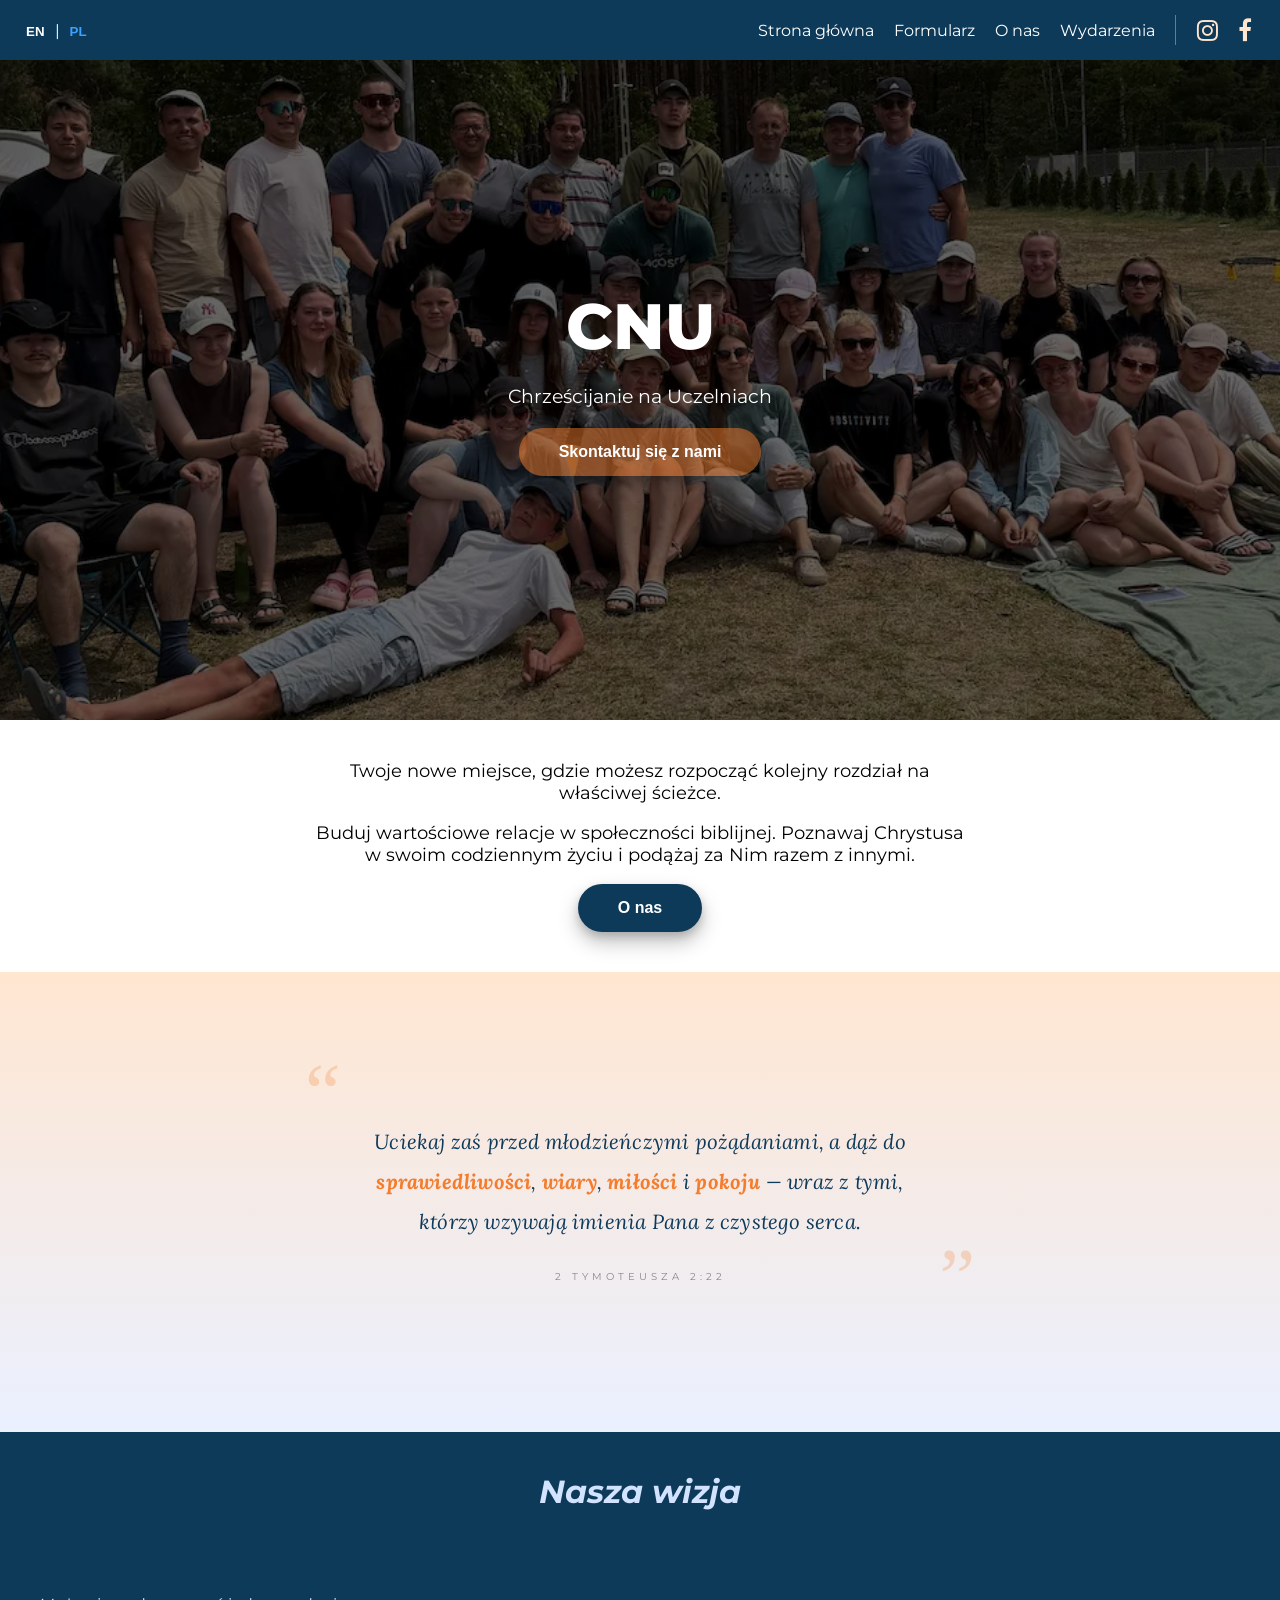
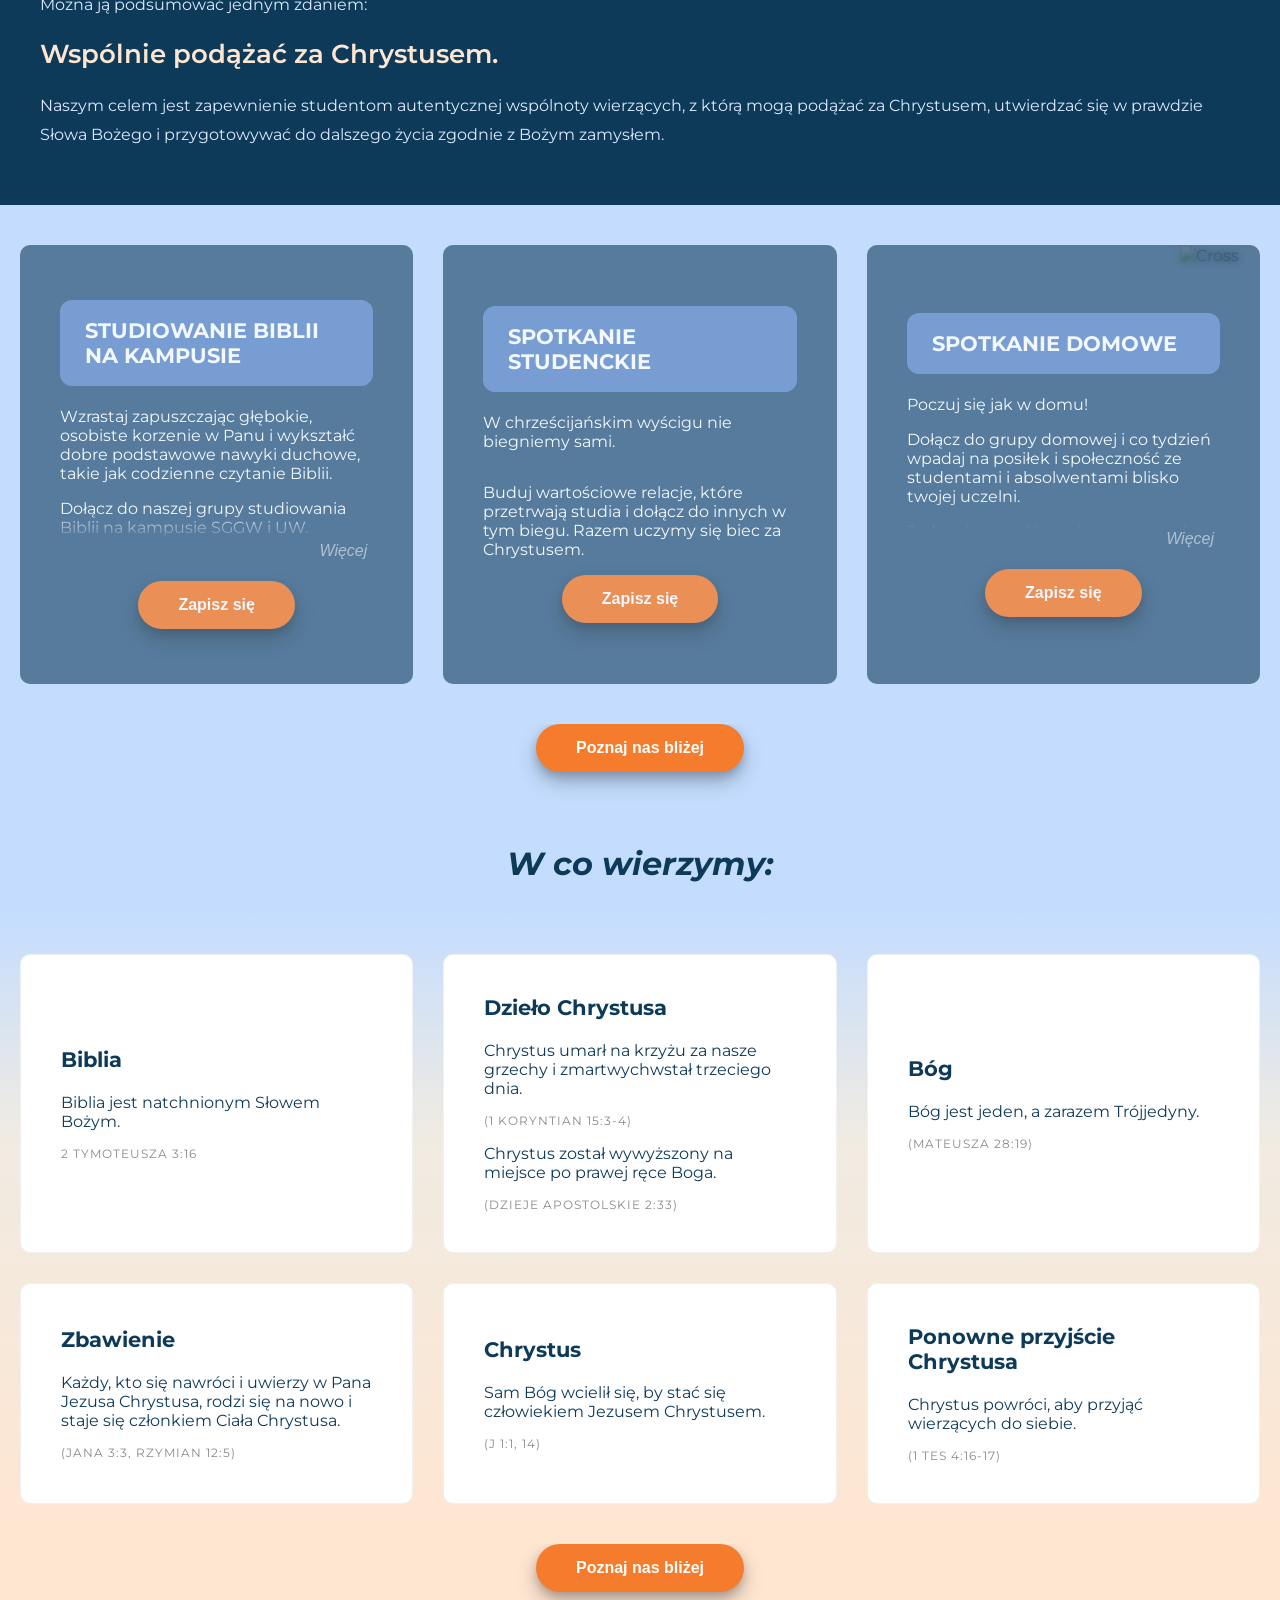
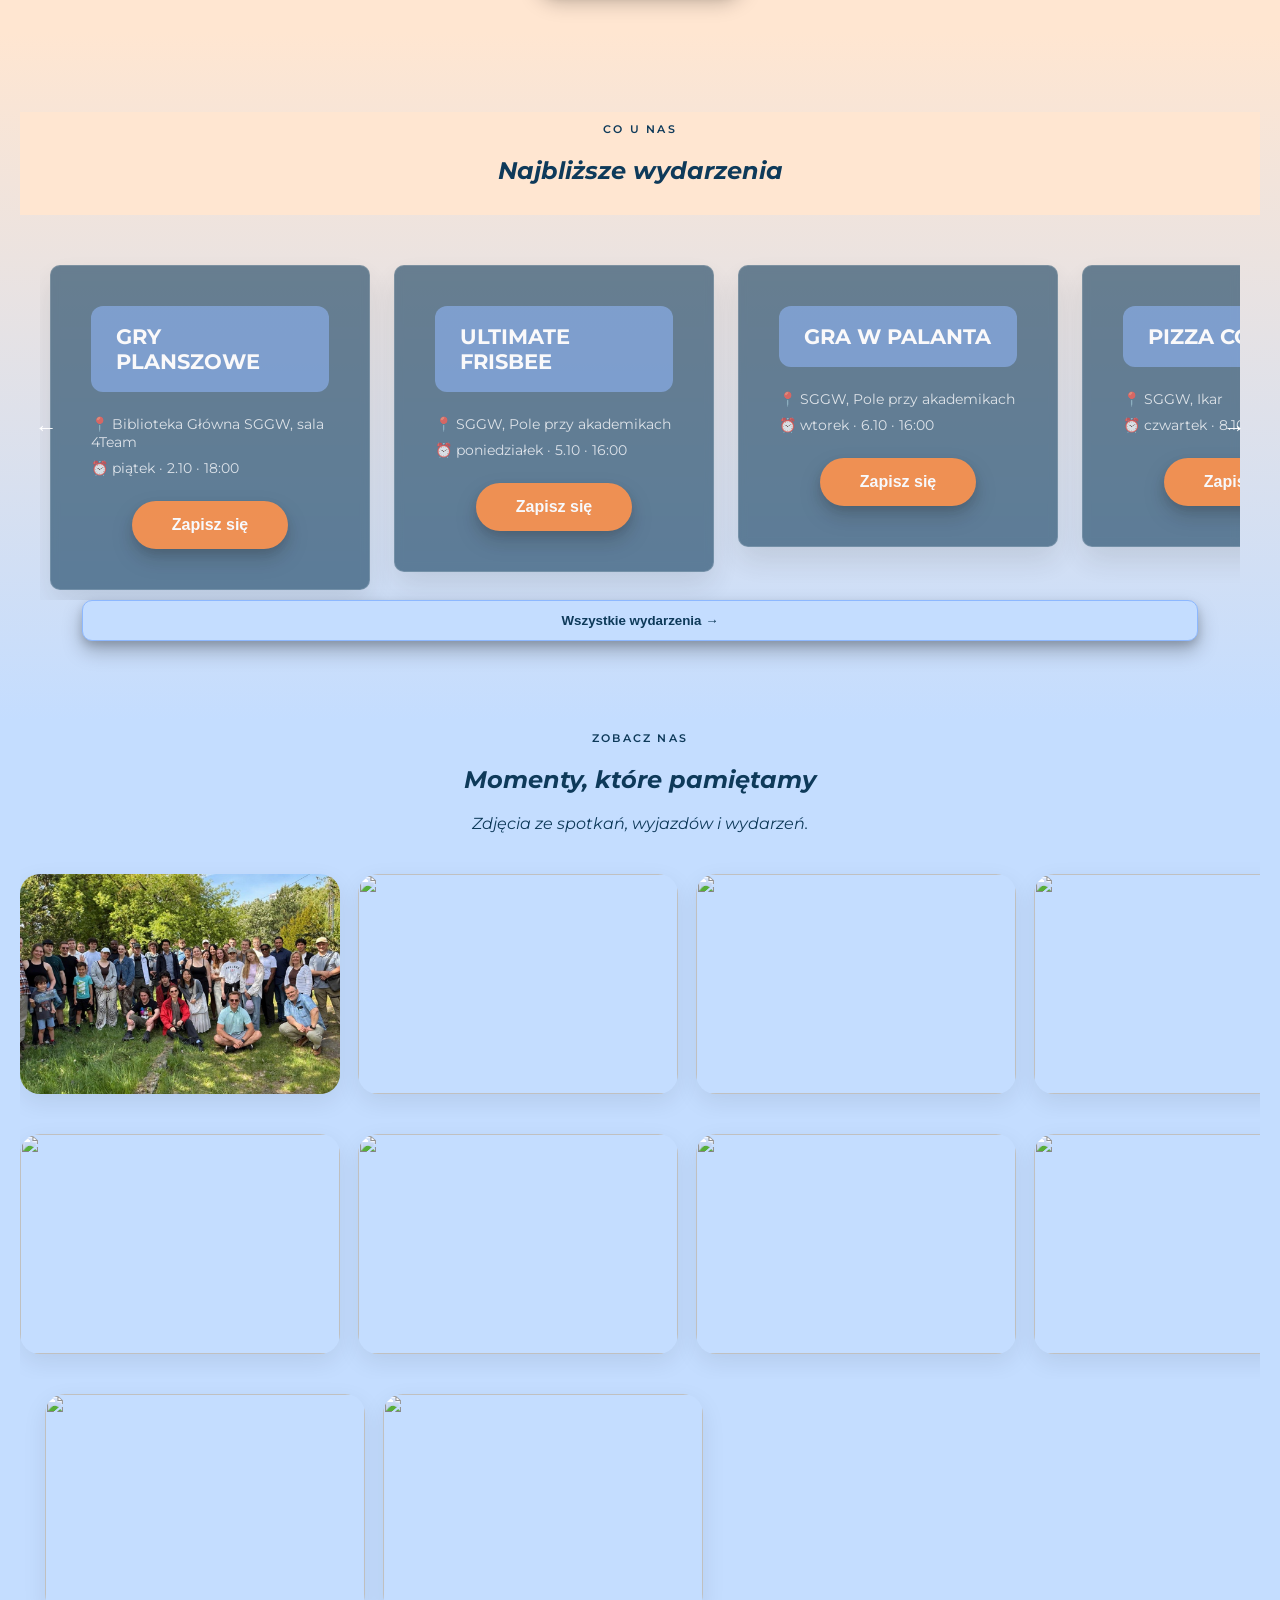
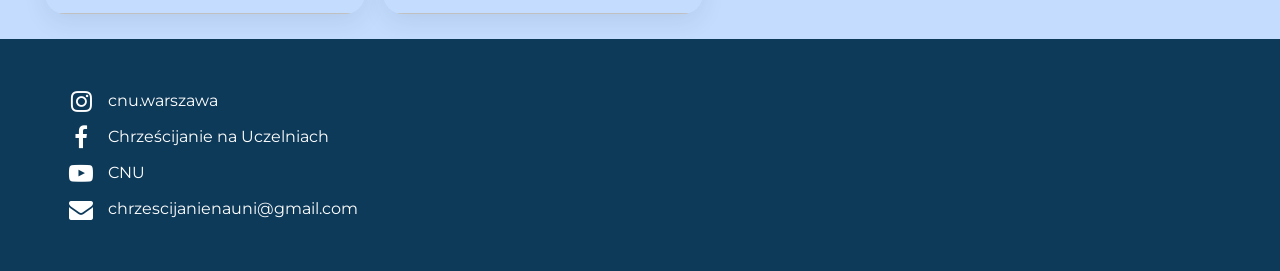
==== index.html @ 71d59616 "asdd new events and verses transition" ====
<!DOCTYPE html>
<html lang="pl">

<head>
  <meta charset="UTF-8">
  <meta name="viewport" content="width=device-width, initial-scale=1.0">
  <title>CNU – Chrześcijanie na Uczelniach</title>
  <link
    href="https://fonts.googleapis.com/css2?family=Montserrat:wght@400;600;700;800;900&family=Lora:ital,wght@0,400;0,600;1,400&display=swap"
    rel="stylesheet">
  <link rel="stylesheet" href="styles.css">
  <link rel="stylesheet" href="https://cdnjs.cloudflare.com/ajax/libs/font-awesome/4.7.0/css/font-awesome.min.css">
</head>

<script>
  const verseKeys = [
    "verse-main-2-timothy-2-22",
    "verse-john-4-24",
    "verse-john-7-37",
    "verse-john-7-38",
    "verse-romans-10-13",
    "verse-1-corinthians-6-17",
    "verse-1-corinthians-3-16",
    "verse-2-corinthians-3-18"
  ];
  let currentVerse = 0;

  function changeVerse() {
    const verseText = document.getElementById("verseMain");
    const verseReference = document.getElementById("verseReference");
    const verseContainer = document.querySelector(".verse-text");

    if (!verseText || !verseReference || !verseContainer) return;

    // 1. Уводим текущий текст вправо
    verseContainer.classList.add("slide-out");

    setTimeout(() => {
      currentVerse = (currentVerse + 1) % verseKeys.length;

      // 2. Меняем текст, пока он невидим
      renderVerse();

      // 3. Мгновенно ставим текст слева (без анимации)
      verseContainer.classList.remove("slide-out");
      verseContainer.classList.add("slide-in-instant");

      // 4. Форсируем reflow, чтобы браузер зафиксировал позицию слева
      void verseText.offsetWidth;

      // 5. Убираем "мгновенный" класс — сработает transition и текст заедет на место
      verseContainer.classList.remove("slide-in-instant");

      // 6. Ждём, пока стих полежит на экране, потом повторяем
      setTimeout(changeVerse, 8000);

    }, 600); // должно совпадать с длительностью transition в CSS
  }

  function renderVerse() {
    if (typeof translations === "undefined") return;
    const key = verseKeys[currentVerse];
    const text = translations[key];
    const reference = translations[`${key}-reference`];
    if (text) document.getElementById("verseMain").innerHTML = text;
    if (reference) document.getElementById("verseReference").textContent = reference;
  }
  document.addEventListener("DOMContentLoaded", () => {
    setTimeout(changeVerse, 8000);
  });
</script>

<body>
  <nav id="mainNav">
    <div class="nav-left">
      <div class="lang-switcher">
        <button data-lang="en" onclick="setLang('en')" id="lang-en">EN</button>
        <span>|</span>
        <button data-lang="pl" onclick="setLang('pl')" id="lang-pl">PL</button>
      </div>
    </div>

    <div class="nav-right">
      <div class="nav-links" id="navLinks">
        <a href="index.html" data-i18n="home">Home</a>
        <a href="formularz.html" data-i18n="form">Form</a>
        <a href="about.html" data-i18n="about">About</a>
        <a href="events.html" data-i18n="nav-events">Events</a>
      </div>

      <div class="nav-social" aria-label="Social media">
        <a href="https://www.instagram.com/cnu_warszawa/" target="_blank" rel="noopener noreferrer"
          aria-label="Instagram" title="Instagram">
          <i class="fa fa-instagram" aria-hidden="true"></i>
        </a>
        <a href="https://www.facebook.com/share/18swFGHHTY/?mibextid=wwXIfr" target="_blank" rel="noopener noreferrer"
          aria-label="Facebook" title="Facebook">
          <i class="fa fa-facebook" aria-hidden="true"></i>
        </a>
      </div>

      <button class="burger" id="burgerBtn">
        <span></span>
        <span></span>
        <span></span>
      </button>
    </div>
  </nav>

  <header class="hero">
    <div class="hero-bg active"></div>
    <div class="hero-bg"></div>
    <div class="hero-overlay">
      <h1>CNU</h1>
      <p>Chrześcijanie na Uczelniach</p>
      <button onclick="location.href='formularz.html'" class="cta-btn-onmain" data-i18n="contact">SKONTAKTUJ SIĘ Z
        NAMI</button>
    </div>
  </header>
  <section class="hero-description">
    <div>
      <p data-i18n="title"></p>
      <p data-i18n="title-2"></p>
    </div>
    <div class="center">
      <button onclick="location.href='about.html'" class="cta-btn" style="background-color: #0e3a5a;"
        data-i18n="about">o nas</button>
    </div>
  </section>

  <section class="verse-section">
    <blockquote class="verse-text">
      <span class="quote quote-open">“</span>

      <p id="verseMain">
        Uciekaj zaś przed młodzieńczymi pożądaniami, a dąż do sprawiedliwości, wiary, miłości i pokoju — wraz z tymi,
        którzy wzywają imienia Pana z czystego serca.
      </p>

      <span class="quote quote-close">”</span>
      <footer id="verseReference">
        2 Tymoteusza 2:22
      </footer>
    </blockquote>
  </section>

  <div class="center-header" style="  background: #0e3a5a;
 color:#d1e3ff">
    <h1 data-i18n="meetings">Nasza wizja</h1>
  </div>

  <div class="vision-box">

    <p data-i18n="summary-heading">
      Można ją podsumować jednym zdaniem:
    </p>

    <h2 data-i18n="summary-text">
      Wspólnie podążać za Chrystusem.
    </h2>

    <p data-i18n="goal-heading">
      Naszym celem jest zapewnienie studentom autentycznej wspólnoty wierzących, z którą mogą podążać za Chrystusem,
      utwierdzać się w prawdzie Słowa Bożego i przygotowywać do dalszego życia zgodnie z Bożym zamysłem.
    </p>

  </div>
  <section class="meetings-containers">

    <!--tutaj niech będzie w jednym bloku (moze o innym kolorze tło) "wspólnie
    podążac za chrystusem - innym kolorem/wydzielone" -->
    <img src="images/book.png" class="side-image-right" style="top: 50px" alt="Cross">
    <div class="meeting-card">
      <div class="meeting-title" data-i18n="bible-study-meeting-title">
        Studiowanie Biblii na kampusie
      </div>
      <div class="meeting-text collapsed" id="meetingText">
        <p data-i18n="bible-study-meeting-description-1"></p>
        <p data-i18n="bible-study-meeting-description-2"></p>
        <p data-i18n="bible-study-meeting-description-3"></p>
      </div>
      <button class="more-btn" id="toggleBtn">
        Więcej
      </button>
      <div class="center">
        <button onclick="location.href='formularz.html'" class="cta-btn" data-i18n="form-button"></button>
      </div>
    </div>

    <img src="images/pizza.png" class="side-image-left" style="top: 400px; transform: scale(1.8);" alt="Cross">
    <div class="meeting-card">
      <div class="meeting-title" data-i18n="student-meeting-title">
        Spotkania studenckie
      </div>
      <p data-i18n="student-meeting-description-1"></p>
      <p data-i18n="student-meeting-description-2"></p>
      <div class="center">
        <button onclick="location.href='formularz.html'" class="cta-btn" data-i18n="form-button">formularz</button>
      </div>
    </div>

    <img src="images/mug.png" class="side-image-right" style="top: 750px; transform: scale(1.8);" alt="Cross">



    <div class="meeting-card">
      <div class="meeting-title" data-i18n="home-meeting-title">
        Spotkania domowe
      </div>
      <div class="meeting-text collapsed" id="meetingText">

        <p data-i18n="home-meeting-description-1"></p>
        <p data-i18n="home-meeting-description-2"></p>
        <p data-i18n="home-meeting-description-7"></p>
      </div>
      <button class="more-btn" id="toggleBtn">
        Więcej
      </button>
      <div class="center">
        <button onclick="location.href='formularz.html'" class="cta-btn" data-i18n="form-button"></button>
      </div>

    </div>

  </section>
  <div class="center" style="background-color: rgb(196, 221, 255);">
    <button onclick="location.href='about.html'" class="cta-btn" style="  margin-bottom: 40px;"
      data-i18n="know-us-more">poznaj nas
      bardziej</button>
  </div>




  <div class="center-header-about-us">
    <h1 data-i18n="what-we-believe">W co wierzymy:</h1>
  </div>



  <section class="about-us-containers">
    <div class="about-us-card">
      <div class="about-us-title" data-i18n="bible">
        Biblia
      </div>
      <p data-i18n="bible-description">Biblia jest natchnionym Słowem Bożym. </p>
      <quote data-i18n="bible-reference" class="verse-quote-about-us">
        (2 Tymoteusza 3:16)</quote>
    </div>

    <div class="about-us-card">
      <div class="about-us-title" data-i18n="christ-work">
        Dzieło Chrystusa
      </div>
      <p data-i18n="christ-work-description">Chrystus umarł na krzyżu za nasze grzechy i zmartwychwstał trzeciego dnia.
      </p>
      <quote data-i18n="christ-work-reference" class="verse-quote-about-us">
        (1 Koryntian 15:3-4)
      </quote>
      <p data-i18n="christ-ascension">Chrystus został wywyższony na miejsce po prawej ręce Boga.
      </p>
      <quote data-i18n="christ-ascension-reference" class="verse-quote-about-us">
        (Dzieje Apostolskie 2:33)
      </quote>
    </div>

    <div class="about-us-card">
      <div class="about-us-title" data-i18n="god">
        Bóg
      </div>
      <p data-i18n="god-description">Bóg jest jeden, a zarazem Trójjedyny.
      </p>
      <quote data-i18n="god-reference" class="verse-quote-about-us">
        (Mateusza 28:19)
      </quote>
    </div>

    <div class="about-us-card">
      <div class="about-us-title" data-i18n="salvation">
        Zbawienie
      </div>
      <p data-i18n="salvation-description">Każdy, kto się nawróci i uwierzy w Pana Jezusa Chrystusa, rodzi się na nowo i
        staje się
        członkiem Ciała Chrystusa.
      </p>
      <quote data-i18n="salvation-reference" class="verse-quote-about-us">
        (Jana 3:3, Rzymian 12:5)
      </quote>
    </div>


    <div class="about-us-card">
      <div class="about-us-title" data-i18n="christ">
        Chrystus
      </div>
      <p data-i18n="christ-description">Sam Bóg wcielił się, by stać się człowiekiem Jezusem Chrystusem.</p>

      <quote data-i18n="christ-reference" class="verse-quote-about-us">
        (J 1:1, 14)
      </quote>
    </div>

    <div class="about-us-card">
      <div class="about-us-title" data-i18n="christ-coming-again">
        Ponowne przyjście Chrystusa
      </div>
      <p data-i18n="christ-coming-again-description">Chrystus powróci, aby przyjąć wierzących do siebie.</p>
      <quote data-i18n="christ-coming-again-reference" class="verse-quote-about-us">
        (1 Tes 4:16-17)
      </quote>
    </div>


  </section>

  <div class="center" style="background-color: #ffe6d1;">
    <button onclick="location.href='about.html'" class="cta-btn" style="  margin-bottom: 40px;"
      data-i18n="know-us-more">poznaj nas
      bardziej</button>
  </div>





  <section class="main-events-section">

    <div class="center-header-events">
      <span class="label-events" data-i18n="what-we-do">Co u nas</span>
      <h1 data-i18n="events-heading">Wydarzenia</h1>
    </div>

    <div class="events-carousel-wrapper">

      <!-- LEFT -->
      <button class="carousel-btn prev-btn">
        ←
      </button>

      <!-- CAROUSEL -->
      <div class="events-carousel" id="eventsCarousel">
      </div>
      <!-- RIGHT -->
      <button class="carousel-btn next-btn">
        →
      </button>
    </div>
    <div class="center">
      <button onclick="location.href='events.html'" class="btn-events" style="border: 1px solid #8db8ff;"
        data-i18n="all-events-button">
        Wszystkie wydarzenia →
      </button>
    </div>

  </section>


  <section class="gallery-section">

    <div class="center-header-events" style="background-color: rgb(196, 221, 255);">
      <span class="label-events" data-i18n="gallery-see-us">zobacz nas</span>
      <h1 data-i18n="gallery-heading">Momenty, które pamiętamy</h1>
      <p data-i18n="gallery-description">Zdjęcia ze spotkań, wyjazdów i wydarzeń.</p>
    </div>
    <div class="photo-row">
      <img src="images/gallery/1.jpg" alt="123ehwe">
      <img src="images/gallery/2.jpg" alt="">
      <img src="images/gallery/3.jpg" alt="">
      <img src="images/gallery/4.jpg" alt="">
      <img src="images/gallery/5.jpg" alt="">
    </div>

    <div class="photo-row">
      <img src="images/gallery/8.jpg" alt="">
      <img src="images/gallery/6.jpg" alt="">
      <img src="images/gallery/7.jpg" alt="">
      <img src="images/gallery/10.jpg" alt="">
    </div>

    <div class="photo-row">
      <img src="images/gallery/12.jpeg" alt="">
      <img src="images/gallery/13.jpeg" alt="">
    </div>
  </section>
  <section class="contacts">

    <a class="contact-item" href="https://www.instagram.com/cnu_warszawa/" target="_blank">
      <i class="fa fa-instagram"></i>
      <span>cnu.warszawa</span>
    </a>
    <a class="contact-item" href="https://www.facebook.com/share/18swFGHHTY/?mibextid=wwXIfr" target="_blank">
      <i class="fa fa-facebook"></i>
      <span>Chrześcijanie na Uczelniach</span>
    </a>
    <a class="contact-item" href="https://youtube.com/@chrzescijanienauczelniach?si=SWbZchQ-9XUdnxLL" target="_blank">
      <i class="fa fa-youtube-play"></i>
      <span>CNU</span>
    </a>
    <a class="contact-item" href="#" id="copy-email">
      <i class="fa fa-envelope"></i>
      <span>chrzescijanienauni@gmail.com</span>
    </a>

  </section>

  <script src="js/script.js"></script>
  <script src="js/translation.js"></script>
  <script src="js/events.js"></script>
  <script src="js/carousel.js"></script>
  <script src="js/zoomin_hero_HP.js"></script>
</body>

</html>
---- styles.css ----
* {
  box-sizing: border-box;
  /* outline: 1px solid red;*/
  /*debugging tool to see element boundaries*/

}

body {
  margin: 0;
  font-family: 'Montserrat', sans-serif;
  overflow-x: hidden;

}

a:hover {
  color: rgb(0, 170, 255);
}

#mainNav {
  z-index: 2000;
  transition:
    background 0.35s ease,
    box-shadow 0.35s ease,
    padding 0.35s ease,
    backdrop-filter 0.35s ease;

}

#mainNav.scrolled {
  z-index: 2000;
  background:
    rgba(14, 58, 90, 0.88);

  backdrop-filter: blur(12px);

  box-shadow:
    0 10px 30px rgba(0, 0, 0, 0.18);

  padding:
    10px 20px;
}

/* =========================
   BURGER ANIMATION
========================= */

.burger span {
  transition:
    transform 0.3s ease,
    opacity 0.3s ease,
    background 0.3s ease;
}

.burger.active span:nth-child(1) {
  transform:
    rotate(45deg) translate(5px, 5px);
}

.burger.active span:nth-child(2) {
  opacity: 0;
}

.burger.active span:nth-child(3) {
  transform:
    rotate(-45deg) translate(6px, -6px);
}

/* =========================
   MOBILE MENU ANIMATION
========================= */

@media (max-width: 768px) {

  .nav-links {

    opacity: 0;

    transform:
      translateY(-10px);

    transition:
      opacity 0.35s ease,
      transform 0.35s ease;

    pointer-events: none;
  }

  .nav-links.active {

    opacity: 1;

    transform:
      translateY(0);

    pointer-events: auto;
  }

  .nav-links a {

    opacity: 0;
  }

}

/* stagger animation */

@keyframes navLinkFade {

  from {

    opacity: 0;

    transform:
      translateY(-12px);

  }

  to {

    opacity: 1;

    transform:
      translateY(0);

  }

}

/* =========================
   COPY EMAIL EFFECT
========================= */

.contact-item {

  transition:
    transform 0.25s ease,
    background 0.25s ease,
    color 0.25s ease;
}

.contact-item:hover {

  transform:
    translateX(6px);

  background:
    rgba(255, 255, 255, 0.05);
}

.contact-item.copied {

  background:
    rgba(244, 124, 44, 0.15);

  color:
    #f47c2c;
}




#mainNav {
  z-index: 2000;
  display: flex;
  position: fixed;
  top: 0;
  left: 0;
  width: 100%;
  height: 60px;
  background: #0e3a5a;
  /* dark blue */
  color: white;
  display: flex;
  justify-content: space-between;
  align-items: center;
  padding: 15px 20px;
  z-index: 2000;
  transition: transform 0.25s ease, box-shadow 0.25s ease;
  /*controls what appears on top of what on your page*/
}

#mainNav.hidden {
  transform: translateY(-100%);
}

#mainNav.scrolled {
  box-shadow: 0 8px 24px rgba(8, 26, 44, 0.18);
}

.nav-right {
  display: flex;
  align-items: center;
  gap: 16px;
}

.nav-social {
  display: flex;
  align-items: center;
  gap: 8px;
  margin-left: 4px;
  padding-left: 16px;
  border-left: 1px solid rgba(255, 255, 255, 0.35);
  flex-shrink: 0;
}

.nav-social a {
  width: 30px;
  height: 30px;
  display: inline-flex;
  align-items: center;
  justify-content: center;
  color: #ffe6d1;
  text-decoration: none;
  transition: color 0.2s ease, transform 0.2s ease;
}

.nav-social a i {
  display: block;
  font-size: 24px;
  line-height: 1;
}



.nav-links {
  display: flex;
  gap: 20px;
  z-index: 2000;
}

.nav-links a {
  color: white;
  text-decoration: none;
  /* margin-left: 20px;
  font-weight: 500;*/
}

.nav-links a.active {
  color: rgb(106, 106, 106);
  font-weight: 600;
  z-index: 2000;

}

.lang-switcher button {
  background: none;
  border: none;
  color: white;
  font-weight: 600;
  cursor: pointer;
}

.lang-switcher button.active-lang {
  color: #3ea1ff;
}

.lang-switcher button:hover {
  color: rgb(0, 170, 255);
}

/* HERO SECTION */
.hero {
  height: 80vh;
  overflow: hidden;
  position: relative;

  display: flex;
  align-items: center;
  justify-content: center;

}

.hero-bg {
  position: absolute;
  inset: 0;
  background-position: center;
  background-size: cover;
  background-repeat: no-repeat;
  opacity: 0;
  transform: scale(1.31);
  /* Startujemy od lekkiego powiększenia lub 1.0 */
  transition: opacity 1.5s ease, transform 0.5s ease;
  /* Płynne wygaszanie skali */
}

.hero-bg.active {
  opacity: 1;
  transform: scale(1);
  /* Reset bazy dla animacji */
  animation: zoomEffect 5s linear forwards;
}



.center-header {
  text-align: center;
  background-color: #c4ddff;
  color: #0e3a5a;
  font-style: italic;
  padding-top: 40px;
  padding-bottom: 40px;
}

.center-header h1 {
  margin: 0;

}

@keyframes zoomEffect {
  from {
    transform: scale(1);
  }

  to {
    transform: scale(1.3);
  }
}

/* Dark overlay (like your screenshot)???????????what is this????????????????? */
.hero::before {
  content: "";
  position: absolute;
  inset: 0;
  background: rgba(0, 0, 0, 0.6);
  z-index: 1;
}

/* Content */
.hero-overlay {
  position: relative;
  text-align: center;
  color: white;
  z-index: 2;
}

.hero h1 {
  font-size: 4rem;
  font-weight: 800;
  margin-bottom: 10px;
}

.hero p {
  font-size: 1.2rem;
  margin-bottom: 20px;
}


/* Button */
.cta-btn {
  background: #f47c2c;
  color: white;
  border: none;
  padding: 15px 40px;
  font-size: 1rem;
  border-radius: 30px;
  cursor: pointer;
  font-weight: 600;
  transition: 0.3s;
  /* shadow */
  box-shadow:
    0 10px 20px rgba(0, 0, 0, 0.25),
    0 4px 8px rgba(0, 0, 0, 0.15);
}

.cta-btn-onmain {
  background: #f47c2c7e;
  color: white;
  border: none;
  padding: 15px 40px;
  font-size: 1rem;
  border-radius: 30px;
  cursor: pointer;
  font-weight: 600;
  transition: 0.3s;
  /* shadow */
  box-shadow:
    0 10px 20px rgba(0, 0, 0, 0.25),
    0 4px 8px rgba(0, 0, 0, 0.15);
}



.center {
  text-align: center;
}

.cta-btn:hover {
  background: #703510;
}

/* BURGER MENU */
.burger {
  display: none;
  flex-direction: column;
  gap: 5px;
  background: none;
  border: none;
  cursor: pointer;
}

.burger span {
  width: 25px;
  height: 3px;
  background: white;
  display: block;
  border-radius: 2px;
}

.active-lang {
  color: #00aaff;
  font-weight: 700;
}

/*nice animation*/
.burger.active span:nth-child(1) {
  transform: rotate(45deg) translate(5px, 5px);
}

.burger.active span:nth-child(2) {
  opacity: 0;
}

.burger.active span:nth-child(3) {
  transform: rotate(-45deg) translate(6px, -6px);
}


/* MOBILE for burger menu*/
@media (max-width: 768px) {

  .nav-right {
    gap: 8px;
  }

  .nav-social {
    gap: 4px;
    margin-left: 0;
    padding-left: 0;
    border-left: none;
  }

  .burger {
    display: flex;
  }

  .nav-links {
    position: absolute;
    top: 100%;
    right: 0;
    background: #0e3a5a;
    width: 100%;
    flex-direction: column;
    align-items: center;
    display: none;
    padding: 20px 0;
    z-index: 2000;

  }

  .nav-links a {
    margin: 10px 0;
    font-size: 18px;
  }

  .nav-links.active {
    display: flex;
    color: darkblue;
    z-index: 2000;

  }



}

.hero-description {
  max-width: 800px;
  margin: 40px auto;
  padding: 0 70px;
  text-align: center;
  font-size: large;
}


.meetings-containers {

  background-color: #c4ddff;
  padding: 40px 20px;
  position: relative;

  display: grid;

  /* responsive grid */
  grid-template-columns: repeat(auto-fit, minmax(250px, 1fr));

  gap: 30px;

  align-items: start;
  overflow: hidden;
}

.side-image-right {
  position: absolute;
  right: -100px;
  transform: translateY(-50%);
  width: 200px;
}

.side-image-left {
  position: absolute;
  left: -100px;
  transform: translateY(-50%);
  width: 200px;
  z-index: 3;
}

.meeting-card {
  display: flex;
  flex-direction: column;
  justify-content: center;

  background: rgba(14, 58, 90, 0.75);
  backdrop-filter: blur(4px);
  /*glass effect*/
  padding: 40px;
  border-radius: 10px;
  margin-bottom: 30px;
  color: white;

  transition:
    /*Makes animation smooth.*/
    transform 0.3s ease,
    background 0.3s ease,
    opacity 0.3s ease;

  opacity: 0.8;
  /*transparency;*/
  position: relative;
  z-index: 5;
  height: 100%;
}

/* DESKTOP hover */
@media (hover: hover) {

  .meeting-card:hover {
    opacity: 1;
    transform: scale(1.03);
    background: rgba(14, 58, 90, 0.9);
  }
}

/* MOBILE style */
@media (max-width: 768px) {
  .meeting-card {
    width: 100%;
    opacity: 1;
    background: rgb(86, 122, 156);
    opacity: 0.9;
    padding: 28px;
    border-radius: 18px;
    transform: none;
  }
}

.meeting-title {
  background: #658ec7;
  text-transform: uppercase;
  padding: 18px 25px;
  border-radius: 12px;

  font-size: 1.3rem;
  font-weight: 700;

  margin-bottom: 5px;
  width: 100%;
  box-sizing: border-box;
  display: block;
  overflow-wrap: break-word;

}

.meeting-text {
  overflow: hidden;
  transition: max-height 0.4s ease;
}

.meeting-text.collapsed {
  max-height: 150px;
  mask-image: linear-gradient(to bottom, black 80%, transparent);
}

.meeting-text.expanded {
  max-height: 1000px;
  /* достатньо велике значення */
}

.more-btn {
  background: none;
  border: none;
  color: #ffffff8f;
  cursor: pointer;
  margin-bottom: 20px;
  font-size: 1rem;
  align-self: flex-end;
  font-style: italic;

}

.contacts {
  display: flex;
  flex-direction: column;
  gap: 12px;
  padding: 50px;
  background: #0e3a5a;
}

.contact-item {
  display: grid;
  grid-template-columns: 30px 1fr;
  align-items: center;
  gap: 12px;
  padding: 0 16px;
  border-radius: 12px;
  text-decoration: none;
  color: white;
  font-size: 16px;
  min-width: 0;
}

.contact-item i {
  font-size: 24px;
  width: 30px;
  text-align: center;
}

.contact-item span,
.contact-item a,
.contact-item p {
  min-width: 0;
  overflow-wrap: break-word;
  word-break: break-word;
}

@media (max-width: 480px) {
  .contacts {
    padding: 30px 16px;
  }

  .contact-item {
    font-size: 14px;
    padding: 0;
  }
}

/* =========================
   FORM SECTION
========================= */
input,
select,
textarea {
  background-color: #ffffff !important;
}

.form-section {
  background:
    linear-gradient(135deg,
      #ffffff 0%,
      #ffffff 35%,
      #d7e6ff 35%,
      #d7e6ff 45%,
      #ffffff 45%,
      #ffffff 55%,
      #ff944d 55%,
      #ff944d 65%,
      #ffffff 65%);
  position: relative;
  overflow: hidden;
  padding-bottom: 60px;
}

/* =========================
   HERO
========================= */
.hero-wave {
  position: absolute;
  bottom: -1px;
  left: 0;
  width: 100%;
  height: 80px;
  background: white;
  clip-path: ellipse(75% 100% at 50% 100%);
}

.form-hero {
  height: 220px;
  background:
    url('images/book.png') center/cover no-repeat;

  position: relative;
  margin-top: 60px;
  background-size: 200%;

}

.form-hero::after {
  content: "";
  position: absolute;
  bottom: 0;
  left: 0;
  right: 0;
  height: 60px;

}

.form-hero-overlay {
  position: absolute;
  inset: 0;
  background: rgba(0, 0, 0, 0.4);

  display: flex;
  align-items: center;
  justify-content: center;
  text-align: center;
}

.form-hero-overlay h2 {
  color: white;
  font-size: 3rem;
  line-height: 1;
  font-weight: 600;
  margin: 0;
}

/* =========================
   FORM
========================= */

.form {
  width: 85%;
  max-width: 320px;
  margin: 30px auto 0 auto;
  /*from prev element*/
  position: relative;
  z-index: 2;
}

.form label {
  display: block;
  margin-bottom: 8px;
  margin-top: 18px;

  color: #0e3a5a;
  font-size: 12px;
  letter-spacing: 2px;
  font-weight: 600;
}

.form input,
.form textarea,
.form select {
  width: 100%;
  border: none;
  outline: none;

  background: #d9d9d9;

  padding: 18px 22px;

  border-radius: 18px;
  /*!!! see if font famili is correct*/
  font-size: 16px;
  font-family: 'Montserrat', sans-serif;

  box-shadow:
    0 8px 18px rgba(0, 0, 0, 0.15),
    0 2px 6px rgba(0, 0, 0, 0.08);
}

.form textarea {
  min-height: 90px;
  resize: vertical;
}

.form select {
  border-radius: 8px;
  padding: 10px;
  background: #ececec;
}

/* =========================
   RADIO BUTTONS
========================= */

.gender-row {
  display: flex;
  gap: 30px;
  margin-top: 10px;
}

.radio-option {
  display: flex !important;
  align-items: center;
  gap: 8px;

  font-size: 14px !important;
  letter-spacing: 0 !important;
  margin-top: 0 !important;

  color: #666 !important;
}

.radio-option input {
  display: none;
}

.radio-option span {
  width: 18px;
  height: 18px;
  border: 2px solid #ddd;
  border-radius: 50%;
  display: inline-block;
  background: white;
  position: relative;
}

.radio-option input:checked+span::after {
  content: "";
  position: absolute;
  width: 8px;
  height: 8px;
  background: #0e3a5a;
  border-radius: 50%;
  top: 50%;
  left: 50%;
  transform: translate(-50%, -50%);
}

/* =========================
   BUTTON
========================= */

.submit-row {
  display: flex;
  align-items: center;
  justify-content: center;
  gap: 14px;
  margin-top: 30px;
}

.send-btn {
  background: rgba(14, 58, 90, 0.88);
  color: white;
  border: none;
  padding: 16px 70px;
  border-radius: 40px;
  font-size: 20px;
  font-weight: 700;
  cursor: pointer;
  box-shadow:
    0 10px 20px rgba(0, 0, 0, 0.2),
    0 4px 8px rgba(0, 0, 0, 0.1);
  transition: 0.3s;
}

.send-btn:hover {
  transform: translateY(-2px);
  background: #003f9f;
}

.send-btn.is-loading {
  pointer-events: none;
  opacity: 0.9;
}

.form-loader {
  width: 18px;
  height: 18px;
  border: 3px solid rgba(14, 58, 90, 0.2);
  border-top-color: #0e3a5a;
  border-radius: 50%;
  animation: spin 0.8s linear infinite;
  display: none;
}

.form-loader.visible {
  display: block;
}

@keyframes spin {
  to {
    transform: rotate(360deg);
  }
}

#status.loading {
  color: #0e3a5a;
  font-weight: 600;
}

/* =========================
   MOBILE
========================= */

@media (max-width: 768px) {

  .study-hero-overlay h2 {
    font-size: 2.6rem;
  }

  .form {
    width: 88%;
  }

}


.error {
  color: #d10000;
  font-size: 12px;
  margin-top: 6px;
  min-height: 14px;
  /* keeps layout stable */
  letter-spacing: 0.5px;
}

.form input,
.form select,
.form textarea {
  transition: 0.9s ease;
}

/*???????????????????????*/
.form input:focus,
.form select:focus,
.form textarea:focus {
  outline: none;
  box-shadow: 0 0 0 3px rgba(0, 82, 204, 0.15);
}

.input-error {
  border: 2px solid red !important;
}

.input-valid {
  border: 2px solid #1db954 !important;
}

.gender-row {
  display: flex;
  flex-direction: column;
  gap: 12px;
  margin-top: 10px;
}

/* FIX CHECKBOXES */
.hobby-item input[type="checkbox"] {
  width: 18px;
  height: 18px;
  margin: 0;
  padding: 0;
  accent-color: #0e3a5a;
  cursor: pointer;

  /* removes inherited form styles */
  border-radius: 4px;
  box-shadow: none;
}

/* row layout */
.hobby-item {
  display: flex;
  align-items: center;
  gap: 10px;
  margin-bottom: 14px;
}

/* label */
.hobby-item label {
  margin: 0;
  cursor: pointer;
  font-size: 16px;
  color: #0e3a5a;
  letter-spacing: 0;
  font-weight: 500;
}

/* =========================
   INSTAGRAM REELS
========================= */

.reels-container {
  display: flex;
  flex-direction: column;
  align-items: center;
  gap: 30px;
}

/* each reel */
.instagram-section {
  display: flex;
  justify-content: center;
  width: 100%;
}

/* reel */
.reel-video {
  width: 360px;
  height: 640px;

  max-width: 100%;

  border-radius: 18px;
  object-fit: cover;

  box-shadow:
    0 4px 20px rgba(0, 0, 0, 0.15);
}

/* DESKTOP */
@media (min-width: 1069px) {

  .reels-container {
    flex-direction: row;
    flex-wrap: wrap;
    justify-content: center;
    align-items: flex-start;
    gap: 40px;
  }

  .event-page-section {
    padding-top: 110px;
  }

  .events-section-cards {
    max-width: 980px;
    grid-template-columns: minmax(220px, 1fr) minmax(220px, 1.25fr) minmax(220px, 1fr);
    gap: 22px 20px;
    align-items: center;
    padding: 28px 20px 48px;
  }

  .events-section-header {
    grid-column: 1 / -1;
    margin-bottom: 8px;
  }

  .events-section-header>div {
    max-width: 780px;
  }

  .about-title {
    font-size: clamp(2.2rem, 4vw, 3.3rem);
    line-height: 1.1;
    margin-top: 6px;
  }

  .instagram-section {
    width: 100%;
    max-width: 260px;
    display: flex;
    justify-content: center;
    align-self: center;
    margin: 0 auto;
  }

  .reel-left {
    grid-column: 1;
  }

  .reel-right {
    grid-column: 3;
  }

  .about-text-block {
    grid-column: 2;
    width: 100%;
    max-width: 300px;
    margin: 0 auto;
    padding: 0;
    font-size: 1.02rem;
    text-align: left;
    align-self: center;
  }

  .about-text-block p {
    margin: 0 0 14px;
    line-height: 1.7;
  }

  .reel-video {
    width: 100%;
    max-width: 260px;
    height: auto;
    aspect-ratio: 9 / 16;
    border-radius: 26px;
  }
}

@media (min-width: 760px) and (max-width: 1068px) {

  .events-section-cards {
    grid-template-columns: 1fr 1.15fr;
    gap: 20px 18px;
    align-items: center;
    max-width: 820px;
  }

  .events-section-header {
    grid-column: 1 / -1;
  }

  .reel-left {
    grid-column: 1;
  }

  .about-text-block {
    grid-column: 2;
    padding: 0 8px;
    margin: 0;
  }

  .reel-right {
    grid-column: 1 / -1;
  }

  .reel-video {
    width: 100%;
    max-width: 360px;
    height: auto;
    aspect-ratio: 9 / 16;
  }
}

/* MOBILE */
@media (max-width: 768px) {

  .reel-video {
    width: 100%;
    max-width: 360px;
    height: auto;
    aspect-ratio: 9 / 16;
  }
}

#status {
  margin-top: 10px;
  font-weight: bold;
}




.verse-quote-about-us {
  font-size: 0.72rem;
  letter-spacing: 1px;
  color: #8a8a8a;
  text-transform: uppercase;
}



.about-us-containers {
  background:
    linear-gradient(180deg,
      #c4ddff 0%,
      rgb(240, 235, 226) 35%,
      #ffe6d1 100%);
  padding: 40px 20px;
  position: relative;
  display: grid;

  grid-template-columns:
    repeat(3, 1fr);

  gap: 30px;

}


.about-us-card {
  display: flex;
  flex-direction: column;
  justify-content: center;

  border: 1px solid rgba(26, 46, 74, 0.07);
  background: white;
  padding: 40px;
  border-radius: 10px;
  color: #0e3a5a;
  position: relative;
  z-index: 5;
  height: 100%;

}

.about-us-title {

  font-size: 1.3rem;
  font-weight: 700;

  margin-bottom: 5px;
  width: 100%;
  box-sizing: border-box;
  display: block;
  overflow-wrap: break-word;
}

@media (max-width: 900px) {

  .about-us-containers {
    grid-template-columns:
      repeat(2, 1fr);
  }
}

@media (max-width: 600px) {

  .about-us-containers {
    grid-template-columns: 1fr;
  }
}

.label-events {
  font-size: 11px;
  font-weight: 600;
  letter-spacing: 0.2em;
  text-transform: uppercase;
  display: block;
  font-style: normal;
}

.bnt-events {
  background: transparent;
  color: rgba(255, 255, 255, 0.8);
  border: 1.5px solid rgba(255, 255, 255, 0.22);
}


/* =================================
   EVENTS PAGE
================================= */

.center-header-events {
  text-align: center;
  color: #0e3a5a;
  font-style: italic;
  padding-top: 10px;
  padding-bottom: 10px;
  background-color: #ffe6d1;

}

.center-header-about-us {
  text-align: center;
  color: #0e3a5a;
  font-style: italic;
  padding-top: 10px;
  padding-bottom: 10px;
  background-color: #c4ddff;
}

.events-hero {
  position: relative;
  min-height: 72vh;

  display: flex;
  align-items: center;
  justify-content: center;

  overflow: hidden;



  padding:
    120px 20px 80px;
}

.events-hero-glow {
  position: absolute;
  inset: 0;

  background:
    radial-gradient(circle at 80% 20%,
      rgba(244, 124, 44, 0.15),
      transparent 25%);

  pointer-events: none;
}

.events-hero-content {
  position: relative;
  z-index: 2;

  max-width: 850px;

  text-align: center;
  color: white;
}

.events-eyebrow {
  display: inline-block;

  font-size: 12px;
  letter-spacing: 0.25em;
  text-transform: uppercase;

  color: #f4b183;

  margin-bottom: 24px;

  font-weight: 700;
}




.events-hero p {
  margin:
    30px auto 0;

  max-width: 540px;

  font-size: 1.1rem;
  line-height: 1.8;

  color: rgba(255, 255, 255, 0.72);
}

.events-hero-buttons {
  display: flex;
  justify-content: center;
  gap: 16px;
  flex-wrap: wrap;

  margin-top: 40px;
}

/* BUTTONS */

.events-btn-primary,
.events-btn-secondary,
.events-outline-btn {
  text-decoration: none;
  transition: 0.25s ease;
}

.events-btn-primary {
  background: #f47c2c;
  color: white;

  padding: 15px 30px;
  border-radius: 999px;

  font-weight: 700;

  box-shadow:
    0 12px 30px rgba(0, 0, 0, 0.22);
}

.events-btn-primary:hover {
  transform: translateY(-2px);
  background: #ff8f45;
}

.events-btn-secondary {
  border: 1px solid rgba(255, 255, 255, 0.22);

  color: rgba(255, 255, 255, 0.85);

  padding: 15px 30px;
  border-radius: 999px;
}

.events-btn-secondary:hover {
  border-color: rgba(255, 255, 255, 0.5);
  color: white;
}

.events-outline-btn {
  border: 1px solid rgba(255, 255, 255, 0.16);

  color: rgba(255, 255, 255, 0.85);

  padding: 12px 20px;
  border-radius: 999px;

  font-size: 14px;
}

.events-outline-btn:hover {
  background: rgba(255, 255, 255, 0.05);
}

.small-btn {
  padding: 12px 22px;
  font-size: 14px;
}

/* SECTION */
.main-events-section {
  background-color: #081f33;
  padding: 90px 20px;
}

.events-section {
  background:
    linear-gradient(180deg,
      #0b2942 0%,
      #081b2d 100%);

  padding: 90px 20px;
}

.events-section-header h2 {
  color: #0b2942;
  font-size: clamp(2rem, 4vw, 3.4rem);
  max-width: 100%;

  margin: 0;

  line-height: 1.1;
  grid-column: 1 / -1;

  text-align: left;
}

.btn-events {
  background: transparent;
  color: #0e3a5a;
  background-color: rgb(196, 221, 255);
  border: 1.5px solid rgb(196, 221, 255);
  padding: 12px 22px;
  border-radius: 10px;
  width: 90%;

  cursor: pointer;
  font-weight: 600;
  transition: 0.3s;
  /* shadow */
  box-shadow:
    0 10px 20px rgba(0, 0, 0, 0.25),
    0 4px 8px rgba(0, 0, 0, 0.15);


}

.btn-events:hover {
  background: #0e3a5a;
  color: white;
}

.events-label {
  display: block;

  font-size: 11px;
  letter-spacing: 0.24em;
  text-transform: uppercase;

  color: #f47c2c;

  margin-bottom: 10px;

  font-weight: 700;
}

.events-section-header h2 {
  color: #0b2942;
  font-size: clamp(2rem, 4vw, 3.4rem);
  max-width: 100%;

}

/* GRID */

.events-grid {
  max-width: 1200px;
  margin: 0 auto;

  display: grid;

  grid-template-columns:
    repeat(3, 1fr);

  gap: 24px;
}

/* CARD */

.event-card {
  background:
    rgba(255, 255, 255, 0.04);

  border:
    1px solid rgba(255, 255, 255, 0.08);

  border-radius: 24px;

  overflow: hidden;

  backdrop-filter: blur(10px);

  transition:
    transform 0.25s ease,
    border-color 0.25s ease,
    box-shadow 0.25s ease;
}

.event-card:hover {
  transform: translateY(-6px);

  border-color:
    rgba(244, 124, 44, 0.45);

  box-shadow:
    0 24px 50px rgba(0, 0, 0, 0.28);
}

/* FEATURED */

.featured-event {
  grid-column: span 2;

  display: grid;

  grid-template-columns:
    1.05fr 1fr;
}

/* IMAGE */

.event-image {
  position: relative;

  min-height: 280px;

  background:
    linear-gradient(135deg,
      #1e4f77,
      #0e3a5a);

  display: flex;
  align-items: center;
  justify-content: center;
}

.small-image {
  min-height: 190px;
}

.event-image-overlay {
  position: absolute;
  inset: 0;

  background:
    repeating-linear-gradient(-45deg,
      transparent,
      transparent 12px,
      rgba(255, 255, 255, 0.03) 12px,
      rgba(255, 255, 255, 0.03) 13px);
}

.event-image-content {
  position: relative;
  z-index: 2;

  font-size: 3rem;

  opacity: 0.7;
}

.event-badge {
  position: absolute;
  top: 20px;
  left: 20px;

  z-index: 3;

  background: #f47c2c;
  color: white;

  font-size: 11px;
  font-weight: 700;

  letter-spacing: 0.12em;

  padding: 8px 12px;

  border-radius: 999px;
}



.event-meta {
  display: flex;
  flex-direction: column;
  gap: 6px;

  margin-bottom: 18px;

  color: rgb(25, 18, 126);

  font-size: 14px;
}

.event-content p {
  color: rgba(255, 255, 255, 0.72);

  line-height: 1.8;

  flex: 1;
}

.event-footer {
  margin-top: 28px;
}

/* RESPONSIVE */

@media (max-width: 980px) {

  .events-grid {
    grid-template-columns: 1fr;
  }

  .featured-event {
    grid-column: span 1;
    grid-template-columns: 1fr;
  }

  .event-image {
    min-height: 220px;
  }
}

@media (max-width: 640px) {

  .events-hero {
    min-height: 65vh;
  }

  .events-hero-buttons {
    flex-direction: column;
  }

  .events-btn-primary,
  .events-btn-secondary {
    width: 100%;
  }

  .event-content {
    padding: 22px;
  }

  .events-section {
    padding: 70px 16px;
  }
}

/* =========================
   EVENTS CAROUSEL
========================= */

.main-events-section {

  background:
    linear-gradient(180deg,
      #ffe6d1 0%,
      #c4ddff 100%);

  padding: 80px 20px;
}

.events-carousel-wrapper {

  position: relative;

  max-width: 1200px;
  margin: 40px auto;
  margin-bottom: 0px;

}

.events-carousel {

  display: flex;

  gap: 24px;

  overflow-x: auto;

  touch-action: pan-x;

  overscroll-behavior-x: contain;

  scroll-behavior: smooth;

  scrollbar-width: none;

  padding: 10px;
}

.events-carousel::-webkit-scrollbar {
  display: none;
}

/* slides */

.event-slide {
  width: 100%;
  max-width: 320px;

  flex-shrink: 0;

  scroll-snap-align: center;

  border: 1px solid rgba(255, 255, 255, 0.15);

  box-shadow:
    0 14px 30px rgba(0, 0, 0, 0.12);

  transition:
    transform 0.3s ease,
    box-shadow 0.3s ease;
  margin-bottom: 0px;
}


/* desktop only hover */
@media (hover: hover) {

  .event-slide:hover {

    transform: translateY(-6px);

    box-shadow:
      0 24px 50px rgba(0, 0, 0, 0.18);
  }
}

/* info */

.event-info {

  display: flex;
  flex-direction: column;

  gap: 8px;

  margin:
    18px 0 24px;

  color:
    rgba(255, 255, 255, 0.82);

  font-size: 14px;
}

/* arrows */

.carousel-btn {

  position: absolute;

  top: 50%;

  transform: translateY(-50%);

  width: 52px;
  height: 52px;

  border: none;

  border-radius: 50%;

  background: transparent;
  color: white;

  font-size: 1.4rem;

  cursor: pointer;

  z-index: 50;

  transition:
    transform 0.25s ease,
    background 0.25s ease;
}

.prev-btn {
  left: -20px;
}

.next-btn {
  right: -20px;
}

/* mobile */

@media (max-width: 768px) {

  .event-slide {

    min-width: 85%;
  }
}

.event-page-section {
  min-height: 100vh;

  background-image: linear-gradient(rgb(196, 221, 255) 0%, rgb(240, 235, 226) 35%, rgb(255, 230, 209) 100%);

  padding: 80px 20px;
}

.events-section-cards {
  max-width: 1200px;
  margin: 0 auto;
  padding: 40px 20px;
  display: grid;
  grid-template-columns:
    repeat(auto-fit, minmax(300px, 320px));
  justify-content: center;
  gap: 28px;
}

.events-section-header {
  grid-column: 1 / -1;
}

.events-section-cards .meeting-card {
  margin-bottom: 0;
  height: 100%;
  border-radius: 22px;
  transition:
    transform 0.25s ease,
    box-shadow 0.25s ease,
    background 0.25s ease;
}

@media (hover: hover) {
  .events-section-cards .meeting-card:hover {
    transform: translateY(-6px);

    box-shadow:
      0 20px 40px rgba(0, 0, 0, 0.22);
  }
}

@media (max-width: 768px) {

  .events-section-cards {

    grid-template-columns: 1fr;

    justify-content: stretch;

    padding: 20px 12px;
  }

  .events-section-cards .meeting-card {
    width: 100%;
    max-width: 100%;
  }

}

@media (min-width: 900px) {
  .events-section-cards {
    grid-template-columns: repeat(2, minmax(0, 1fr));
  }
}

.about-title {
  text-align: left;
  margin: 0;
}


/* =========================
   CLEAN EVENTS LAYOUT
========================= */

.event-clean-card {

  display: flex;
  flex-direction: column;
  justify-content: space-between;

  padding: 28px 0;

  background: transparent;

  border: none;

  border-radius: 0;

  box-shadow: none;

  border-bottom:
    1px solid rgba(14, 58, 90, 0.14);

  color: #0e3a5a;

  transition:
    transform 0.25s ease,
    border-color 0.25s ease;
}

/* subtle hover */

.event-clean-card:hover {

  transform: translateY(-3px);

  border-bottom:
    1px solid rgba(244, 124, 44, 0.5);
}

.event-clean-title {

  font-size: 1.45rem;

  font-weight: 700;

  line-height: 1.3;

  margin-bottom: 16px;

  color: #5a3a0e;

  text-transform: uppercase;
}

.event-clean-info {

  display: flex;
  flex-direction: column;

  gap: 10px;

  margin:
    22px 0 26px;

  color:
    rgba(14, 58, 90, 0.72);

  font-size: 14px;
}

/* =========================
   EVENTS RAIL
========================= */

.events-rail {
  grid-column: 1 / -1;

  display: grid;
  gap: 24px;

  /* automatically gives 4, 3, 2 or 1 columns */
  grid-template-columns: repeat(auto-fit, minmax(250px, 1fr));

  width: 100%;
  margin-top: 40px;
}

/* item */

.rail-item {

  position: relative;

  padding:
    28px 24px 30px;

  border-top:
    3px solid rgba(90, 66, 14, 0.12);



  cursor: pointer;
}



/* top row */

.rail-top {

  display: flex;

  justify-content: space-between;

  align-items: center;

  margin-bottom: 26px;
}

/* weekday */

.rail-day {

  font-size: 11px;

  font-weight: 700;

  letter-spacing: 0.24em;

  color: #f47c2c;
}

/* time */

.rail-time {

  font-size: 0.9rem;

  color:
    rgba(14, 58, 90, 0.6);

  font-weight: 600;
}

/* title */

.rail-item h3 {

  margin:
    0 0 12px;

  font-size: 1.45rem;

  line-height: 1.2;

  color: #0e3a5a;
}

/* location */

.rail-item p {

  margin: 0;

  color:
    rgba(14, 58, 90, 0.7);

  line-height: 1.6;
}

/* MOBILE */

@media (max-width: 768px) {

  .events-rail {

    grid-template-columns: 1fr;

    gap: 10px;
  }

  .rail-item {

    padding:
      22px 0;
  }
}

@media (min-width: 1200px) {
  .events-rail {
    grid-template-columns: repeat(4, 1fr);
  }
}

@media (max-width: 1199px) and (min-width: 769px) {
  .events-rail {
    grid-template-columns: repeat(2, 1fr);
  }
}

@media (max-width: 768px) {
  .events-rail {
    grid-template-columns: 1fr;
  }
}

/* =========================
   MODERN TIMELINE
========================= */

.modern-timeline-wrapper {

  position: relative;

  overflow-x: auto;

  overflow-y: visible;

  padding: 10px 0;

  scrollbar-width: none;
  grid-column: 1 / -1;

}

.modern-timeline-wrapper::-webkit-scrollbar {
  display: none;
}

/* CONTAINER */

.modern-timeline {

  position: relative;

  display: flex;

  gap: 28px;

  width: max-content;

  padding:
    50px 20px 10px;
}

/* HORIZONTAL LINE */

.modern-timeline::before {

  content: "";

  position: absolute;

  left: 20px;
  right: 20px;

  top: 56px;

  height: 2px;

  background:
    rgba(14, 58, 90, 0.16);
}

/* EVENT ITEM */

.timeline-event {

  position: relative;

  width: 120px;

  flex-shrink: 0;

  text-align: center;
}

/* DOT */
.timeline-dot {

  width: 12px;
  height: 12px;

  border-radius: 50%;

  background: #0e3a5a;

  position: absolute;

  top: 0;

  left: 50%;

  transform: translateX(-50%);

  z-index: 2;
}

/* ACTIVE DAY */

.timeline-event:hover .timeline-dot {

  transform:
    translate(-50%, -50%) scale(1.2);

  background: #f47c2c;
}

/* CONTENT */

.timeline-content {

  padding-top: 32px;

  display: flex;

  flex-direction: column;

  align-items: center;
}

/* DAY */

.timeline-day {

  display: inline-block;

  margin-bottom: 6px;

  font-size: 12px;

  font-weight: 700;

  letter-spacing: 0.22em;

  color: #f47c2c;
}

/* TITLE */

.timeline-content h4 {

  margin:
    0 0 4px;

  font-size: 0.9rem;

  font-weight: 700;

  color: #0e3a5a;

  line-height: 1.25;
}

/* DESCRIPTION */

.timeline-content p {

  margin: 0;

  font-size: 13px;

  color:
    rgba(14, 58, 90, 0.65);

  line-height: 1.4;
}

/* HOVER */

.timeline-event:hover .timeline-dot {

  transform:
    translateX(-50%) scale(1.2);

  background: #f47c2c;
}

.modern-timeline-wrapper .carousel-btn {
  top: 75px;
}

.modern-timeline-wrapper .prev-btn {
  left: 8px;
}

.modern-timeline-wrapper .next-btn {
  right: 8px;
}

.modern-timeline-scroll {

  overflow-x: auto;

  touch-action: pan-x;

  overscroll-behavior-x: contain;

  scroll-behavior: smooth;

  scrollbar-width: none;
}

.modern-timeline-scroll::-webkit-scrollbar {

  display: none;
}

.special-event-hero::before {
  display: none;
}

.special-event-bg {
  position: absolute;
  inset: 0;

  background: #153d6b;

  padding: 30px;

  display: flex;
  justify-content: center;
  align-items: center;
}

.special-event-poster {
  width: 100%;
  height: 100%;

  background: url("images/special-event.png") center center no-repeat;
  background-size: contain;
}

.rail-item a {
  text-decoration: none;
  color: inherit;
  cursor: pointer;
  text-decoration: underline;

}


/*=====================
special event page
======================*/
.special-event-card {
  padding: 28px 24px;
  border-top: 3px solid rgba(90, 66, 14, 0.12);
  cursor: pointer;
  transition: transform 0.25s ease, border-color 0.25s ease;
}


.special-event-title {
  font-size: 1.6rem;
  font-weight: 800;
  color: #0e3a5a;
  margin-bottom: 10px;
}

.special-event-subtitle {
  font-size: 0.95rem;
  font-style: italic;
  color: rgba(14, 58, 90, 0.7);
  margin-bottom: 18px;
}

.special-event-meta {
  display: flex;
  flex-direction: column;
  gap: 6px;
  font-size: 13px;
  color: rgba(14, 58, 90, 0.75);
}

.special-event-description {
  font-size: 0.95rem;
  color: rgba(14, 58, 90, 0.8);
  line-height: 1.5;

}


.gallery-card {
  position: relative;
  display: block;


  width: 100%;
  max-width: 900px;
  height: 280px;

  margin: 24px auto;

  overflow: hidden;
  border-radius: 24px;

  text-decoration: none;
}

.gallery-card img {
  width: 100%;
  height: 100%;

  object-fit: cover;

  transition: transform .4s ease;
}

.gallery-overlay {
  position: absolute;
  inset: 0;

  display: flex;
  align-items: flex-end;

  padding: 30px;

  background:
    linear-gradient(to top,
      rgba(0, 0, 0, .65),
      rgba(0, 0, 0, .15),
      transparent);
}

.gallery-overlay h3 {
  color: white;
  font-size: 2rem;
  font-weight: 700;
  margin: 0;
}

.gallery-card:hover img {
  transform: scale(1.06);
}

.gallery-section {
  background-color: rgb(196, 221, 255);
  padding: 0 20px 0 20px;
}

.photo-row {
  display: flex;
  gap: 18px;

  overflow-x: auto;
  overflow-y: hidden;

  padding: 15px 25px 25px;

  scroll-snap-type: x mandatory;

  -webkit-overflow-scrolling: touch;
}

.photo-row::-webkit-scrollbar {
  height: 8px;
}

.photo-row::-webkit-scrollbar-thumb {
  background: rgba(0, 0, 0, .15);
  border-radius: 20px;
}

.photo-row img {
  flex: 0 0 auto;

  width: 320px;
  height: 220px;

  object-fit: cover;

  border-radius: 20px;

  scroll-snap-align: start;

  box-shadow: 0 8px 25px rgba(0, 0, 0, .08);

  transition: transform .3s ease;
}

.vision-box {
  max-width: 100%;
  padding: 40px 40px;
  /*background:
    linear-gradient(180deg,
      #c4ddff 0%,
      rgb(240, 235, 226) 35%,
      #ffe6d1 100%);*/
  background: #0e3a5a;
  z-index: 100;

}

.vision-box p {
  font-size: 16px;
  line-height: 1.8;
  color: #dce9ff;
  margin: 0 0 16px 0;
}

.vision-box h2 {
  font-size: 26px;
  font-weight: 600;
  margin: 18px 0 22px 0;
  color: #ffe6d1;
}



.event-page-section.full .events-section-cards {
  max-width: none;
  width: 100%;
  margin: 0;
  display: block;
  margin-top: 0;
  /* ważne: wyłącza grid */
}

.special-event-description {
  width: 100%;
  max-width: none;
  margin: 20px 0;
}

.special-event-description p {
  font-size: 18px;
  line-height: 1.5;
  max-width: 100%;
}

#verseMain,
#verseReference {
  transition: transform 0.6s ease, opacity 0.6s ease;
}

.verse-text.swipe-out #verseMain,
.verse-text.swipe-out #verseReference {
  transform: translateX(-80px);
  opacity: 0;
}

.verse-text.swipe-in #verseMain,
.verse-text.swipe-in #verseReference {
  transform: translateX(80px);
  opacity: 0;
}

/* =========================
   VERSE SLIDER
========================= */

.verse-section {
  padding: 80px 20px;
  background: linear-gradient(180deg,
      #ffe6d1 0%,
      #eaf0ff 100%);

  display: flex;
  justify-content: center;
}

.verse-text {
  position: relative;

  width: 100%;
  max-width: 680px;

  /* ОДИНАКОВАЯ ВЫСОТА БЛОКА */
  min-height: 300px;

  margin: 0;
  padding: 55px;

  text-align: center;

  /* Не обрезаем кавычки */
  overflow: visible;
}

.verse-text p {
  margin: 0;

  font-family: 'Lora', serif;
  font-size: 1.28rem;
  line-height: 1.95;
  font-style: italic;
  font-weight: 400;

  color: #0e3a5a;
  letter-spacing: 0.2px;
}

.verse-text strong {
  color: #f47c2c;
  font-weight: 1000;
}

/* КАВЫЧКИ */

.quote {
  position: absolute;

  font-family: Georgia, serif;
  font-size: 5rem;
  line-height: 1;

  color: rgba(244, 124, 44, 0.25);

  pointer-events: none;

  z-index: 2;
}

.quote-open {
  top: 0;
  left: 5px;
}

.quote-close {
  right: 5px;
  bottom: 35px;
}

.verse-text footer {
  margin-top: 28px;

  font-size: 0.62rem;
  letter-spacing: 4px;

  color: #8a8a8a;
  text-transform: uppercase;
}

/* MOBILE */

@media (max-width: 768px) {

  .verse-section {
    padding: 45px 15px;
  }

  .verse-text {
    max-width: 100%;

    /* тоже фиксированная высота */
    min-height: 330px;

    padding: 50px 35px 65px;
  }

  .verse-text p {
    font-size: 1.12rem;
    line-height: 1.6;
  }

  .quote {
    font-size: 3.5rem;
  }

  .quote-open {
    top: 5px;
    left: 0;
  }

  .quote-close {
    right: 0;
    bottom: 30px;
  }

  .verse-text footer {
    margin-top: 22px;
    font-size: 0.55rem;
    letter-spacing: 2.5px;
  }
}

.verse-text {
  transition: transform 0.9s ease, opacity 0.9s ease;
}

.verse-text.verse-in {
  transform: translateX(0);
  opacity: 1;
}

.verse-text.verse-out {
  transform: translateX(100%);
  opacity: 0;
}

#verseMain,
#verseReference {
  display: block;
  transition: transform 0.6s ease, opacity 0.6s ease;
  transform: translateX(0);
  opacity: 1;
}

/* Уезжает вправо */
.verse-text.slide-out #verseMain,
.verse-text.slide-out #verseReference {
  transform: translateX(80px);
  opacity: 0;
}

/* Стартовая позиция нового текста — слева, без анимации */
.verse-text.slide-in-instant #verseMain,
.verse-text.slide-in-instant #verseReference {
  transition: none;
  transform: translateX(-80px);
  opacity: 0;
}

.verse-text {
  position: relative;

  width: 100%;
  max-width: 680px;

  /* ОДИНАКОВАЯ ВЫСОТА БЛОКА */
  min-height: 300px;

  margin: 0;
  padding: 55px;

  text-align: center;

  /* Не обрезаем кавычки */
  overflow: visible;

  /* ДОБАВЛЯЕМ ЦЕНТРИРОВАНИЕ ПО ВЕРТИКАЛИ */
  display: flex;
  flex-direction: column;
  justify-content: center;
  align-items: center;
}

@media (max-width: 768px) {
  .verse-text {
    max-width: 100%;
    min-height: 330px;
    padding: 50px 35px 65px;

    /* тоже добавляем */
    display: flex;
    flex-direction: column;
    justify-content: center;
    align-items: center;
  }

  /* остальное без изменений */
}
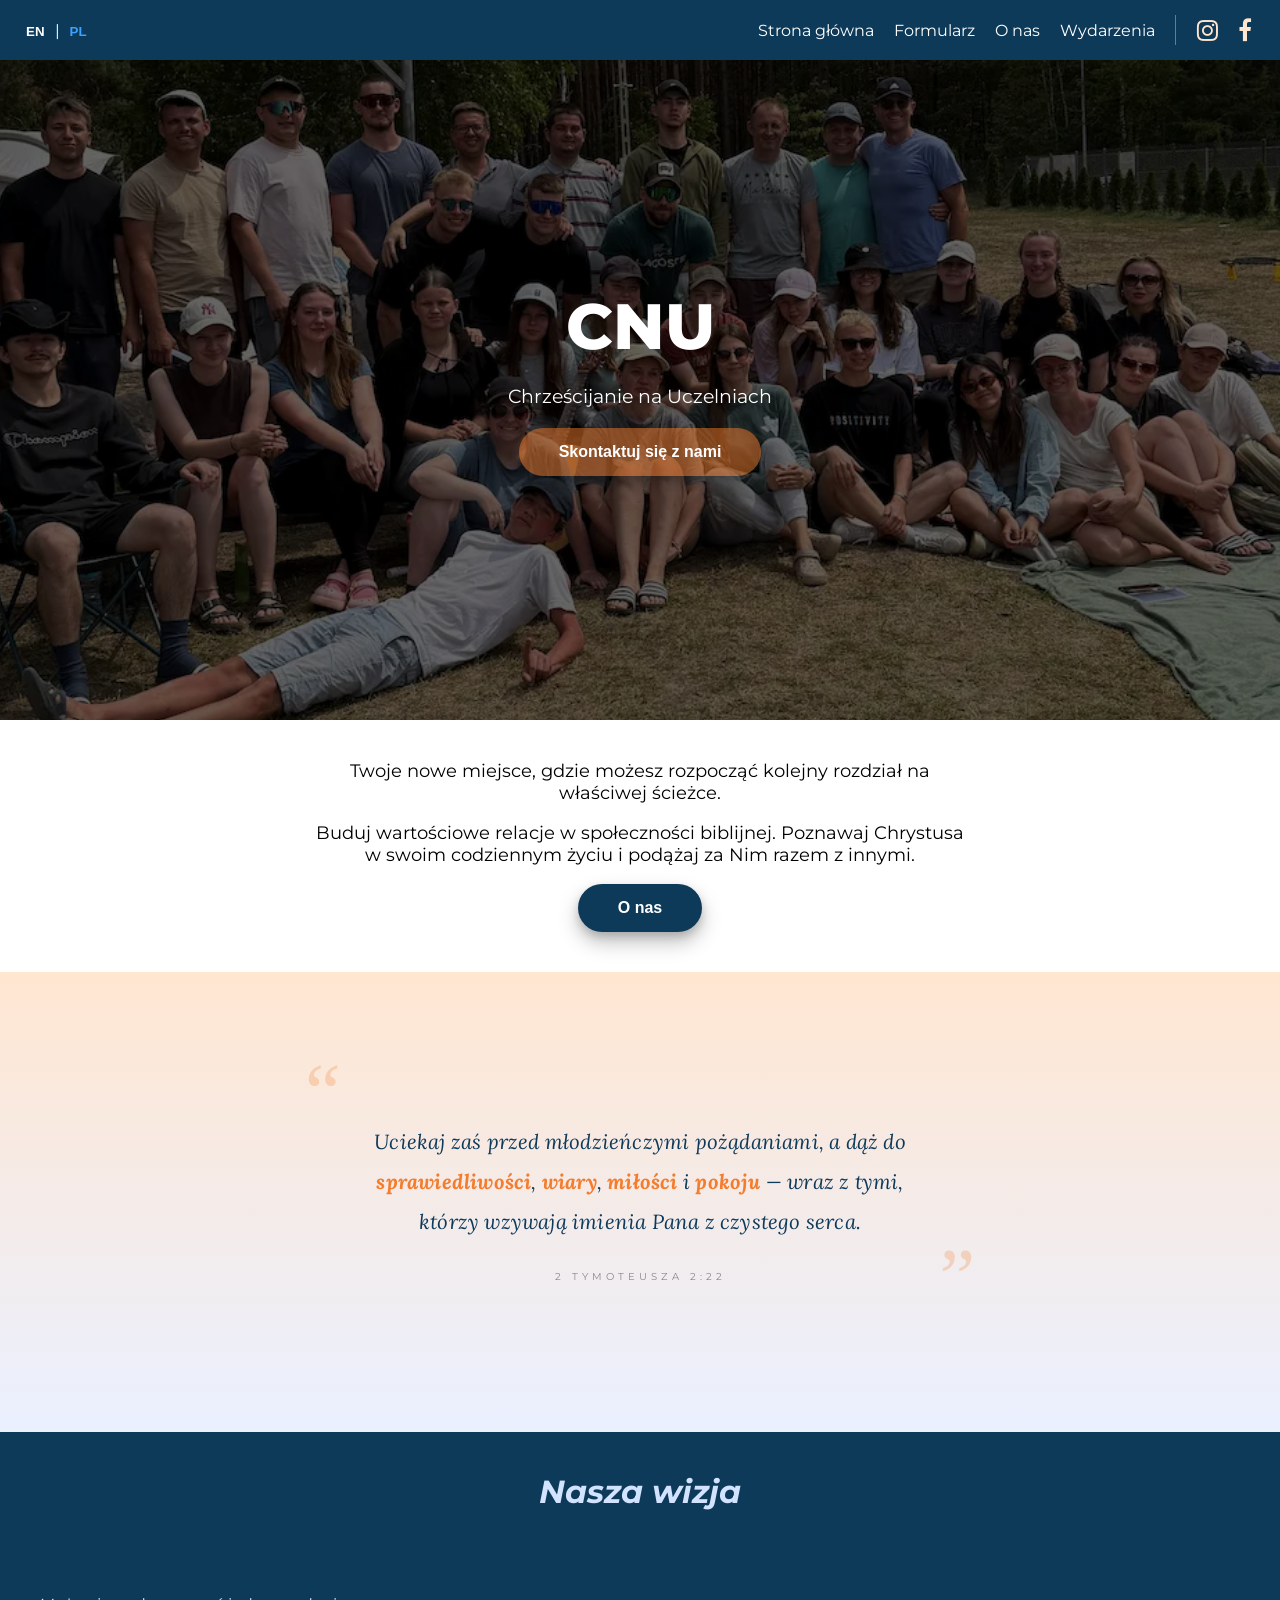
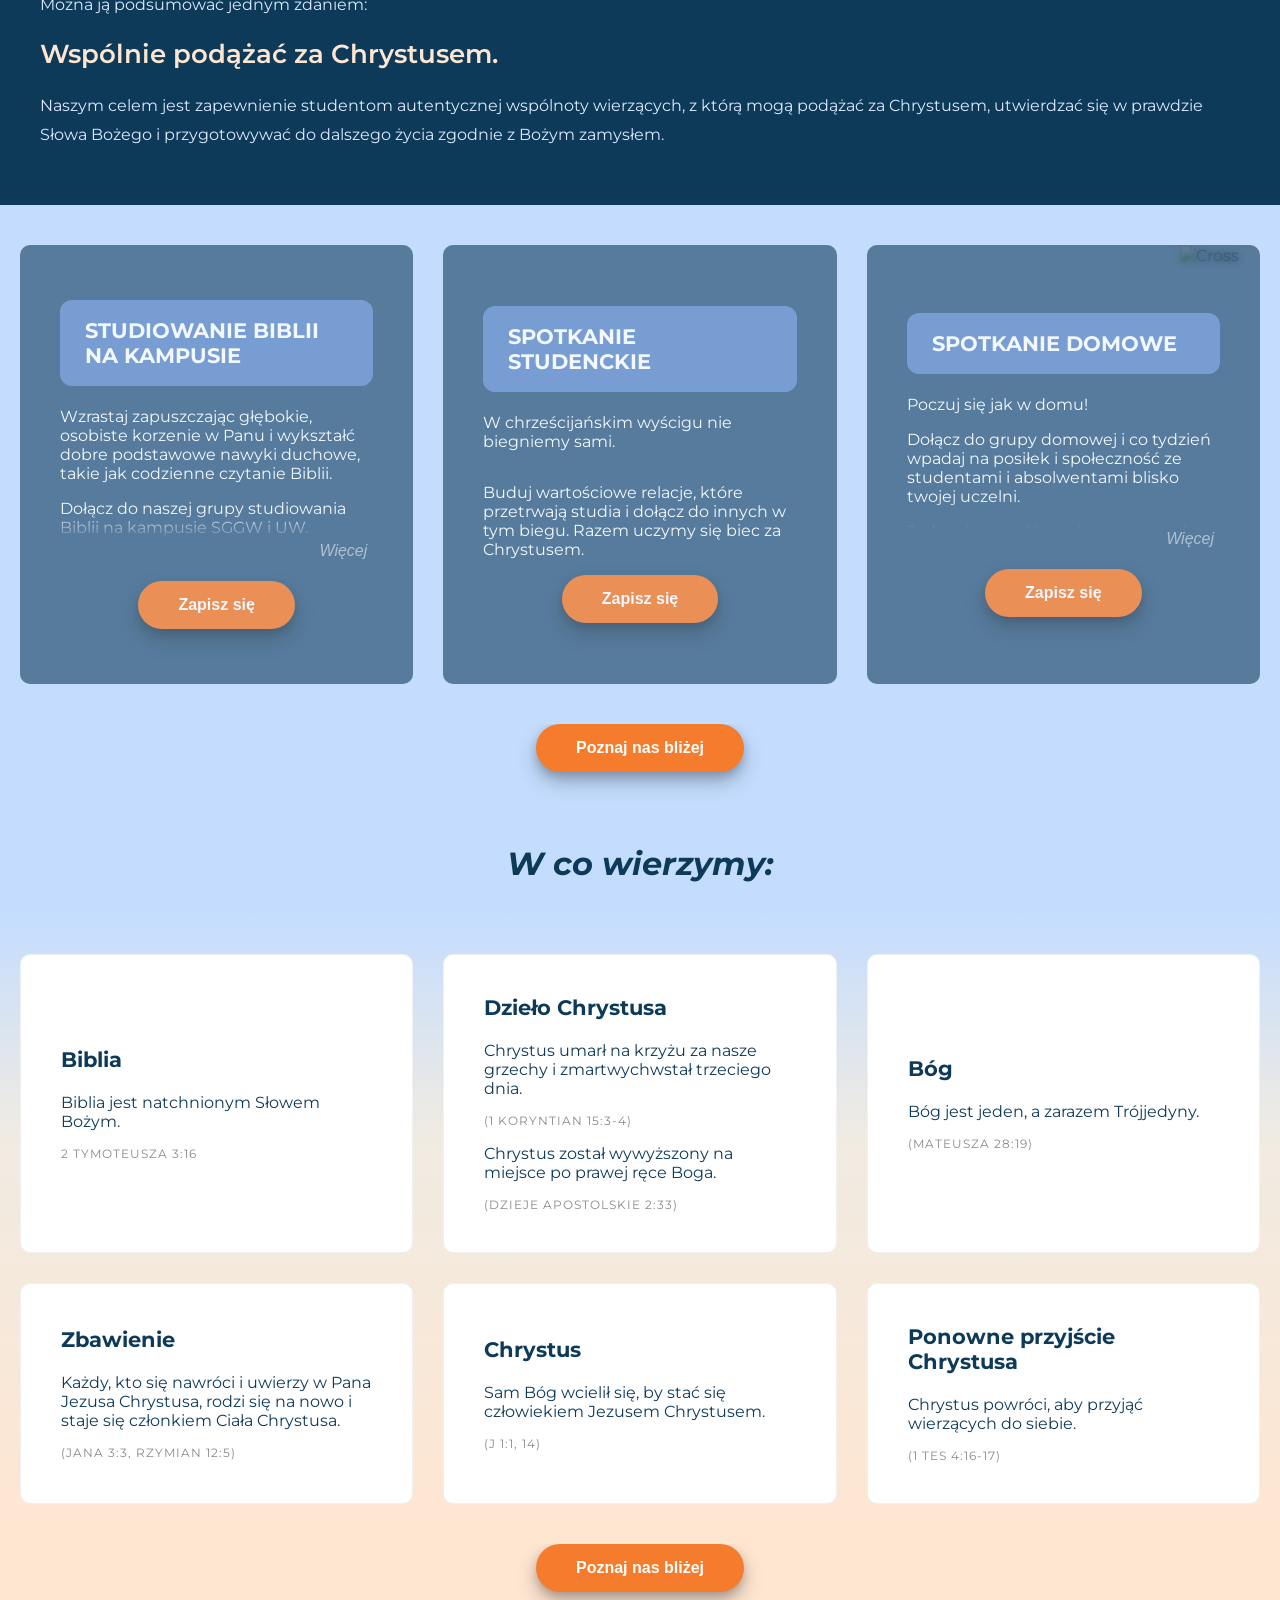
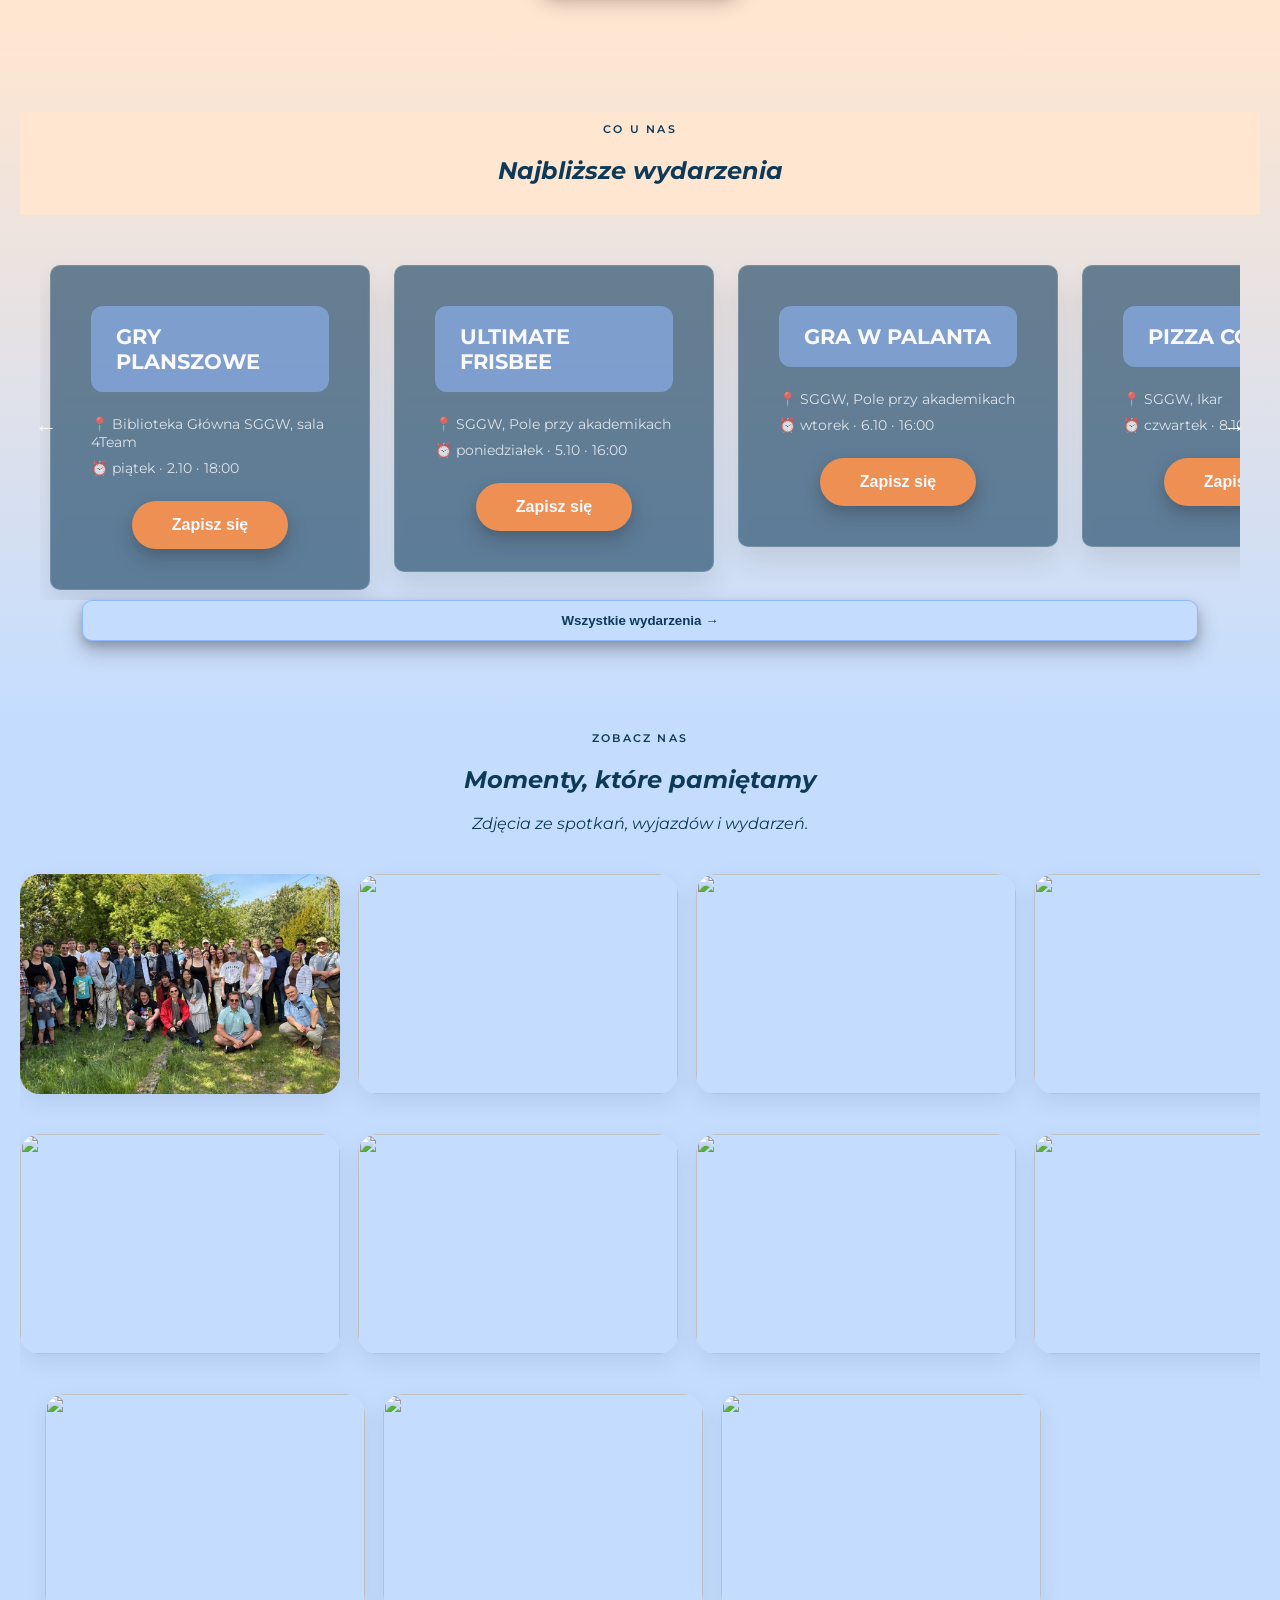
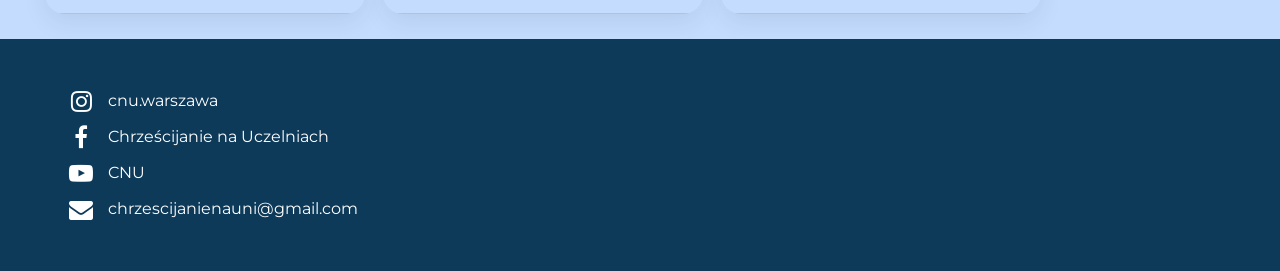
==== commit 50a193a9: "pics updated" ====
--- a/index.html
+++ b/index.html
@@ -367,17 +367,17 @@
       <img src="images/gallery/2.jpg" alt="">
       <img src="images/gallery/3.jpg" alt="">
       <img src="images/gallery/4.jpg" alt="">
+    </div>
+
+    <div class="photo-row">
       <img src="images/gallery/5.jpg" alt="">
-    </div>
-
-    <div class="photo-row">
       <img src="images/gallery/8.jpg" alt="">
       <img src="images/gallery/6.jpg" alt="">
       <img src="images/gallery/7.jpg" alt="">
+    </div>
+
+    <div class="photo-row">
       <img src="images/gallery/10.jpg" alt="">
-    </div>
-
-    <div class="photo-row">
       <img src="images/gallery/12.jpeg" alt="">
       <img src="images/gallery/13.jpeg" alt="">
     </div>
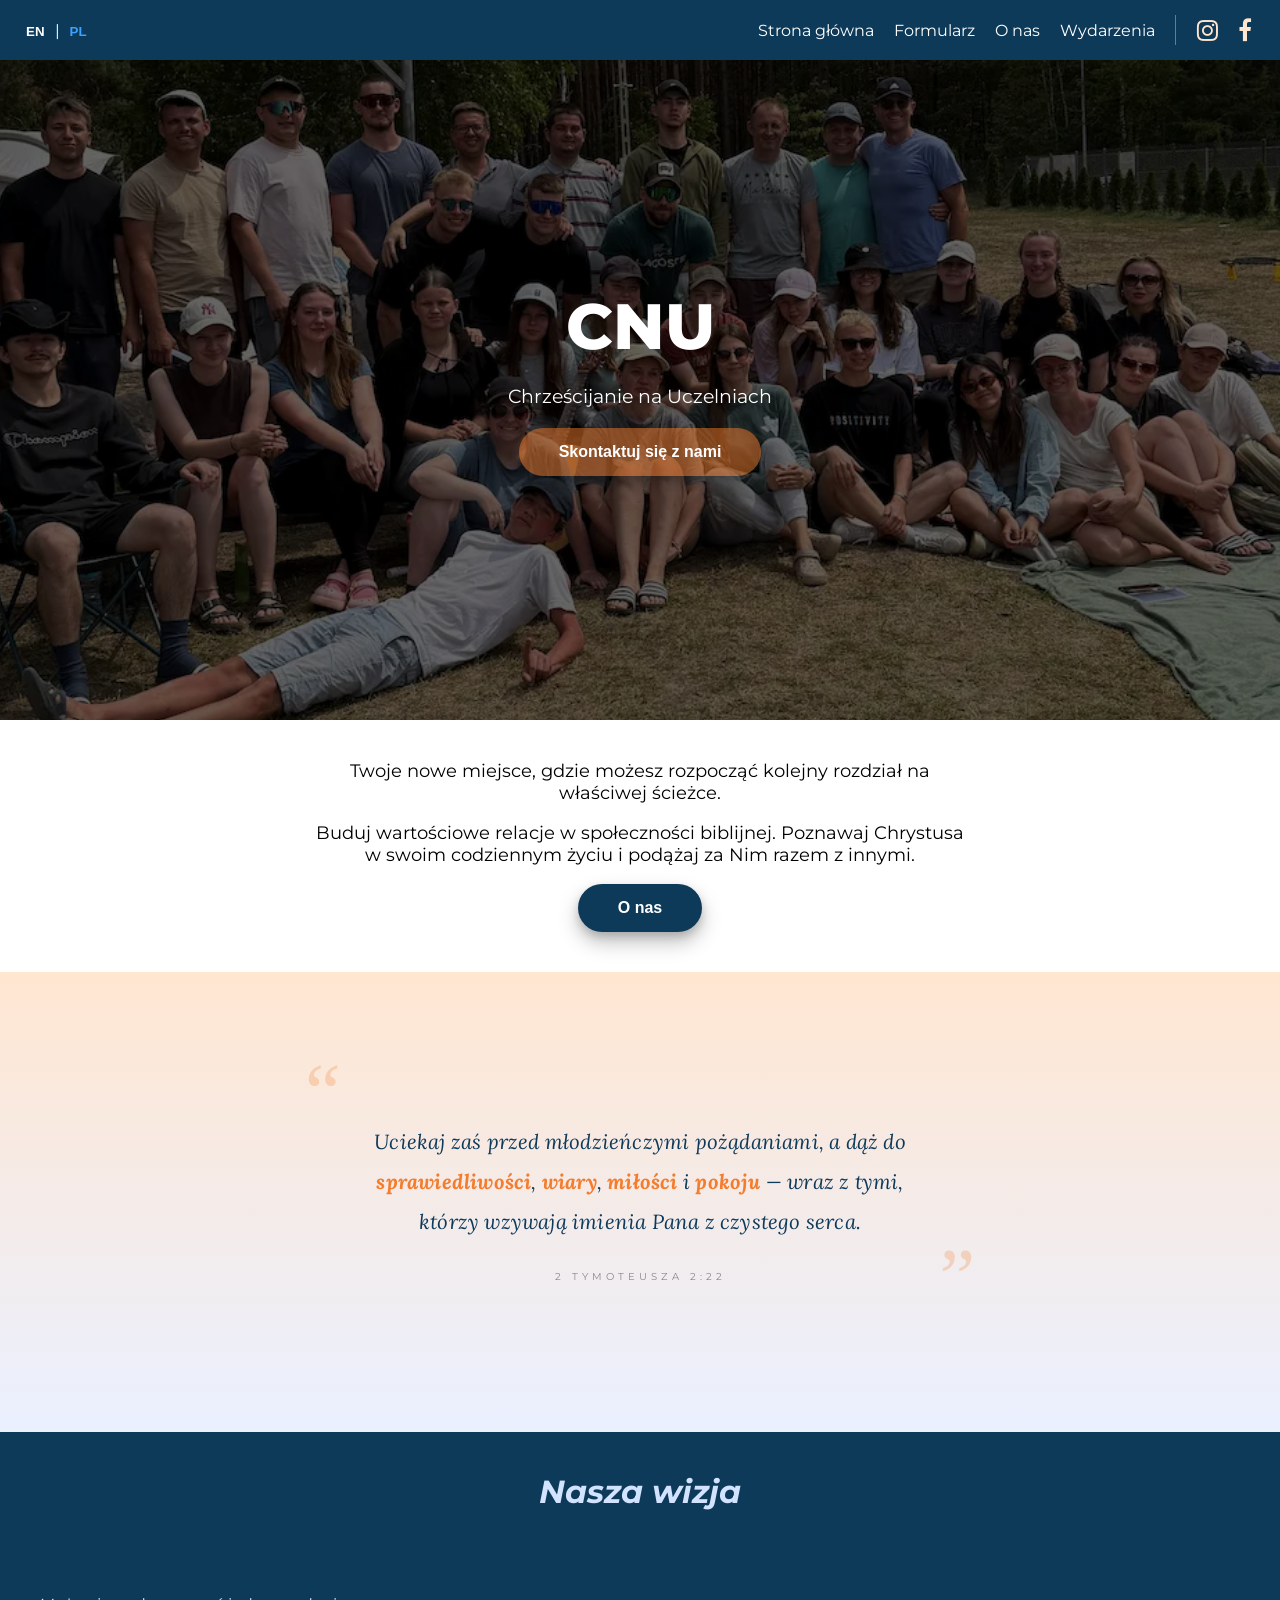
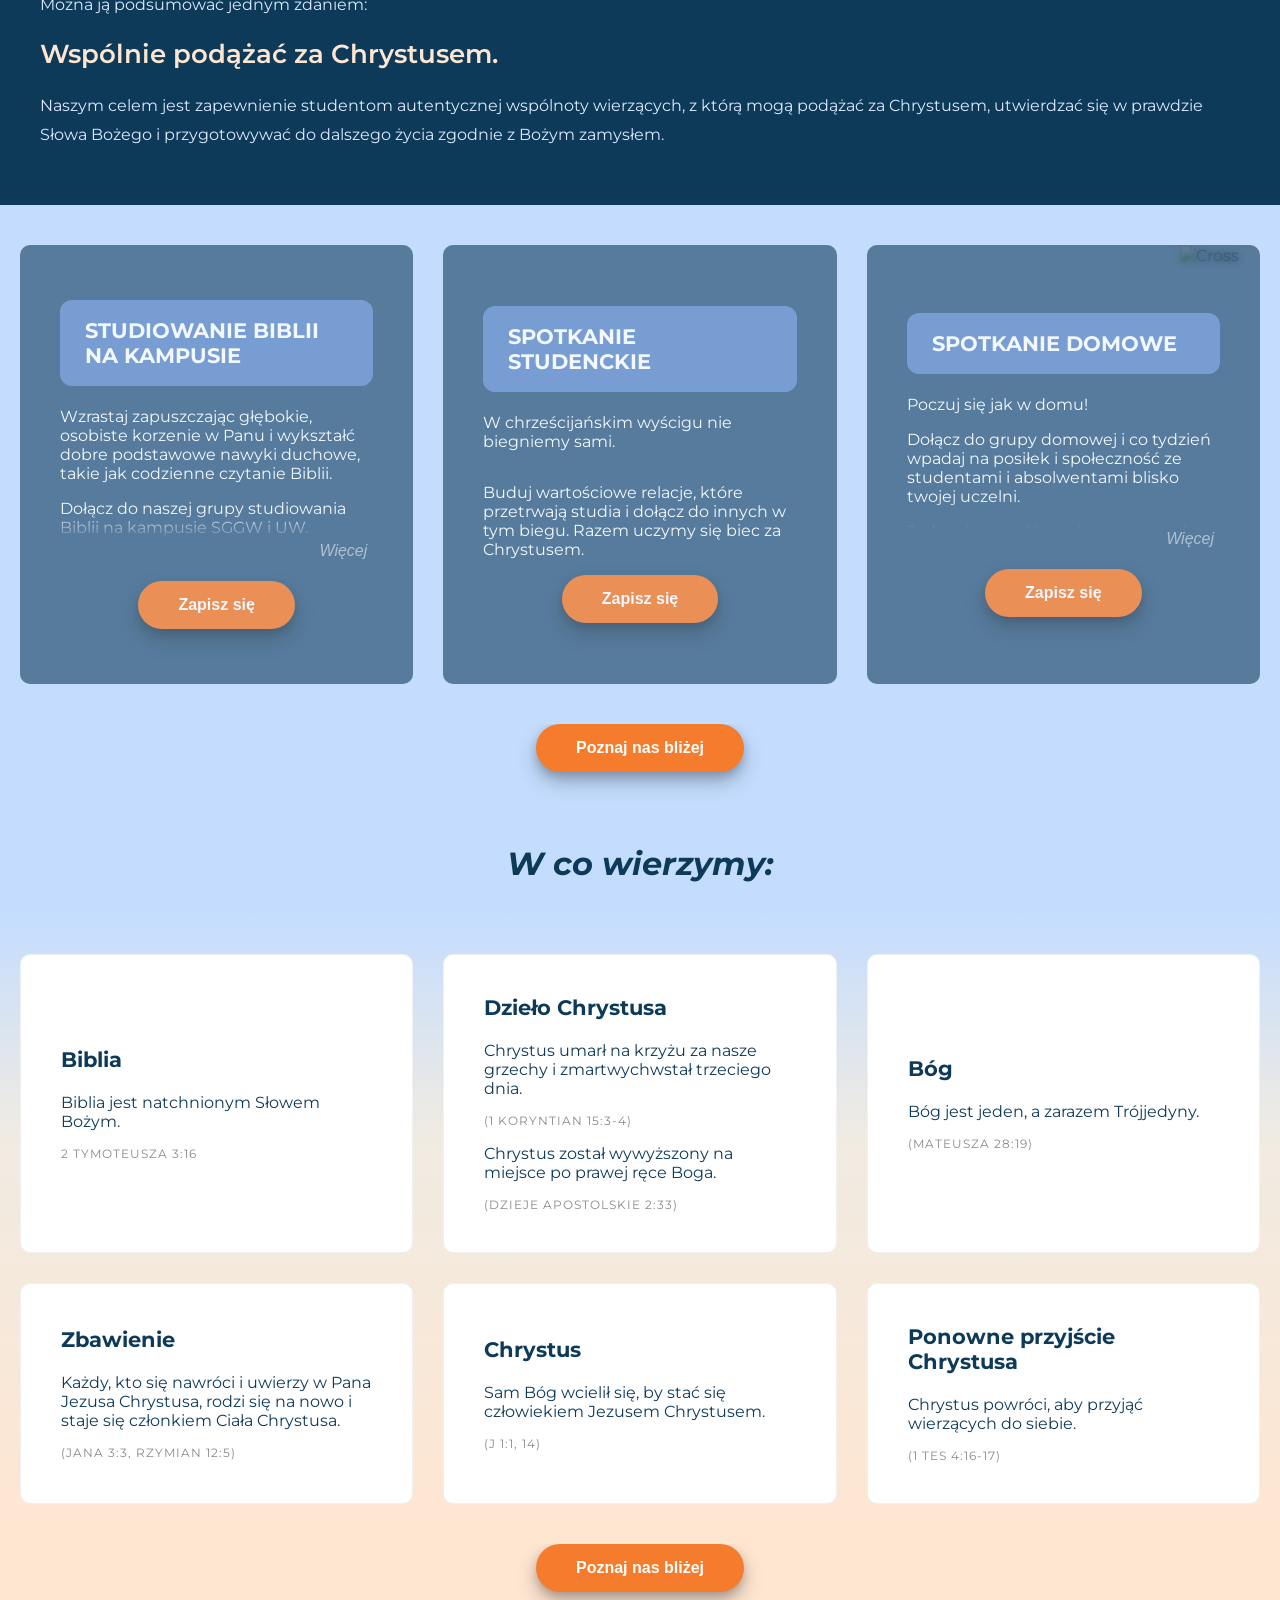
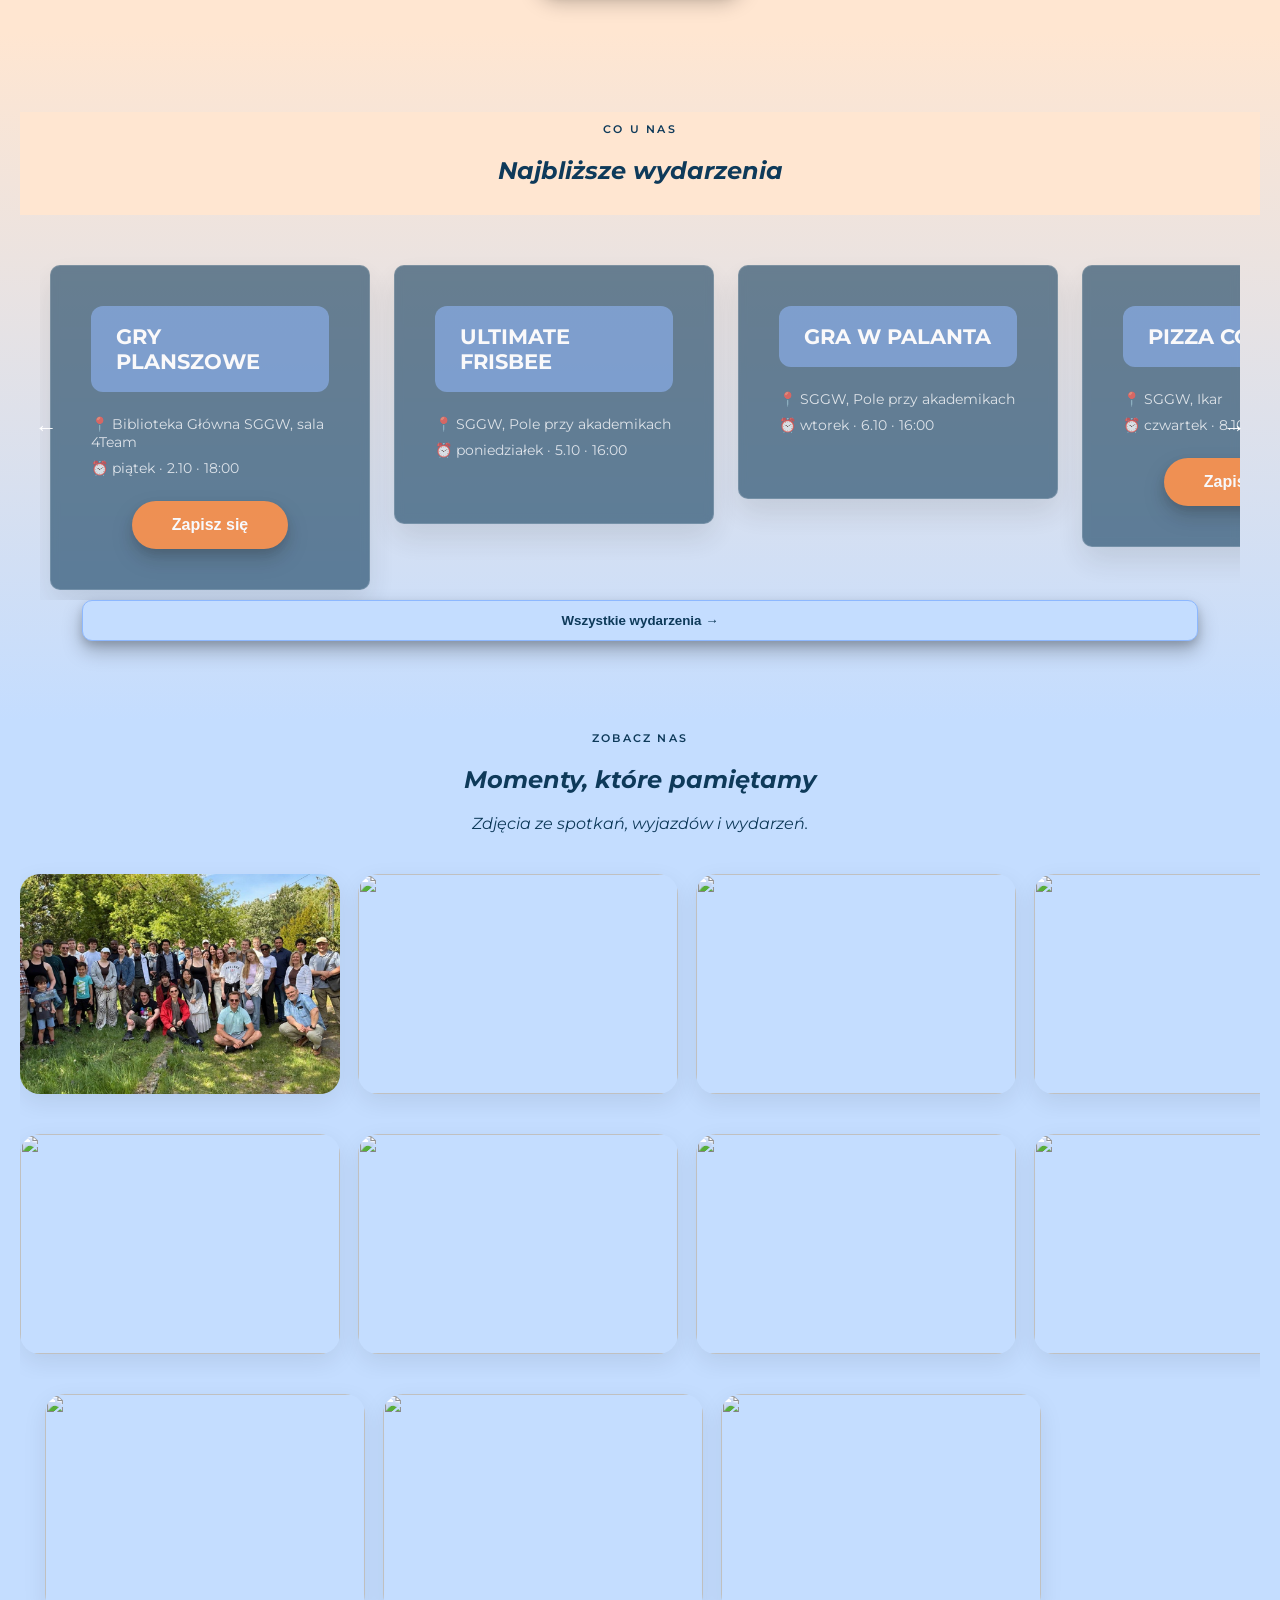
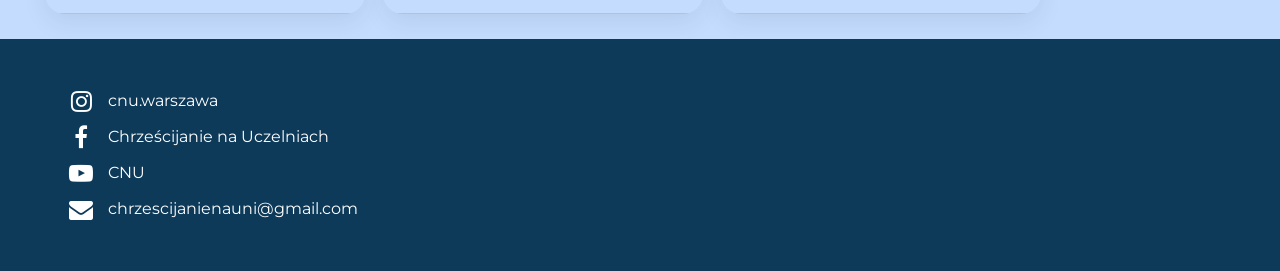
==== commit 24ff94e0: "edited forms" ====
--- a/index.html
+++ b/index.html
@@ -12,64 +12,6 @@
   <link rel="stylesheet" href="https://cdnjs.cloudflare.com/ajax/libs/font-awesome/4.7.0/css/font-awesome.min.css">
 </head>
 
-<script>
-  const verseKeys = [
-    "verse-main-2-timothy-2-22",
-    "verse-john-4-24",
-    "verse-john-7-37",
-    "verse-john-7-38",
-    "verse-romans-10-13",
-    "verse-1-corinthians-6-17",
-    "verse-1-corinthians-3-16",
-    "verse-2-corinthians-3-18"
-  ];
-  let currentVerse = 0;
-
-  function changeVerse() {
-    const verseText = document.getElementById("verseMain");
-    const verseReference = document.getElementById("verseReference");
-    const verseContainer = document.querySelector(".verse-text");
-
-    if (!verseText || !verseReference || !verseContainer) return;
-
-    // 1. Уводим текущий текст вправо
-    verseContainer.classList.add("slide-out");
-
-    setTimeout(() => {
-      currentVerse = (currentVerse + 1) % verseKeys.length;
-
-      // 2. Меняем текст, пока он невидим
-      renderVerse();
-
-      // 3. Мгновенно ставим текст слева (без анимации)
-      verseContainer.classList.remove("slide-out");
-      verseContainer.classList.add("slide-in-instant");
-
-      // 4. Форсируем reflow, чтобы браузер зафиксировал позицию слева
-      void verseText.offsetWidth;
-
-      // 5. Убираем "мгновенный" класс — сработает transition и текст заедет на место
-      verseContainer.classList.remove("slide-in-instant");
-
-      // 6. Ждём, пока стих полежит на экране, потом повторяем
-      setTimeout(changeVerse, 8000);
-
-    }, 600); // должно совпадать с длительностью transition в CSS
-  }
-
-  function renderVerse() {
-    if (typeof translations === "undefined") return;
-    const key = verseKeys[currentVerse];
-    const text = translations[key];
-    const reference = translations[`${key}-reference`];
-    if (text) document.getElementById("verseMain").innerHTML = text;
-    if (reference) document.getElementById("verseReference").textContent = reference;
-  }
-  document.addEventListener("DOMContentLoaded", () => {
-    setTimeout(changeVerse, 8000);
-  });
-</script>
-
 <body>
   <nav id="mainNav">
     <div class="nav-left">
@@ -377,8 +319,8 @@
     </div>
 
     <div class="photo-row">
+      <img src="images/gallery/12.jpeg" alt="">
       <img src="images/gallery/10.jpg" alt="">
-      <img src="images/gallery/12.jpeg" alt="">
       <img src="images/gallery/13.jpeg" alt="">
     </div>
   </section>
@@ -403,6 +345,7 @@
 
   </section>
 
+  <script src="js/verse_carousel.js"></script>
   <script src="js/script.js"></script>
   <script src="js/translation.js"></script>
   <script src="js/events.js"></script>
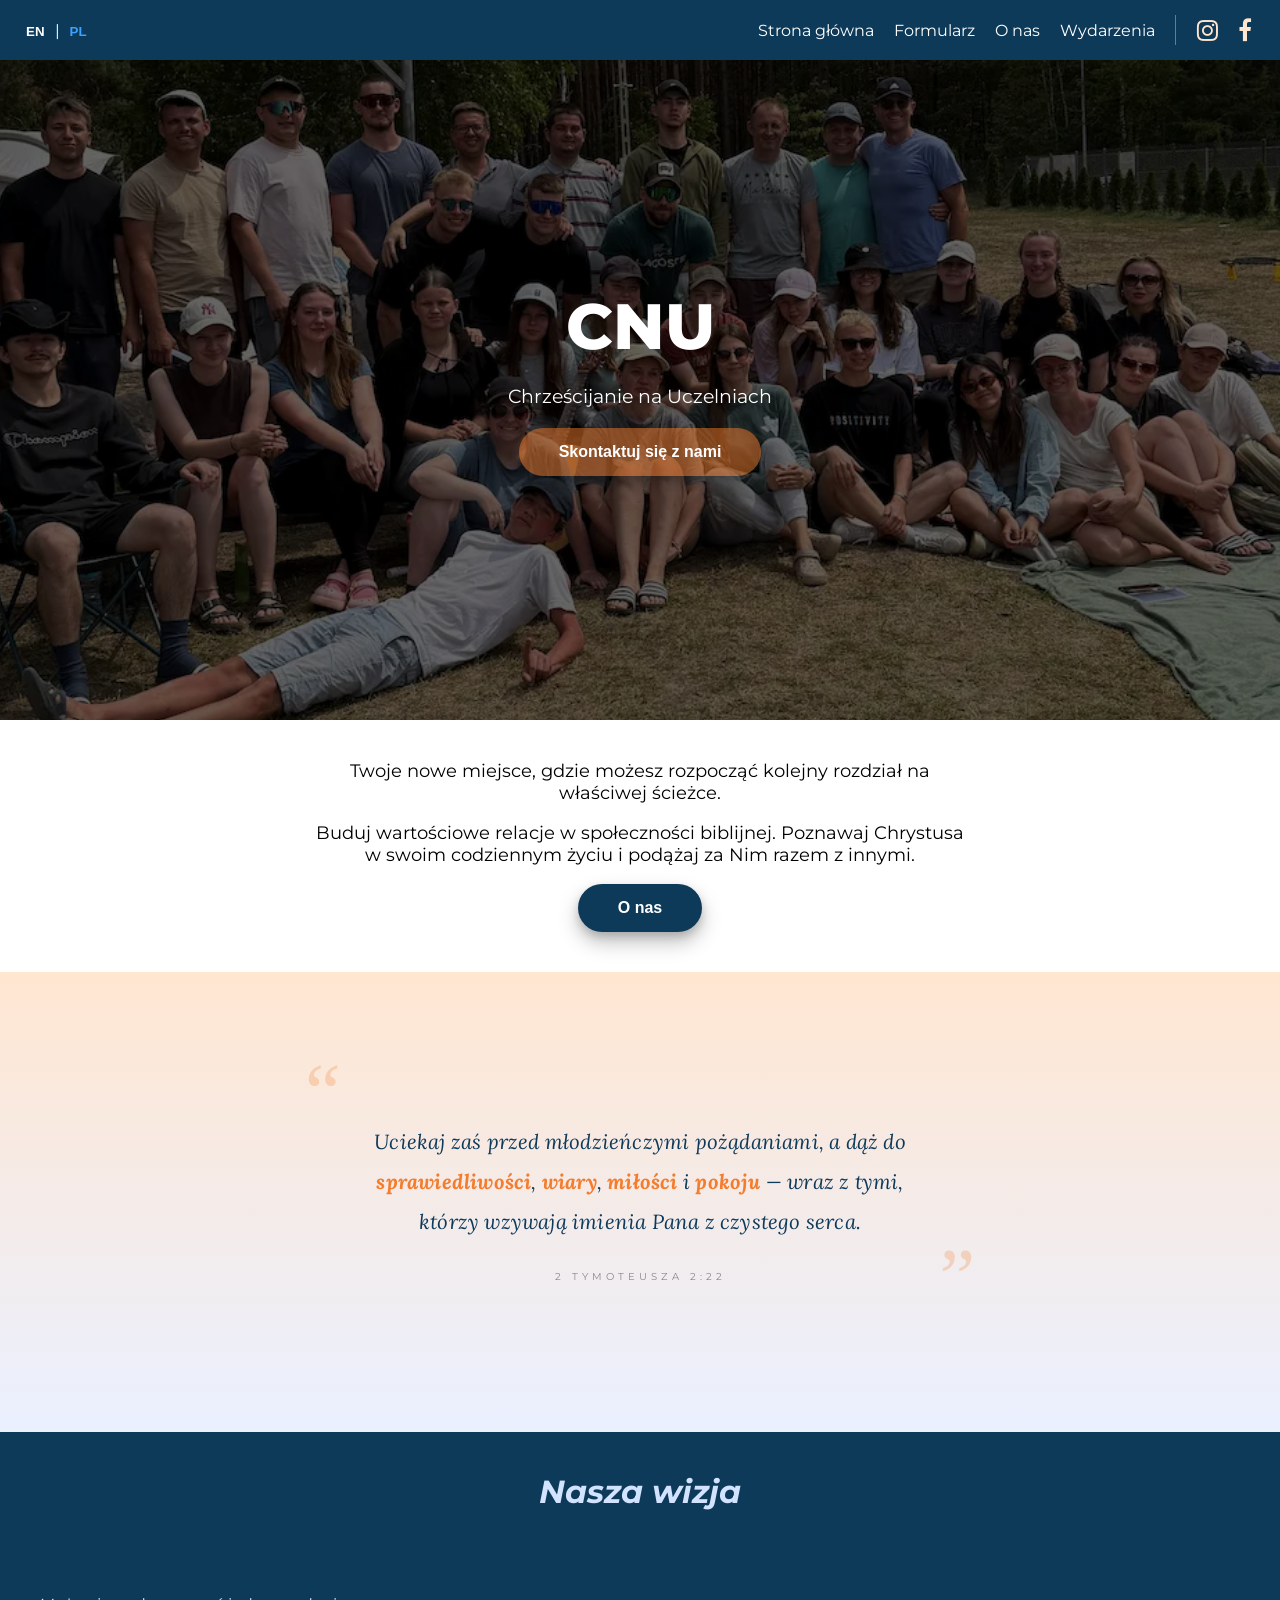
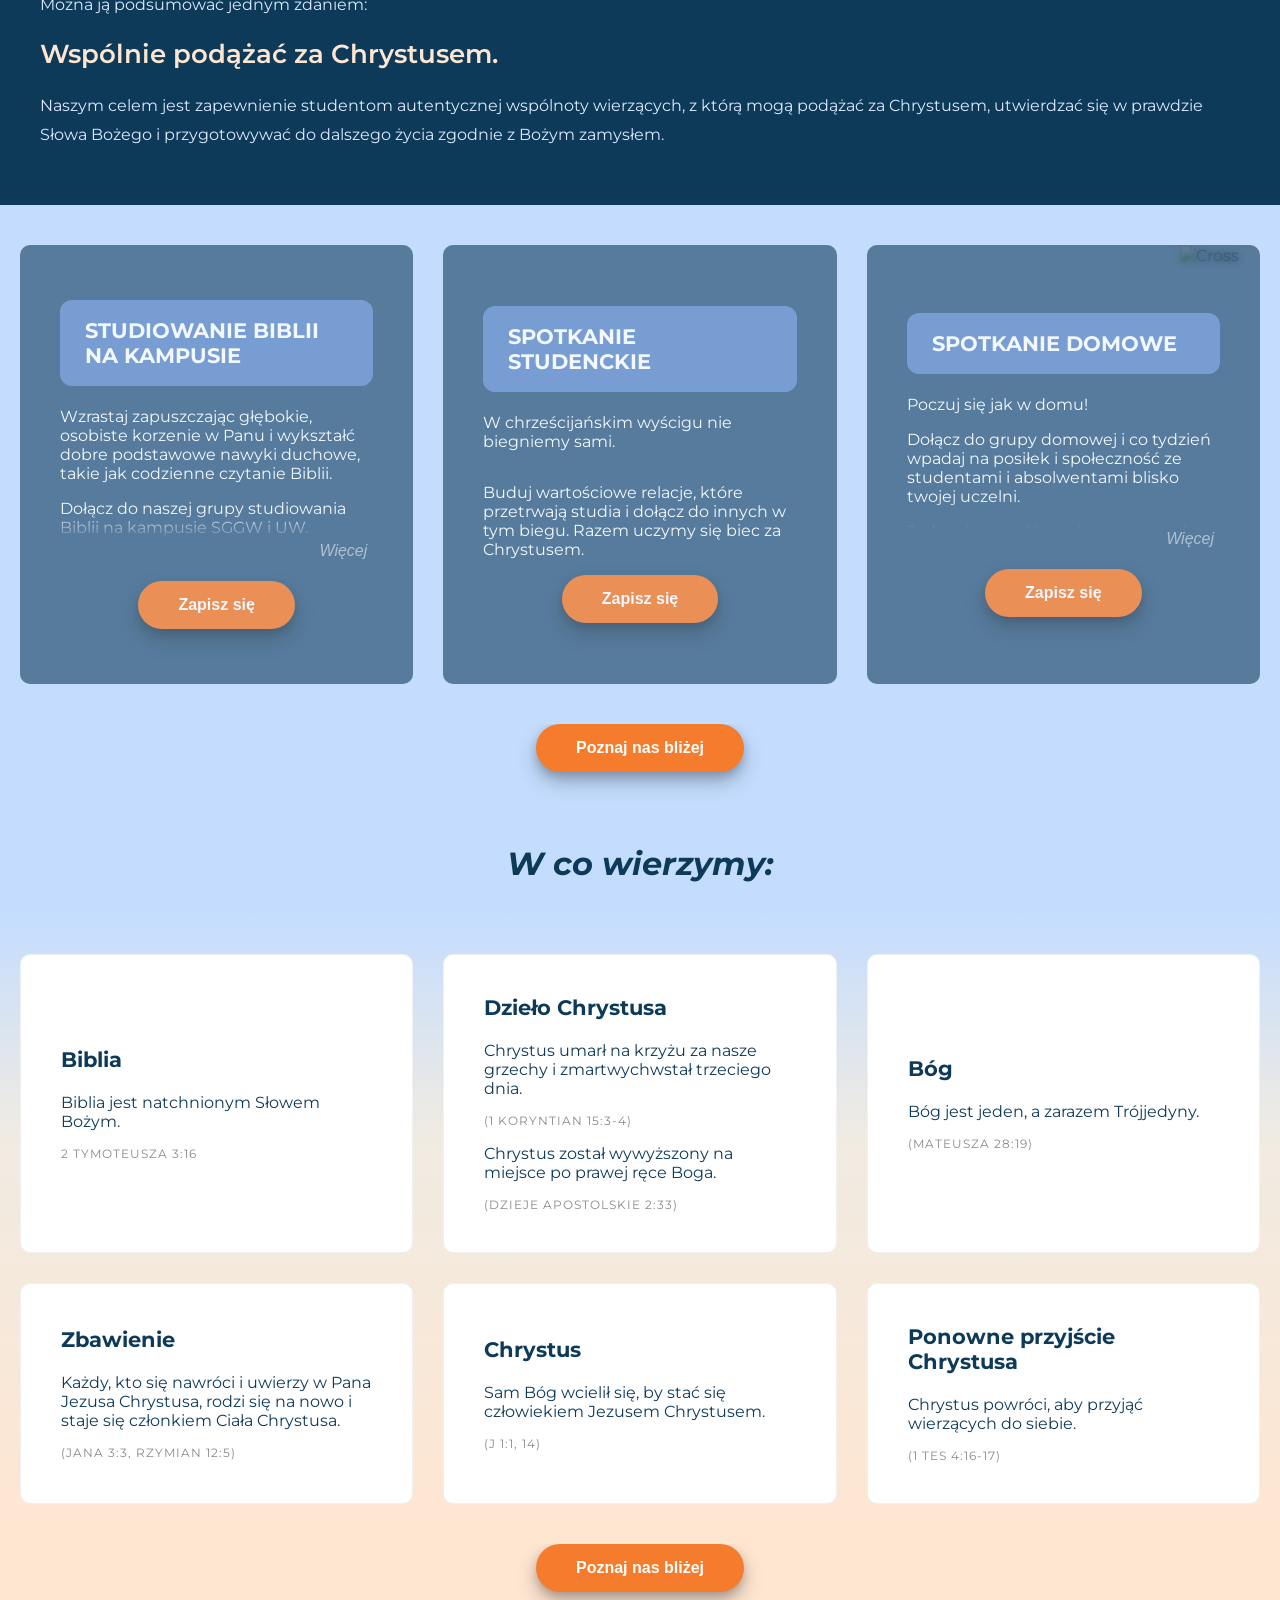
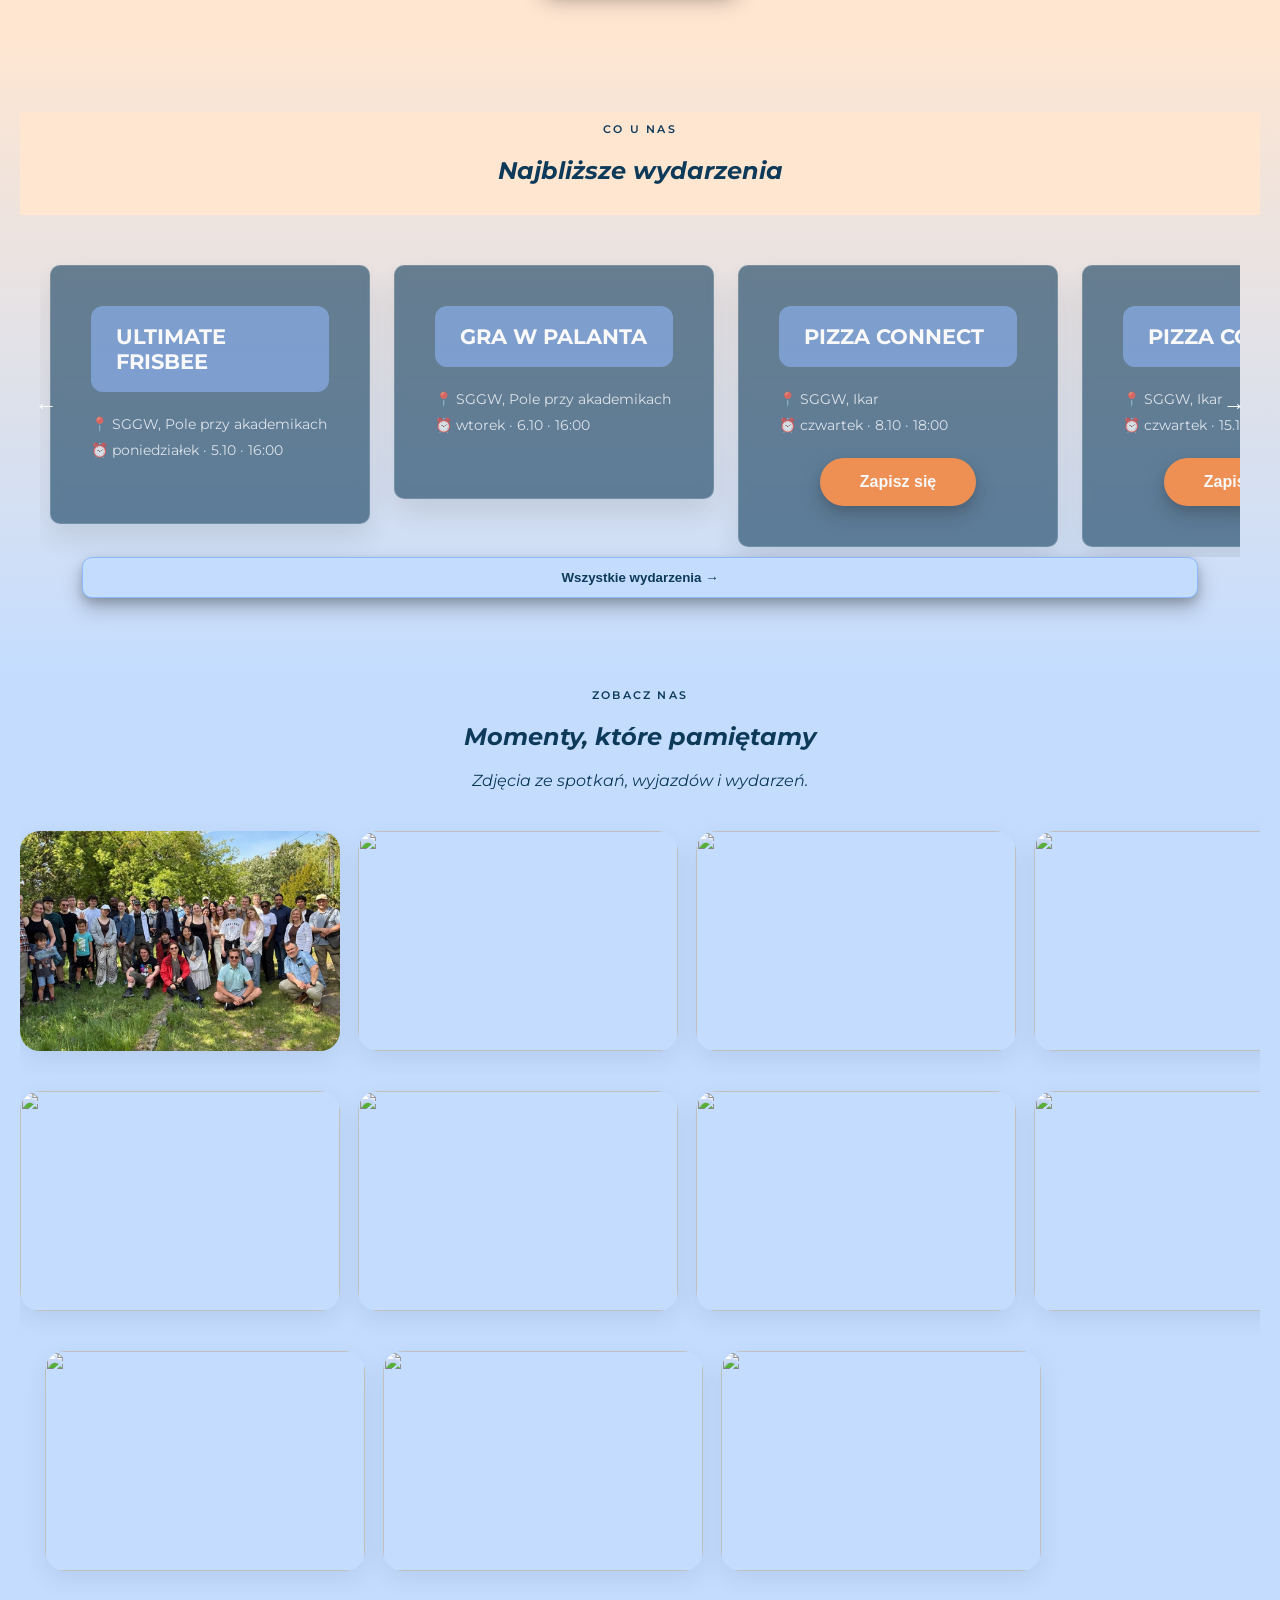
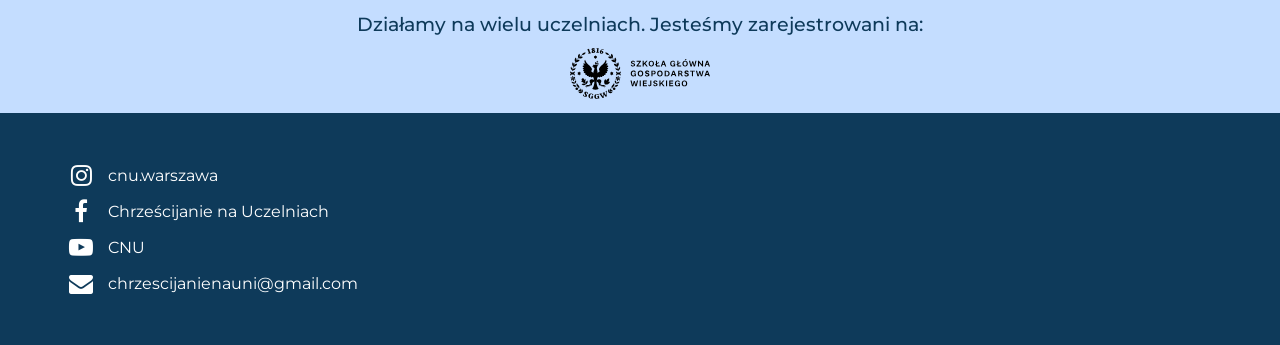
==== commit 900e3b78: "info registration add" ====
--- a/index.html
+++ b/index.html
@@ -323,7 +323,16 @@
       <img src="images/gallery/10.jpg" alt="">
       <img src="images/gallery/13.jpeg" alt="">
     </div>
-  </section>
+    <section class="university-registration" aria-labelledby="university-registration-text">
+    <p id="university-registration-text" data-i18n="university-registration">Działamy na wielu uczelniach. Jesteśmy
+      zarejestrowani na:</p>
+    <a class="university-registration-logo" href="https://www.sggw.edu.pl/" target="_blank" rel="noopener noreferrer">
+      <img src="images/sggw-logo.svg" width="1958" height="712" loading="lazy" decoding="async"
+        alt="SGGW — Warsaw University of Life Sciences / Szkoła Główna Gospodarstwa Wiejskiego w Warszawie">
+    </a>
+  </section>
+  </section>
+
   <section class="contacts">
 
     <a class="contact-item" href="https://www.instagram.com/cnu_warszawa/" target="_blank">
@@ -344,6 +353,8 @@
     </a>
 
   </section>
+
+
 
   <script src="js/verse_carousel.js"></script>
   <script src="js/script.js"></script>
--- a/styles.css
+++ b/styles.css
@@ -2730,4 +2730,43 @@
   }
 
   /* остальное без изменений */
-}+}
+/* The registration section supplies the spacing above contacts. */
+.event-page-section:has(> .university-registration),
+.form-section:has(> .university-registration) {
+  padding-bottom: 0;
+}
+
+/* University registration before contacts, sharing the page content background. */
+.university-registration {
+  background: transparent;
+  color: #0e3a5a;
+  padding: clamp(8px, 1.2vw, 14px) 20px;
+  text-align: center;
+}
+
+.university-registration p {
+  max-width: 640px;
+  margin: 0 auto 8px;
+  font-size: clamp(16px, 1.6vw, 19px);
+  line-height: 1.6;
+  font-weight: 500;
+}
+
+.university-registration-logo {
+  display: block;
+  width: min(140px, 100%);
+  margin: 0 auto;
+  border-radius: 4px;
+}
+
+.university-registration-logo img {
+  display: block;
+  width: 100%;
+  height: auto;
+}
+
+.university-registration-logo:focus-visible {
+  outline: 2px solid #0e3a5a;
+  outline-offset: 8px;
+}
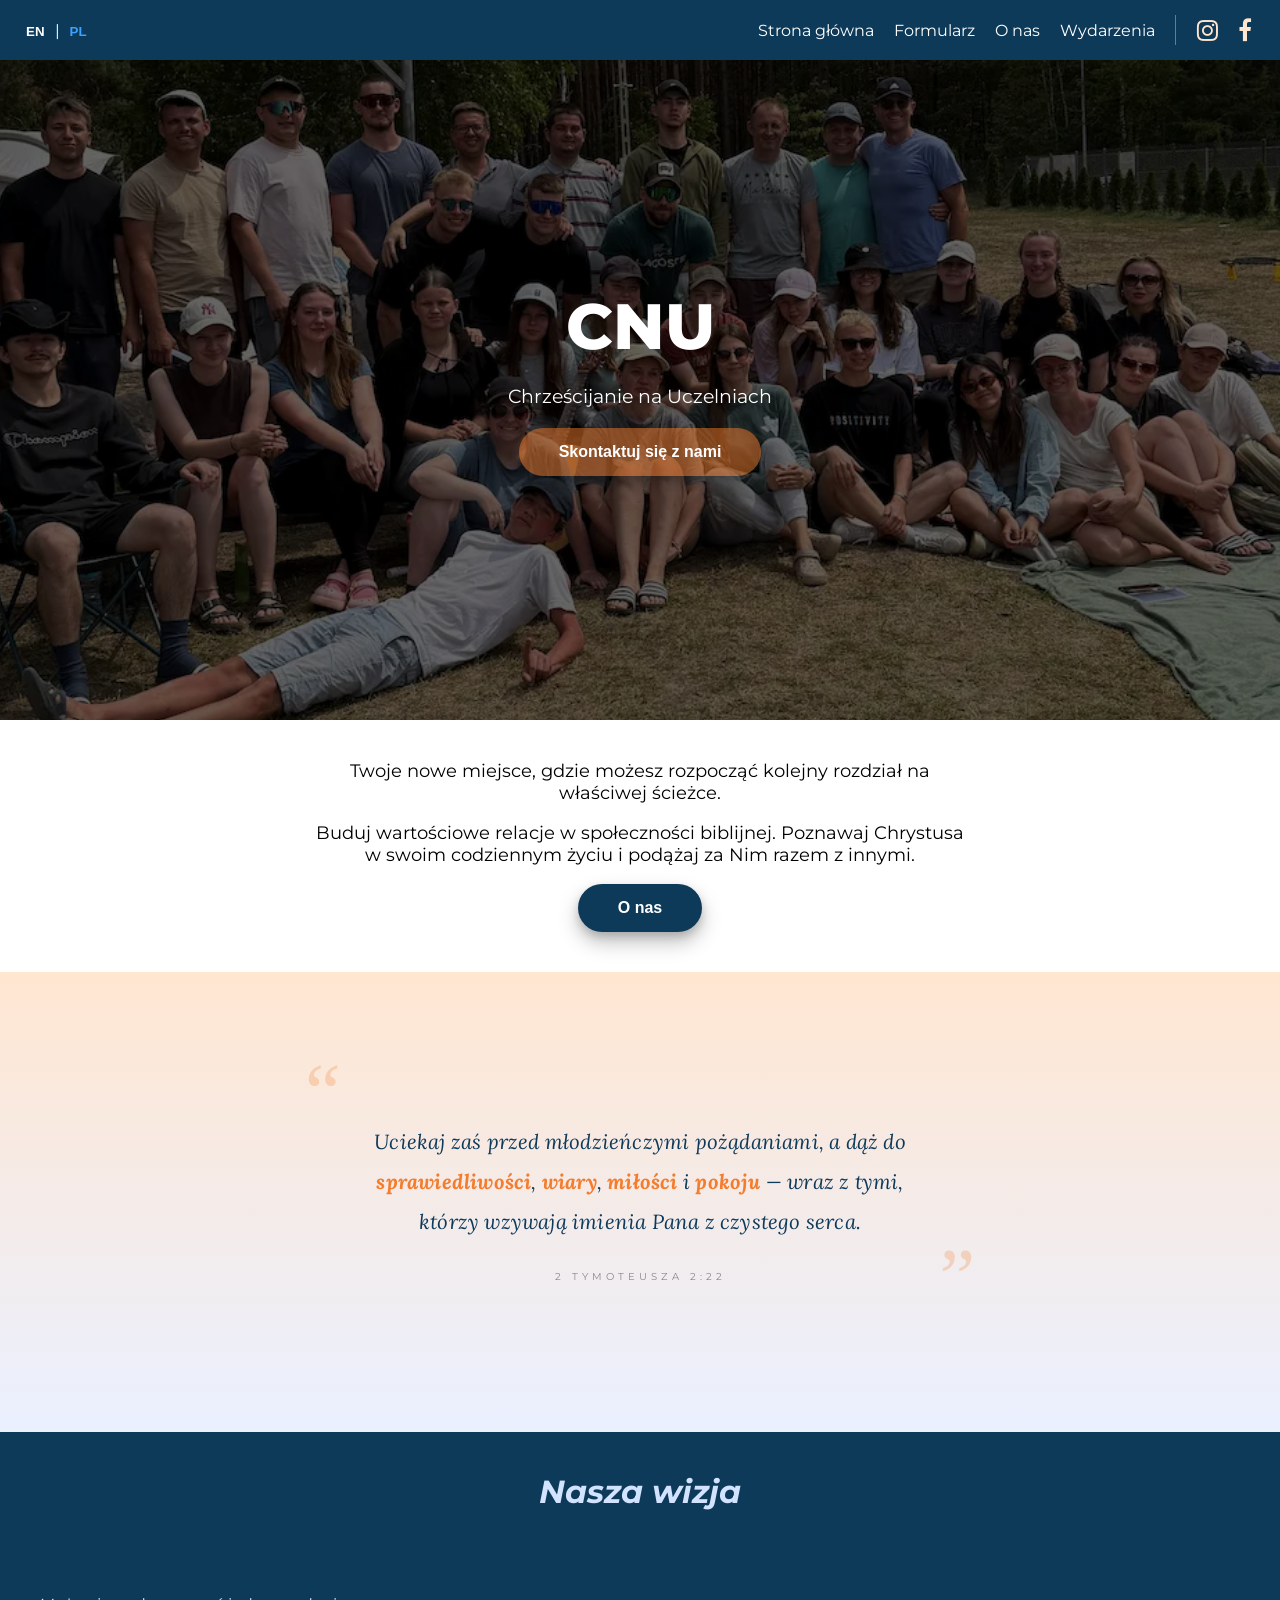
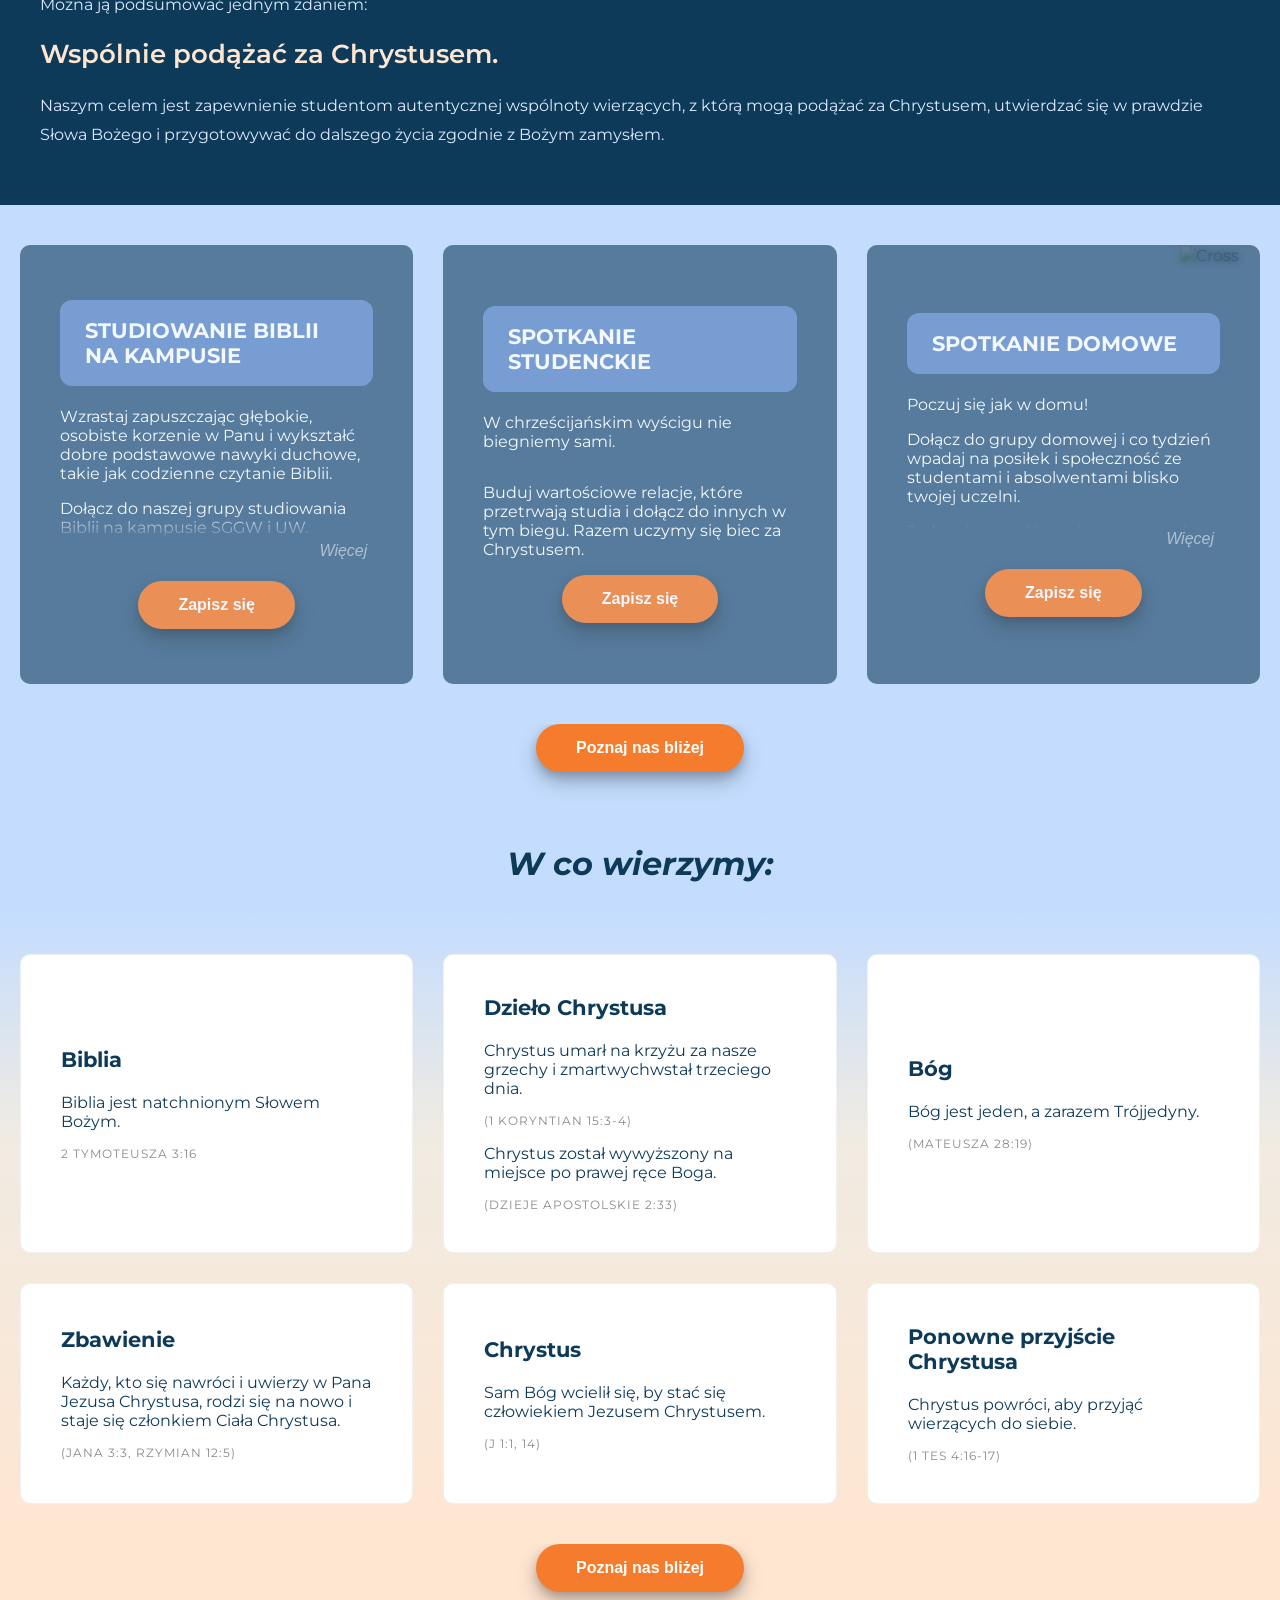
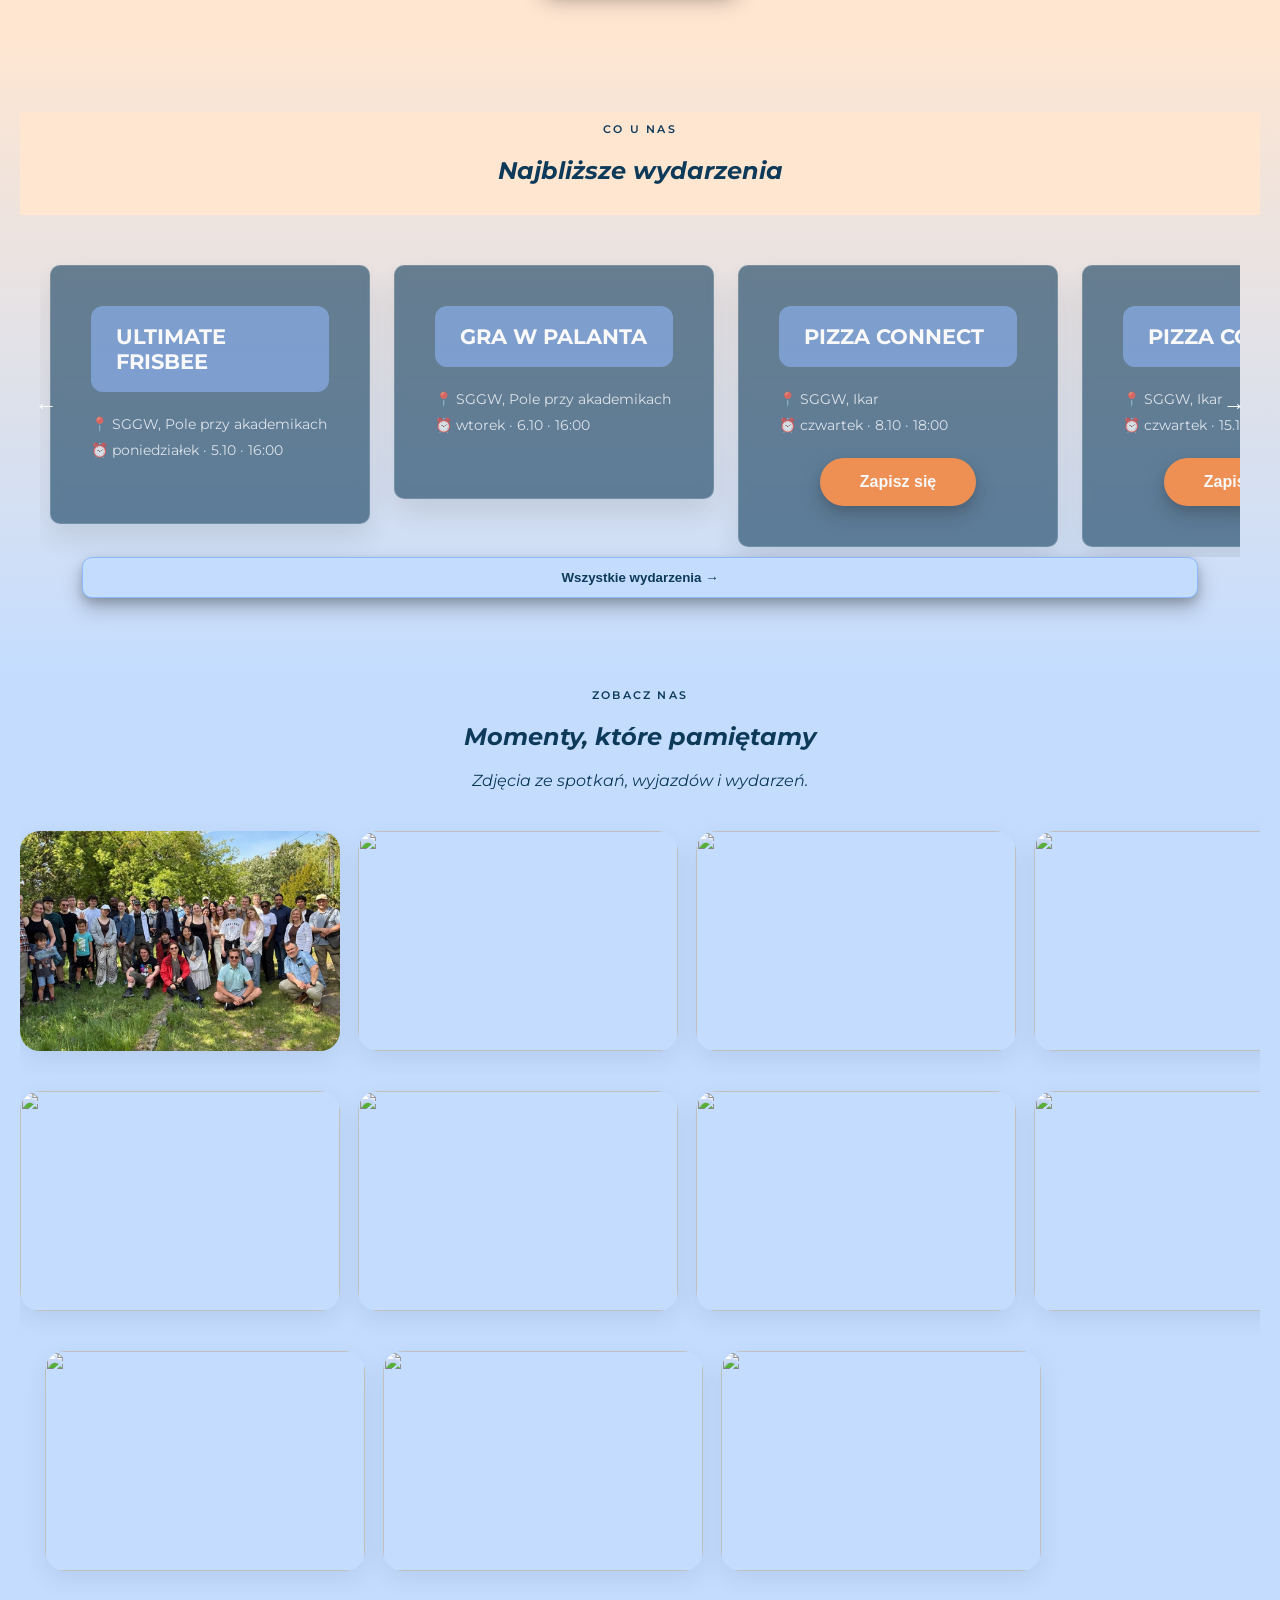
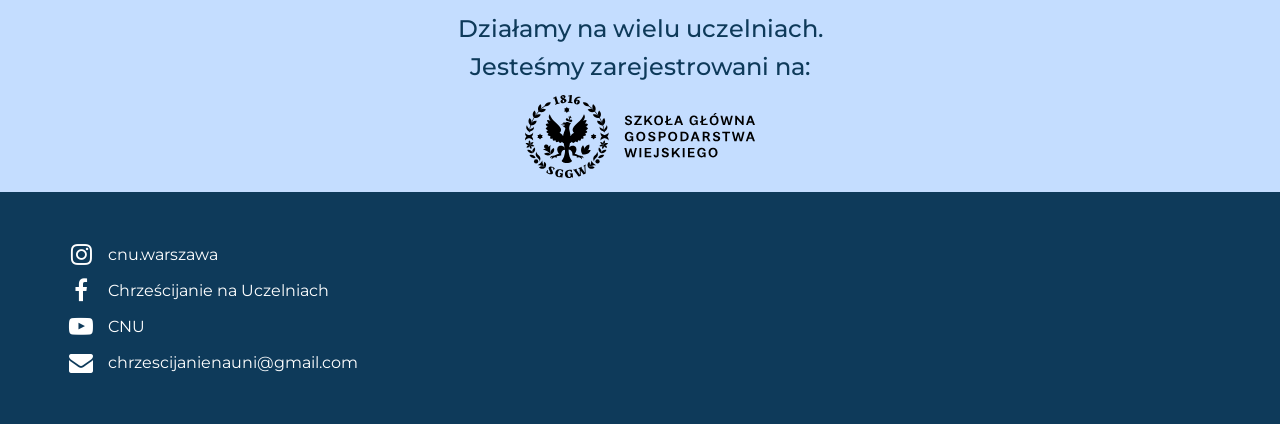
==== commit e160cac5: "logo and text increased for desktop" ====
--- a/index.html
+++ b/index.html
@@ -324,7 +324,7 @@
       <img src="images/gallery/13.jpeg" alt="">
     </div>
     <section class="university-registration" aria-labelledby="university-registration-text">
-    <p id="university-registration-text" data-i18n="university-registration">Działamy na wielu uczelniach. Jesteśmy
+    <p id="university-registration-text" data-i18n="university-registration">Działamy na wielu uczelniach.<br>Jesteśmy
       zarejestrowani na:</p>
     <a class="university-registration-logo" href="https://www.sggw.edu.pl/" target="_blank" rel="noopener noreferrer">
       <img src="images/sggw-logo.svg" width="1958" height="712" loading="lazy" decoding="async"
--- a/styles.css
+++ b/styles.css
@@ -2770,3 +2770,13 @@
   outline: 2px solid #0e3a5a;
   outline-offset: 8px;
 }
+
+@media (min-width: 769px) {
+  .university-registration p {
+    font-size: clamp(21px, 2vw, 24px);
+  }
+
+  .university-registration-logo {
+    width: min(230px, 100%);
+  }
+}
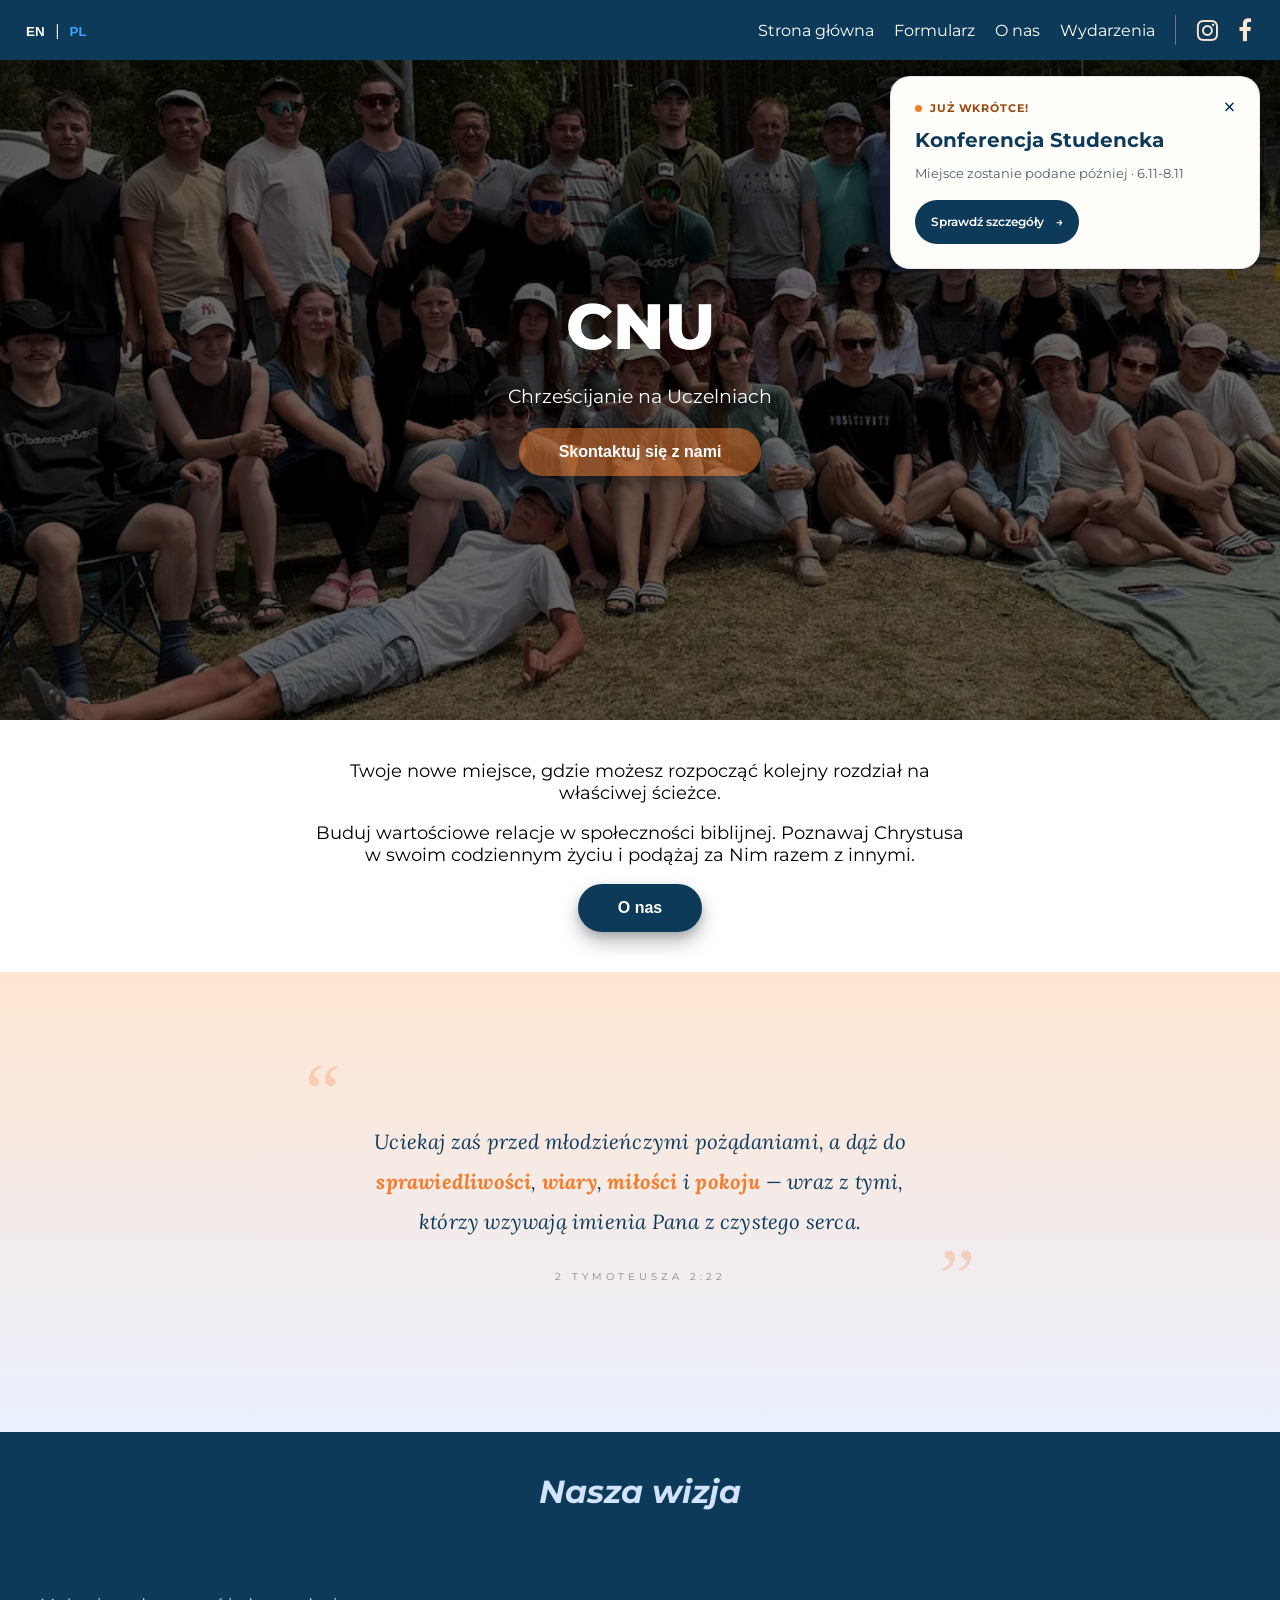
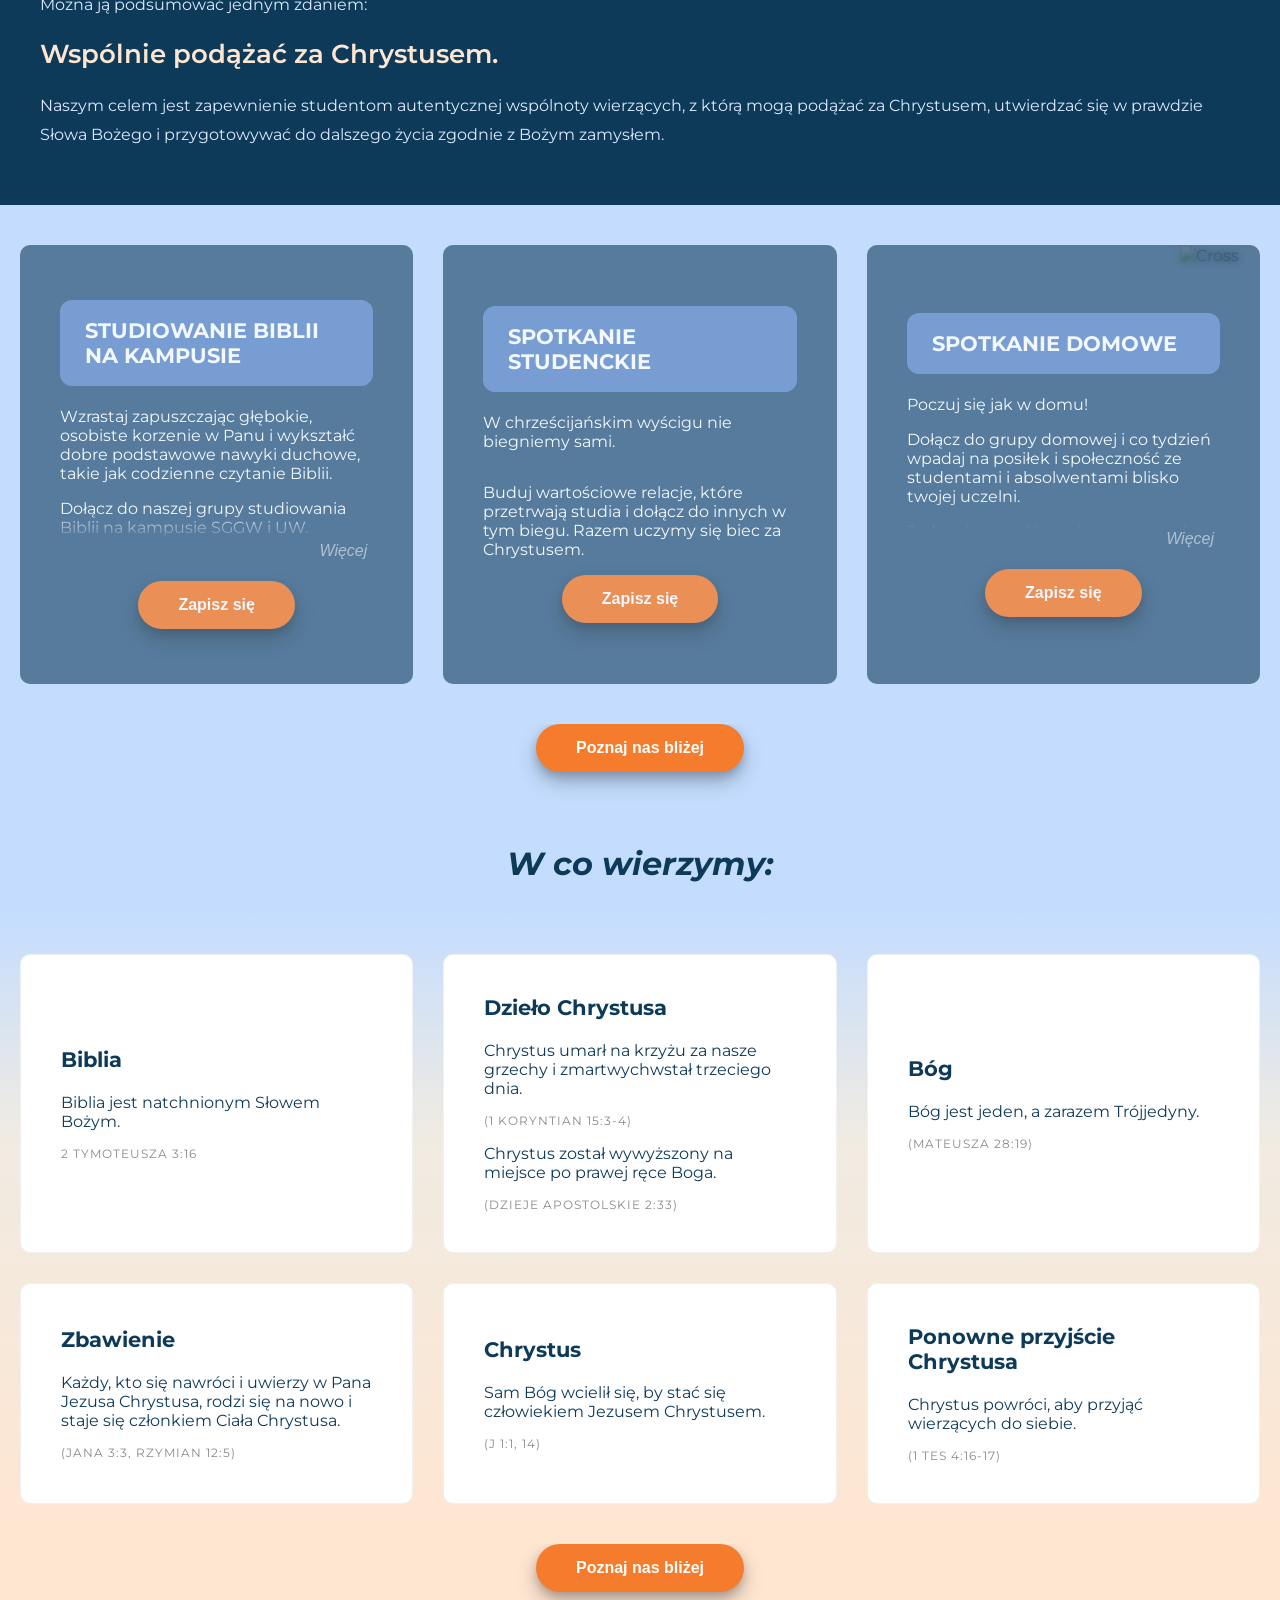
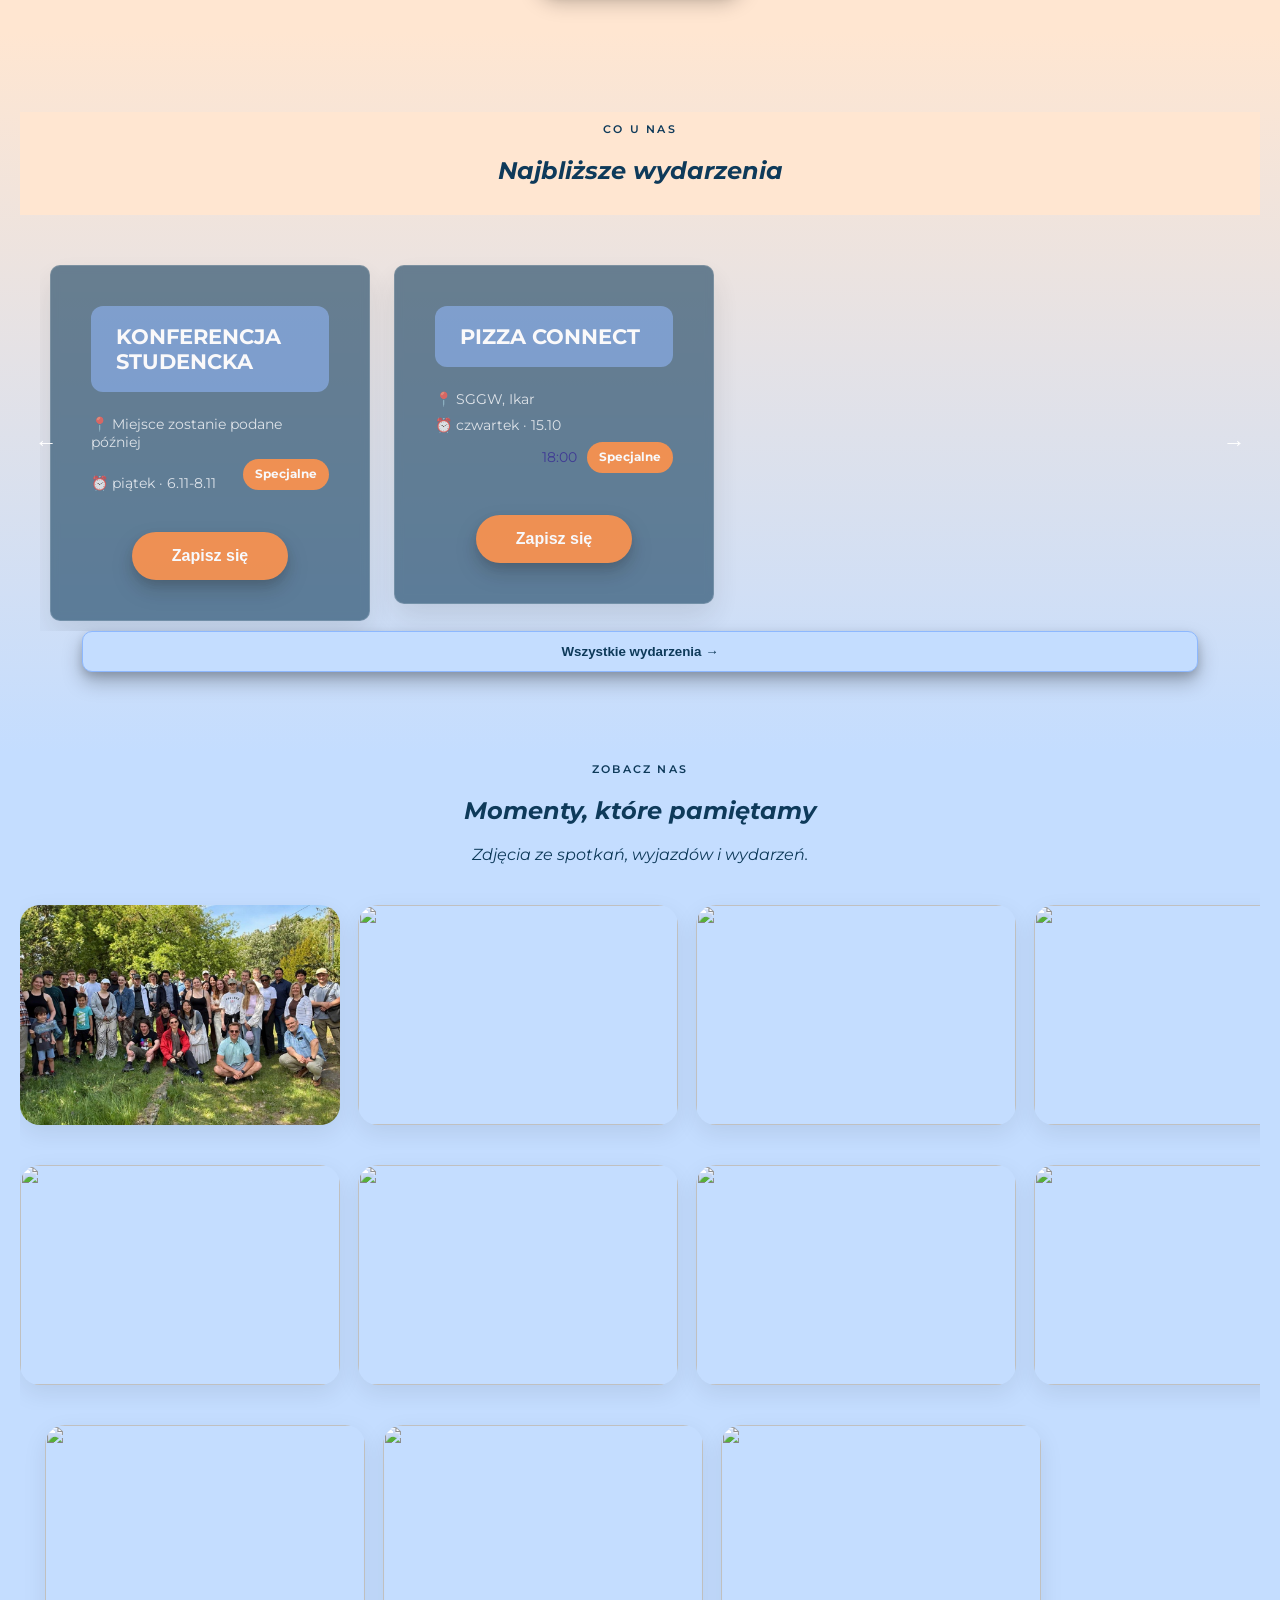
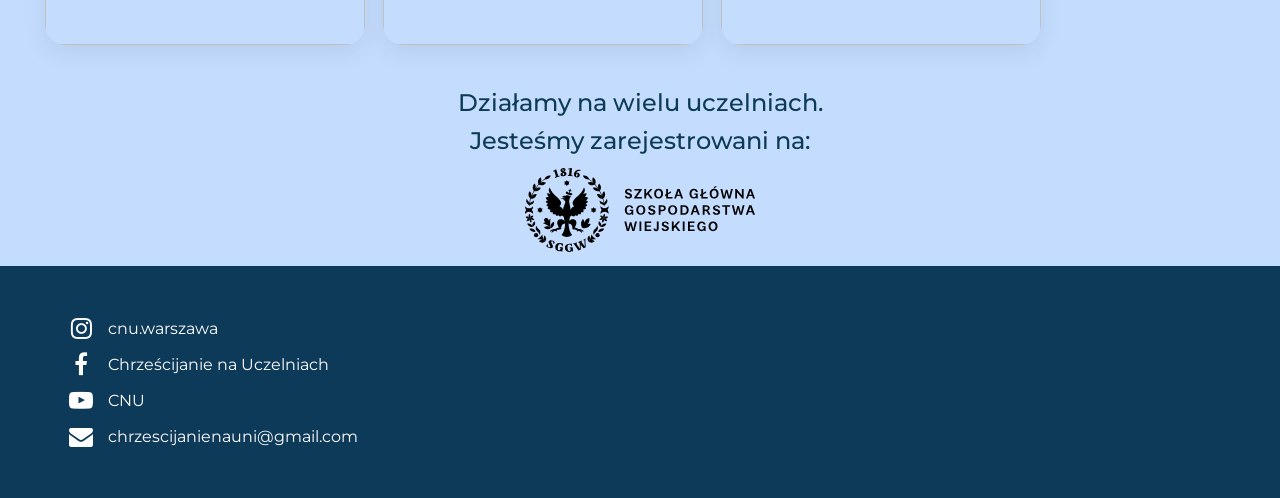
==== commit 294a7178: "popup add" ====
--- a/index.html
+++ b/index.html
@@ -8,7 +8,8 @@
   <link
     href="https://fonts.googleapis.com/css2?family=Montserrat:wght@400;600;700;800;900&family=Lora:ital,wght@0,400;0,600;1,400&display=swap"
     rel="stylesheet">
-  <link rel="stylesheet" href="styles.css">
+  <link rel="stylesheet" href="styles.css?v=20261012-8">
+  <link rel="stylesheet" href="css/event-notice.css">
   <link rel="stylesheet" href="https://cdnjs.cloudflare.com/ajax/libs/font-awesome/4.7.0/css/font-awesome.min.css">
 </head>
 
@@ -359,6 +360,7 @@
   <script src="js/verse_carousel.js"></script>
   <script src="js/script.js"></script>
   <script src="js/translation.js"></script>
+  <script src="js/event-notice.js" defer></script>
   <script src="js/events.js"></script>
   <script src="js/carousel.js"></script>
   <script src="js/zoomin_hero_HP.js"></script>
--- a/styles.css
+++ b/styles.css
@@ -1955,11 +1955,9 @@
 .events-rail {
   grid-column: 1 / -1;
 
-  display: grid;
+  display: flex;
+  flex-direction: column;
   gap: 24px;
-
-  /* automatically gives 4, 3, 2 or 1 columns */
-  grid-template-columns: repeat(auto-fit, minmax(250px, 1fr));
 
   width: 100%;
   margin-top: 40px;
@@ -2053,9 +2051,6 @@
 @media (max-width: 768px) {
 
   .events-rail {
-
-    grid-template-columns: 1fr;
-
     gap: 10px;
   }
 
@@ -2063,24 +2058,6 @@
 
     padding:
       22px 0;
-  }
-}
-
-@media (min-width: 1200px) {
-  .events-rail {
-    grid-template-columns: repeat(4, 1fr);
-  }
-}
-
-@media (max-width: 1199px) and (min-width: 769px) {
-  .events-rail {
-    grid-template-columns: repeat(2, 1fr);
-  }
-}
-
-@media (max-width: 768px) {
-  .events-rail {
-    grid-template-columns: 1fr;
   }
 }
 
@@ -2780,3 +2757,42 @@
     width: min(230px, 100%);
   }
 }
+
+/* Place the special-event badge on the right of the date row. */
+.rail-top {
+  gap: 16px;
+}
+
+.rail-meta,
+.event-meta {
+  display: flex;
+  flex-direction: row;
+  align-items: center;
+  flex-shrink: 0;
+  gap: 10px;
+}
+
+.event-meta {
+  margin-left: auto;
+}
+
+.event-date-row {
+  display: flex;
+  align-items: center;
+  flex-wrap: wrap;
+  gap: 8px 12px;
+}
+
+.event-special-badge {
+  display: inline-block;
+  flex-shrink: 0;
+  max-width: 100%;
+  margin-left: auto;
+  padding: 7px 12px;
+  border-radius: 999px;
+  background: #f47c2c;
+  color: #fff;
+  font-size: 12px;
+  font-weight: 700;
+  line-height: 1.4;
+}
--- a/css/event-notice.css
+++ b/css/event-notice.css
@@ -0,0 +1,162 @@
+/* An independent, non-modal announcement below the site's fixed navigation. */
+.event-notice {
+  --event-notice-nav-height: 60px;
+  position: fixed;
+  z-index: 1500;
+  top: calc(var(--event-notice-nav-height) + 16px);
+  right: max(20px, env(safe-area-inset-right));
+  width: min(370px, calc(100vw - 40px));
+  max-height: calc(100dvh - var(--event-notice-nav-height) - 32px);
+  overflow-y: auto;
+  padding: 24px;
+  border: 1px solid rgba(14, 58, 90, 0.1);
+  border-radius: 20px;
+  background: #fffdf9;
+  color: #0e3a5a;
+  box-shadow: 0 14px 40px rgba(8, 26, 44, 0.16), 0 2px 8px rgba(8, 26, 44, 0.05);
+  font-family: 'Montserrat', sans-serif;
+  text-align: left;
+  opacity: 0;
+  transform: translateY(-10px);
+  transition: opacity 220ms ease, transform 220ms ease;
+  pointer-events: none;
+}
+
+.event-notice[hidden] {
+  display: none;
+}
+
+.event-notice.is-visible {
+  opacity: 1;
+  transform: translateY(0);
+  pointer-events: auto;
+}
+
+.event-notice__close {
+  position: absolute;
+  top: 8px;
+  right: 8px;
+  display: grid;
+  place-items: center;
+  width: 44px;
+  height: 44px;
+  padding: 0;
+  border: 0;
+  border-radius: 50%;
+  background: transparent;
+  color: #0e3a5a;
+  font: inherit;
+  font-size: 26px;
+  line-height: 1;
+  cursor: pointer;
+  transition: background 160ms ease;
+}
+
+.event-notice__close:hover {
+  background: rgba(14, 58, 90, 0.06);
+}
+
+.event-notice__eyebrow {
+  display: flex;
+  align-items: center;
+  gap: 8px;
+  margin: 0 30px 12px 0;
+  color: #9b440b;
+  font-size: 11px;
+  font-weight: 700;
+  letter-spacing: 0.08em;
+  text-transform: uppercase;
+}
+
+.event-notice__eyebrow::before {
+  content: "";
+  width: 7px;
+  height: 7px;
+  flex-shrink: 0;
+  border-radius: 50%;
+  background: #f47c2c;
+}
+
+.event-notice__title {
+  margin: 0 0 10px;
+  color: #0e3a5a;
+  font-size: 20px;
+  font-weight: 700;
+  line-height: 1.3;
+  overflow-wrap: break-word;
+}
+
+.event-notice__description {
+  margin: 0 0 16px;
+  color: #4d6170;
+  font-size: 13px;
+  line-height: 1.65;
+}
+
+.event-notice__link {
+  display: inline-flex;
+  align-items: center;
+  justify-content: center;
+  gap: 12px;
+  min-height: 44px;
+  padding: 10px 16px;
+  border-radius: 999px;
+  background: #0e3a5a;
+  color: #fff;
+  font-size: 12px;
+  font-weight: 600;
+  line-height: 1.4;
+  text-decoration: none;
+  transition: background 160ms ease;
+}
+
+.event-notice__link:hover {
+  background: #174f76;
+  color: #fff;
+}
+
+.event-notice__close:focus-visible,
+.event-notice__link:focus-visible {
+  outline: 3px solid #f47c2c;
+  outline-offset: 3px;
+}
+
+@media (max-width: 768px) {
+  .event-notice {
+    top: calc(var(--event-notice-nav-height) + 12px);
+    right: max(12px, env(safe-area-inset-right));
+    width: min(370px, calc(100vw - 24px));
+    max-height: calc(100dvh - var(--event-notice-nav-height) - 24px);
+    padding: 16px;
+    border-radius: 16px;
+  }
+
+  .event-notice__eyebrow {
+    margin-bottom: 8px;
+  }
+
+  .event-notice__title {
+    font-size: 18px;
+  }
+
+  .event-notice__description {
+    font-size: 12px;
+    line-height: 1.55;
+    margin-bottom: 12px;
+  }
+}
+
+@media (max-width: 360px) {
+  .event-notice__title {
+    font-size: 16px;
+  }
+}
+
+@media (prefers-reduced-motion: reduce) {
+  .event-notice,
+  .event-notice__close,
+  .event-notice__link {
+    transition: none;
+    transform: none;
+  }
+}
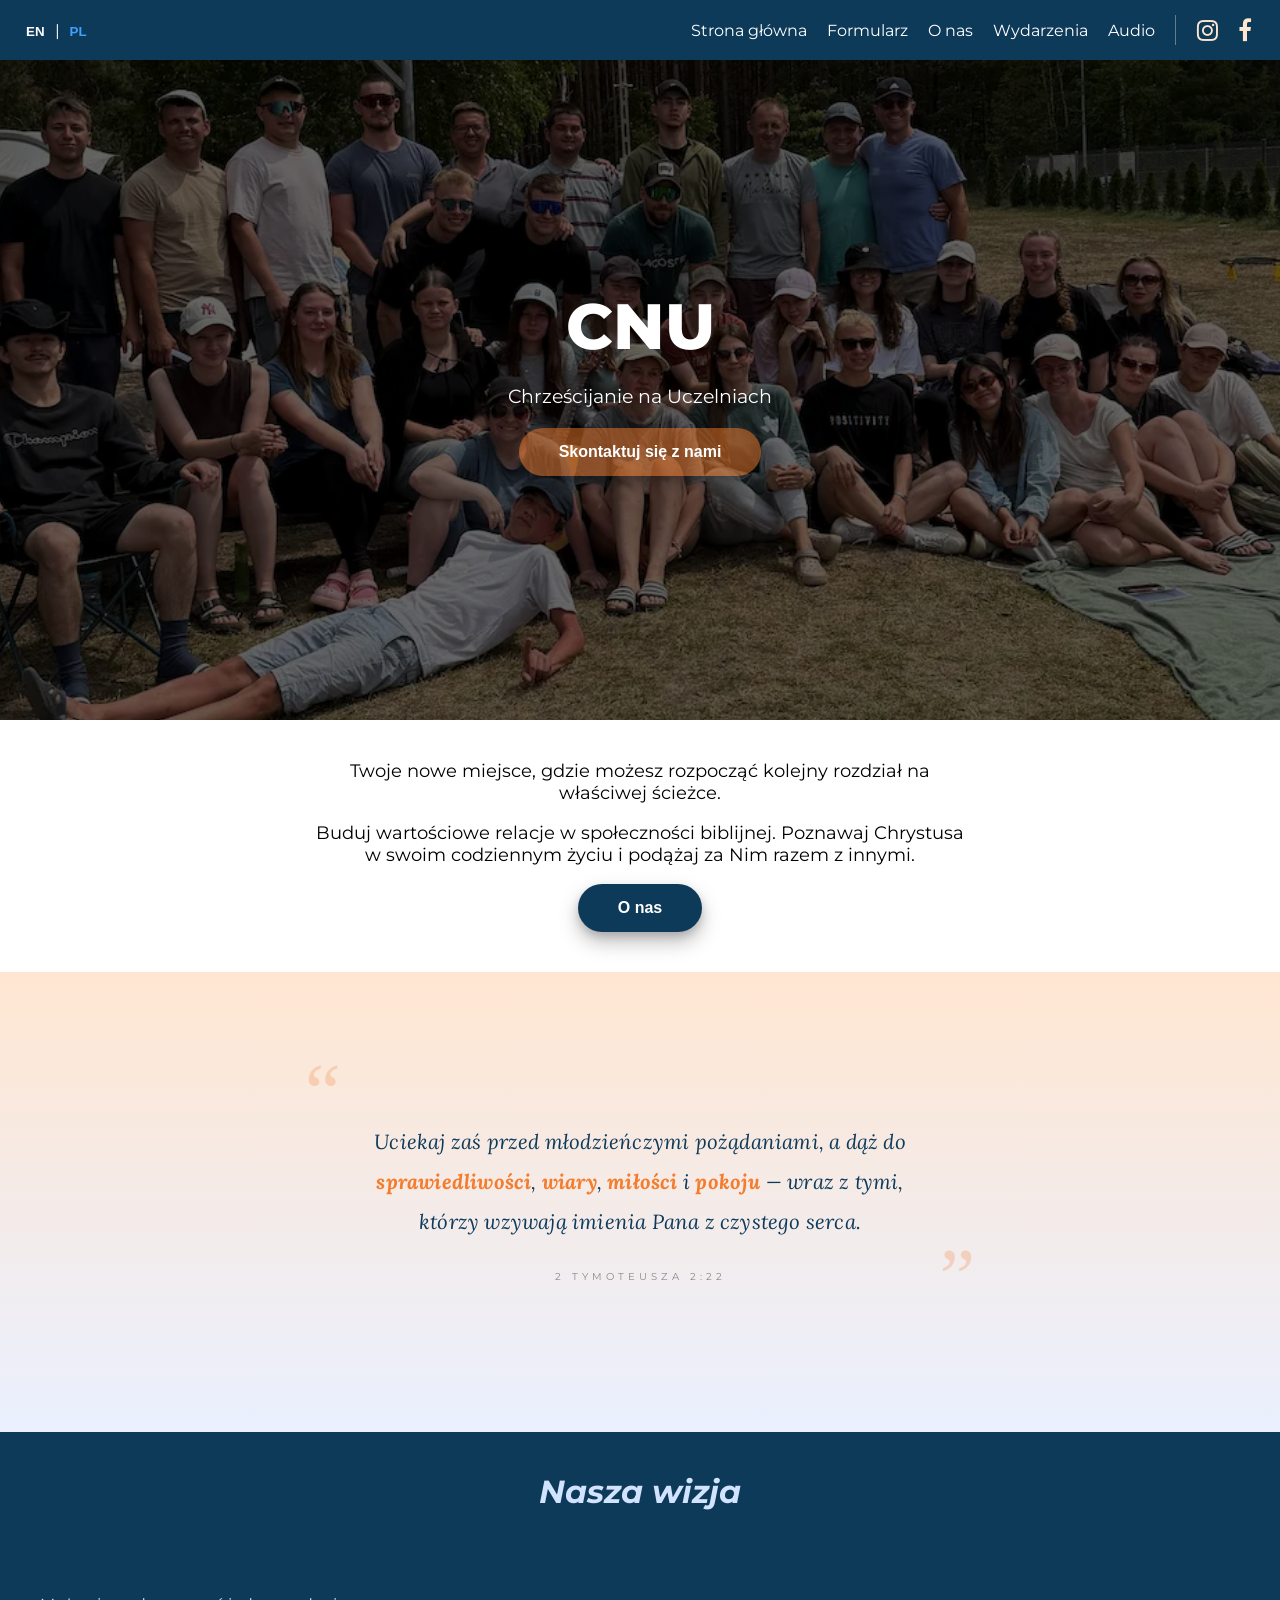
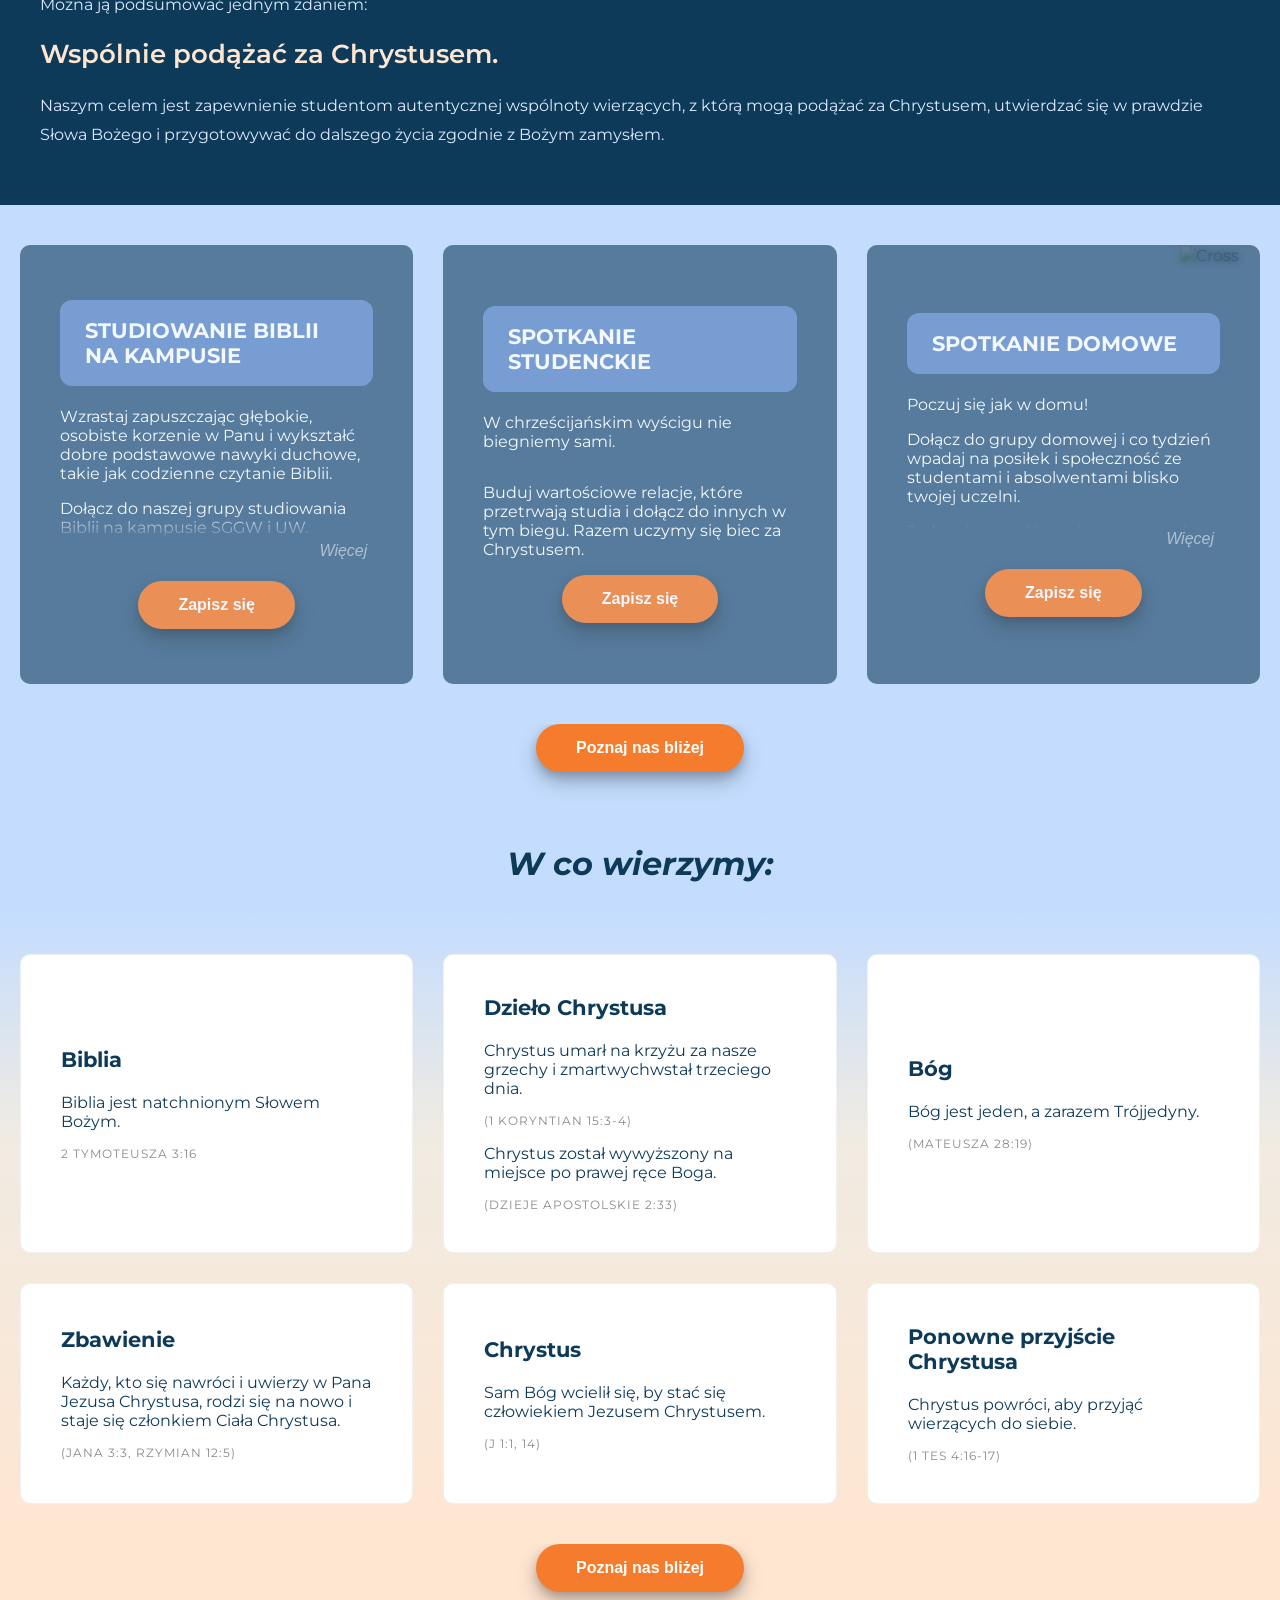
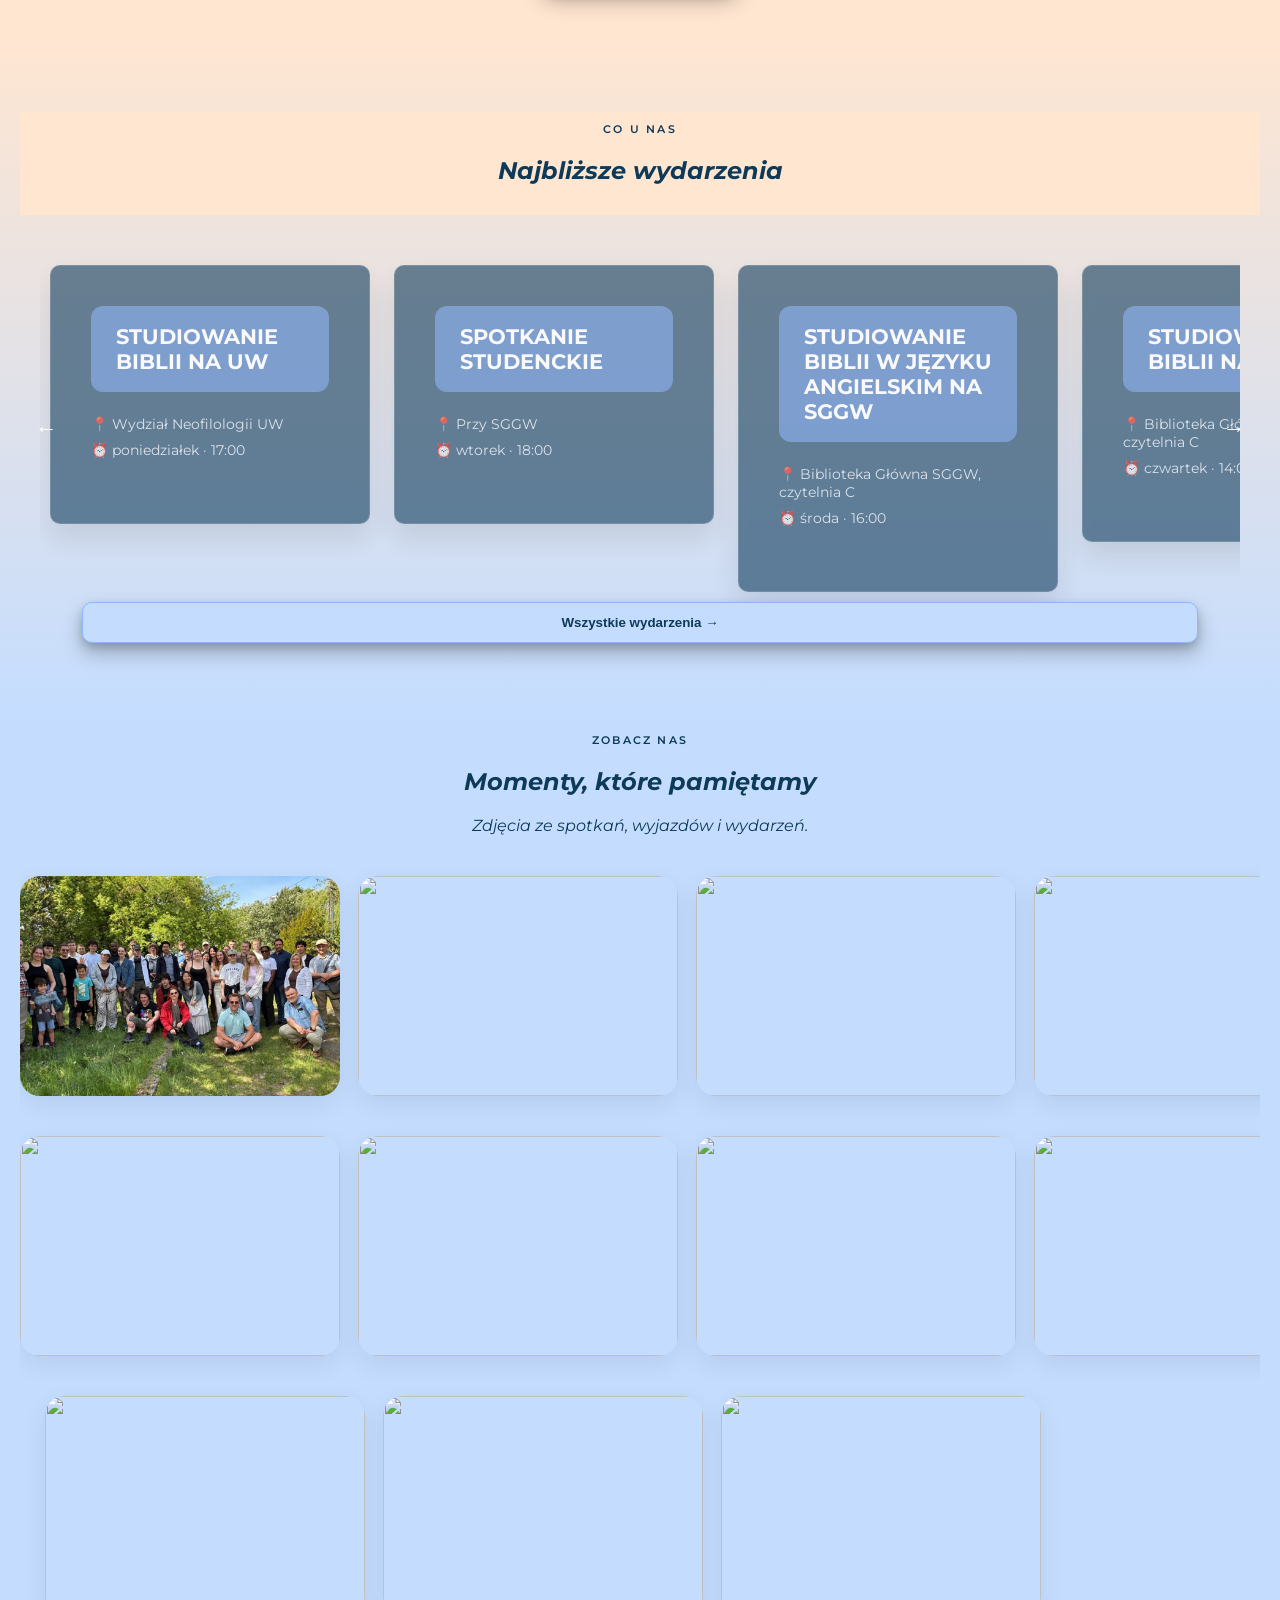
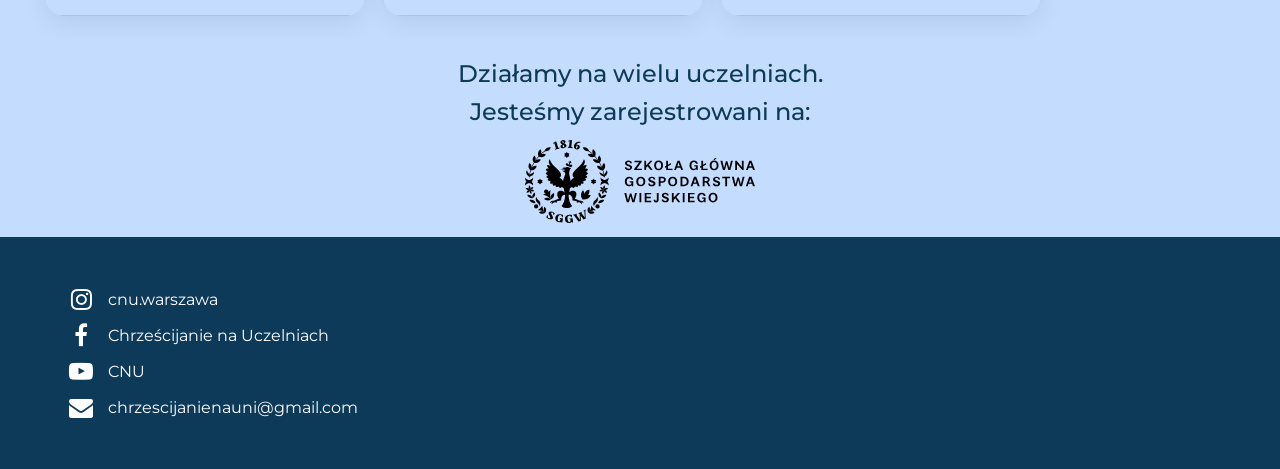
==== commit b5fdf395: "audio page added" ====
--- a/index.html
+++ b/index.html
@@ -29,6 +29,7 @@
         <a href="formularz.html" data-i18n="form">Form</a>
         <a href="about.html" data-i18n="about">About</a>
         <a href="events.html" data-i18n="nav-events">Events</a>
+                <a href="audio.html" data-i18n="audio-nav">Audio</a>
       </div>
 
       <div class="nav-social" aria-label="Social media">
@@ -360,7 +361,7 @@
   <script src="js/verse_carousel.js"></script>
   <script src="js/script.js"></script>
   <script src="js/translation.js"></script>
-  <script src="js/event-notice.js" defer></script>
+  <!-- <script src="js/event-notice.js" defer></script> -->
   <script src="js/events.js"></script>
   <script src="js/carousel.js"></script>
   <script src="js/zoomin_hero_HP.js"></script>
--- a/styles.css
+++ b/styles.css
@@ -2022,6 +2022,10 @@
 
 /* title */
 
+.rail-item.event-featured > .center {
+  margin-top: 24px;
+}
+
 .rail-item h3 {
 
   margin:
